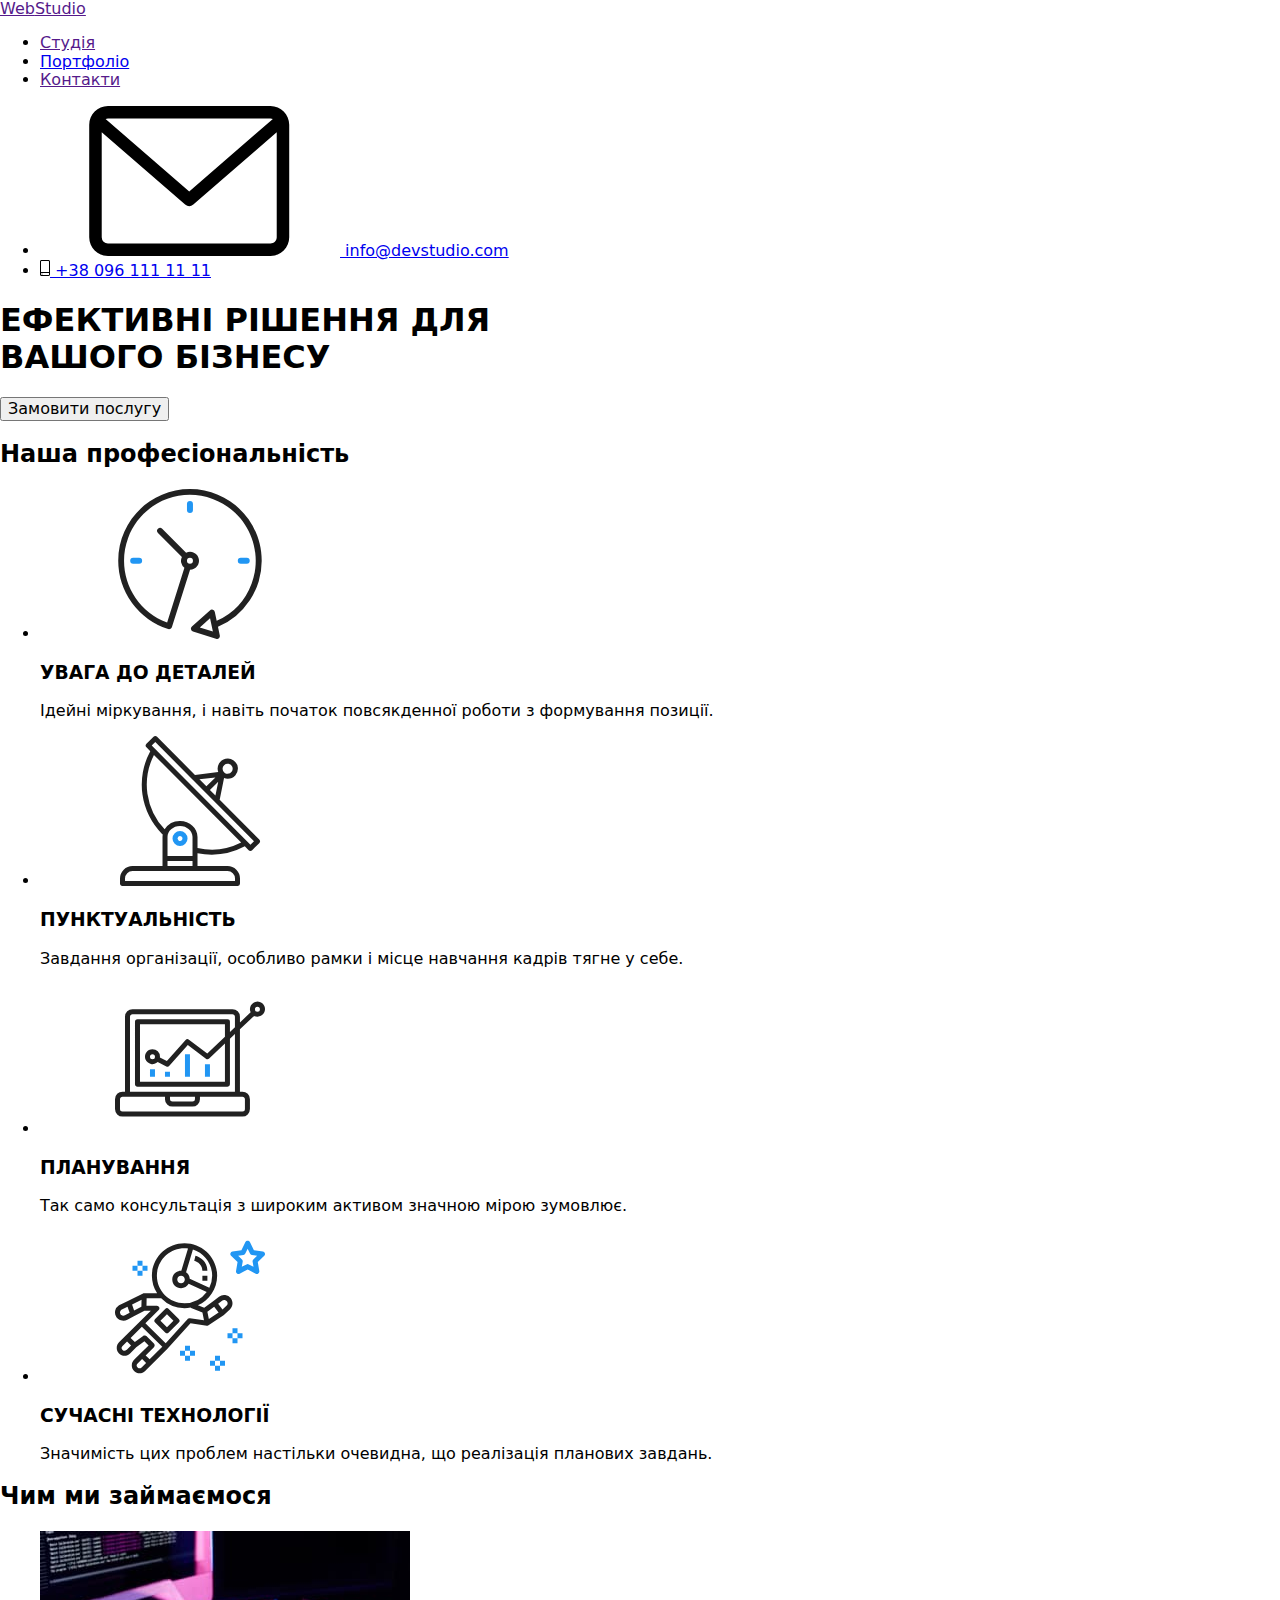
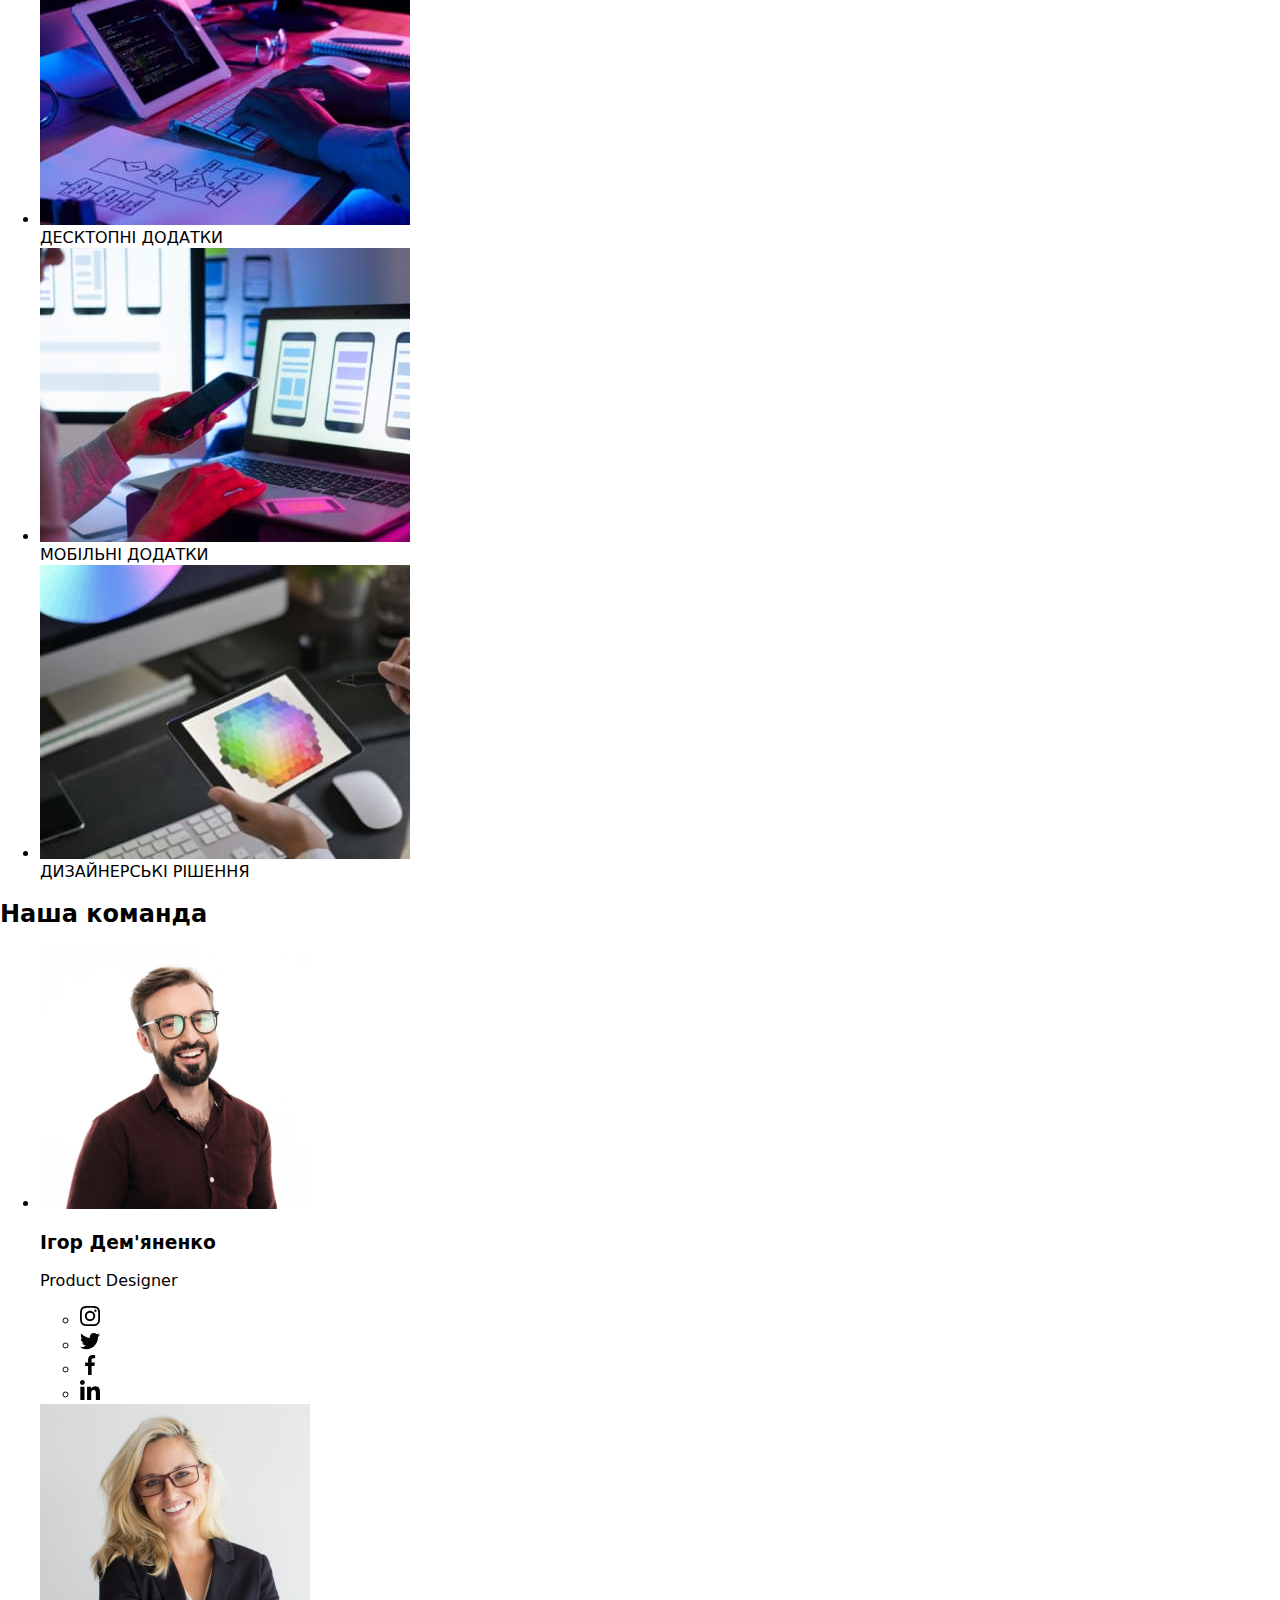
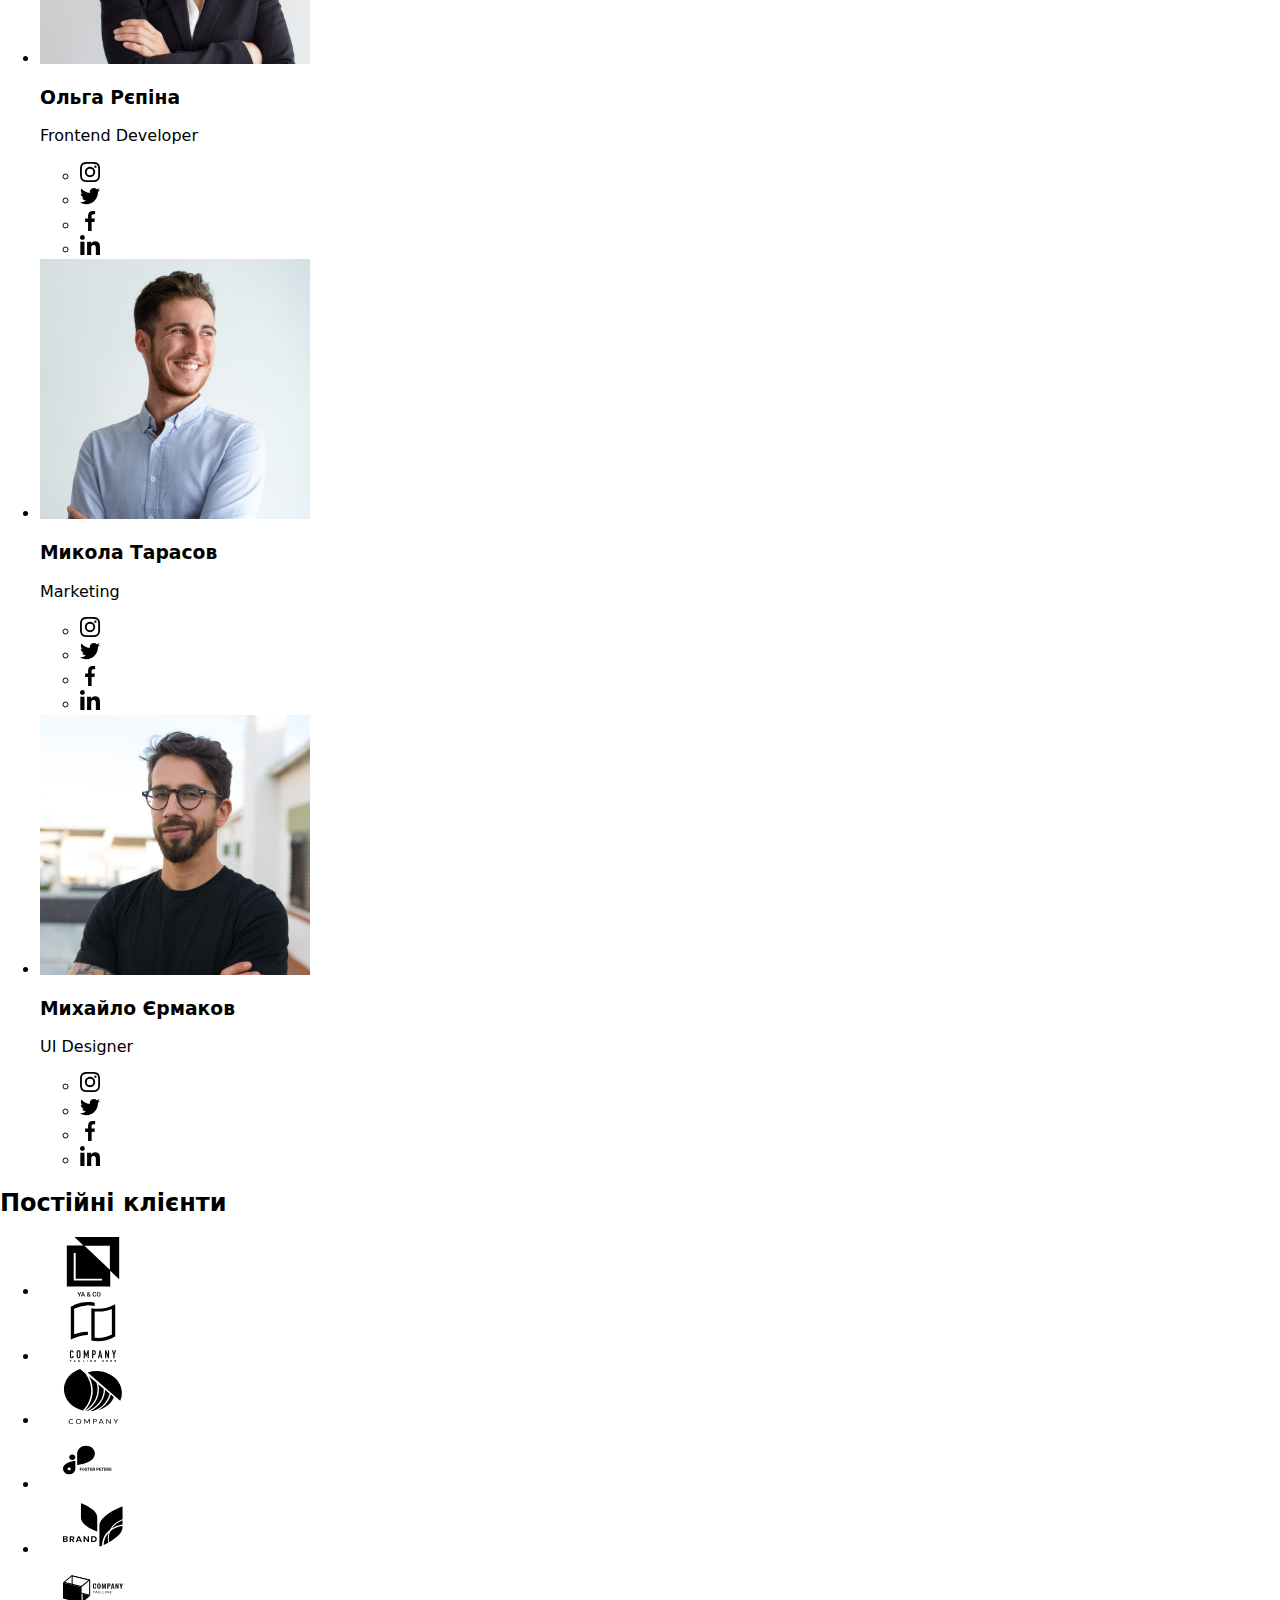
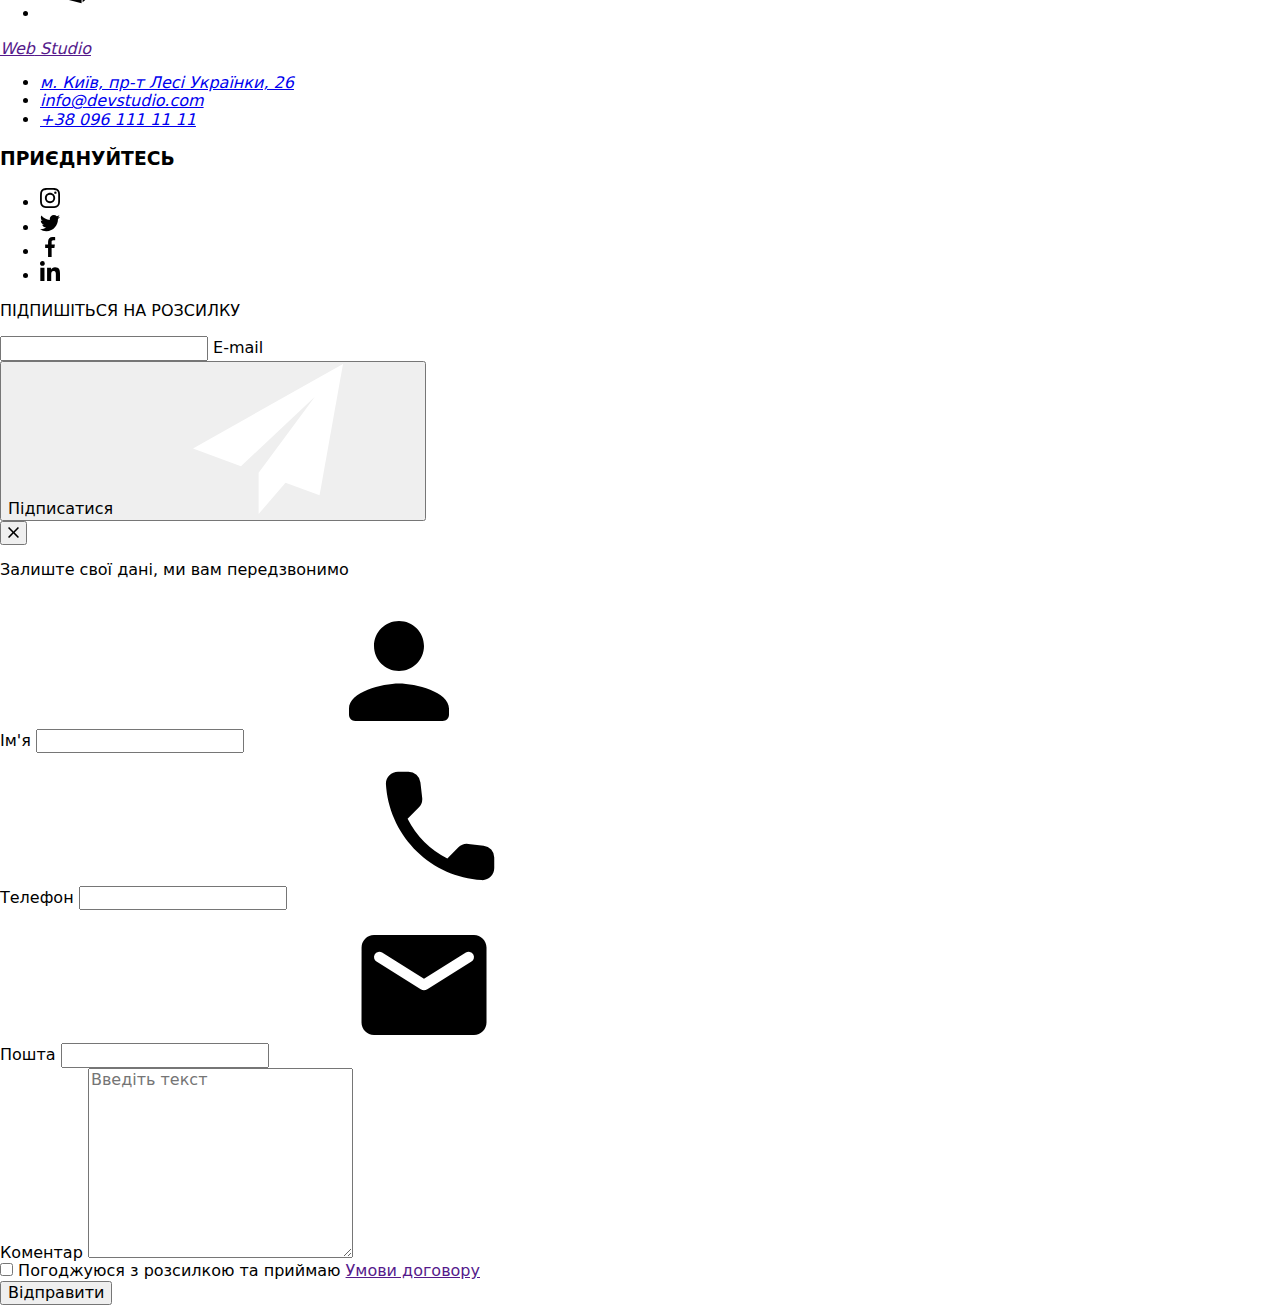
==== index.html @ e0b41aa7 "cds" ====
<!DOCTYPE html>
<html lang="uk">
  <head>
    <meta charset="UTF-8" />
    <meta http-equiv="X-UA-Compatible" content="IE=edge" />
    <meta name="viewport" content="width=device-width, initial-scale=1.0" />
    <title>Web Studio</title>
    <link
      href="https://fonts.googleapis.com/css2?family=Raleway:wght@700&family=Roboto:wght@400;500;700;900&display=swap"
      rel="stylesheet"
    />
    <link
      rel="stylesheet"
      href="https://cdnjs.cloudflare.com/ajax/libs/modern-normalize/1.1.0/modern-normalize.min.css"
    />
    <link rel="stylesheet" href="./css/styles.css" />
    <link rel="stylesheet" href="./css/main.min.css" />
  </head>
  <body>
    <header class="page-header">
      <div class="container nav">
        <nav class="nav-studio">
          <a href="" class="logo" lang="en"
            ><span class="logo-web">Web</span>Studio</a
          >
          <ul class="site-nav list">
            <li class="item active-page">
              <a href="" class="link active-page">Студія</a>
            </li>
            <li class="item">
              <a href="./portfolio.html" class="link">Портфоліо</a>
            </li>
            <li class="item"><a href="" class="link">Контакти</a></li>
          </ul>
        </nav>
        <ul class="auth-nav">
          <li class="item">
            <a href="mailto:info@devstidio.com" class="contact-info link">
              <svg class="contacts-icon icon-email">
                <use href="./images/symbol-defs.svg#icon-email"></use>
              </svg>
              info@devstudio.com
            </a>
          </li>
          <li class="item">
            <a href="tel:+3809611111" class="contact-info link"
              ><svg class="contacts-icon icon-phone" width="10" height="16">
                <use href="./images/symbol-defs.svg#icon-telephone"></use>
              </svg>
              +38 096 111 11 11
            </a>
          </li>
        </ul>
      </div>
    </header>

    <!-- ГЕРОЙ -->

    <main>
      <section class="hero">
        <div class="container">
          <h1 class="hero-title">
            ЕФЕКТИВНІ РІШЕННЯ ДЛЯ <br />
            ВАШОГО БІЗНЕСУ
          </h1>
          <button type="button" class="btn-primary" data-modal-open>
            Замовити послугу
          </button>
        </div>
      </section>

      <!-- Професіональність-->

      <section class="section">
        <h2 class="second-title">Наша професіональність</h2>
        <div class="container features">
          <ul class="features-list list">
            <li class="items icon-antenna">
              <div class="about-icon">
                <svg class="icon-fill">
                  <use href="./images/symbol-defs.svg#icon-clock"></use>
                </svg>
              </div>
              <h3 class="title title-features">УВАГА ДО ДЕТАЛЕЙ</h3>
              <p class="features-text">
                Ідейні міркування, і навіть початок повсякденної роботи з
                формування позиції.
              </p>
            </li>
            <li class="items icon-clock">
              <div class="about-icon">
                <svg class="icon-fill">
                  <use href="./images/symbol-defs.svg#icon-antenna"></use>
                </svg>
              </div>

              <h3 class="title title-features">ПУНКТУАЛЬНІСТЬ</h3>
              <p class="features-text">
                Завдання організації, особливо рамки і місце навчання кадрів
                тягне у себе.
              </p>
            </li>
            <li class="items">
              <div class="about-icon">
                <svg class="icon-fill">
                  <use href="./images/symbol-defs.svg#icon-diagram"></use>
                </svg>
              </div>

              <h3 class="title title-features">ПЛАНУВАННЯ</h3>
              <p class="features-text">
                Так само консультація з широким активом значною мірою зумовлює.
              </p>
            </li>
            <li class="items">
              <div class="about-icon">
                <svg class="icon-fill">
                  <use href="./images/symbol-defs.svg#icon-astronaut"></use>
                </svg>
              </div>

              <h3 class="title title-features">СУЧАСНІ ТЕХНОЛОГІЇ</h3>
              <p class="features-text">
                Значимість цих проблем настільки очевидна, що реалізація
                планових завдань.
              </p>
            </li>
          </ul>
        </div>
      </section>

      <!-- Чим ми займаємось -->

      <section class="section our-work">
        <div class="we-doing container">
          <h2 class="section-title">Чим ми займаємося</h2>
          <ul class="we-doing-list">
            <li class="list item descrip">
              <img
                class="link"
                src="./images/box1.jpg"
                alt="printing"
                width="370"
              />
              <div class="wedoing-description">ДЕСКТОПНІ ДОДАТКИ</div>
            </li>
            <li class="list item descrip">
              <img
                class="link"
                src="./images/box2.jpg"
                alt="computer"
                width="370"
              />
              <div class="wedoing-description">МОБІЛЬНІ ДОДАТКИ</div>
            </li>
            <li class="list item descrip">
              <img
                class="link"
                src="./images/box3.jpg"
                alt="tablet"
                width="370"
              />
              <div class="wedoing-description">ДИЗАЙНЕРСЬКІ РІШЕННЯ</div>
            </li>
          </ul>
        </div>
      </section>

      <!-- Наша Команда -->

      <section class="section our-team">
        <div class="container team">
          <h2 class="section-title2">Наша команда</h2>
          <ul class="workers">
            <li class="team-item">
              <img src="./images/photo1.jpg" alt="manigor" width="270" />
              <h3 class="name">Ігор Дем'яненко</h3>
              <p class="type-work">Product Designer</p>

              <ul class="icon-members list">
                <li class="item-member">
                  <a class="member-link link" href="">
                    <svg class="icon-member" width="20" height="20">
                      <use href="./images/symbol-defs.svg#icon-instagram"></use>
                    </svg>
                  </a>
                </li>

                <li class="item-member">
                  <a class="member-link link" href="">
                    <svg class="icon-member" width="20" height="20">
                      <use href="./images/symbol-defs.svg#icon-twitter"></use>
                    </svg>
                  </a>
                </li>
                <li class="item-member">
                  <a class="member-link link" href="">
                    <svg class="icon-member" width="20" height="20">
                      <use href="./images/symbol-defs.svg#icon-facebook"></use>
                    </svg>
                  </a>
                </li>
                <li class="item-member">
                  <a class="member-link link" href="">
                    <svg class="icon-member" width="20" height="20">
                      <use href="./images/symbol-defs.svg#icon-linkedin"></use>
                    </svg>
                  </a>
                </li>
              </ul>
            </li>
            <li class="team-item">
              <img src="./images/photo2.jpg" alt="womanolga" width="270" />
              <h3 class="name">Ольга Рєпіна</h3>
              <p class="type-work">Frontend Developer</p>

              <ul class="icon-members list">
                <li class="item-member">
                  <a class="member-link link" href="">
                    <svg class="icon-member" width="20" height="20">
                      <use href="./images/symbol-defs.svg#icon-instagram"></use>
                    </svg>
                  </a>
                </li>

                <li class="item-member">
                  <a class="member-link link" href="">
                    <svg class="icon-member" width="20" height="20">
                      <use href="./images/symbol-defs.svg#icon-twitter"></use>
                    </svg>
                  </a>
                </li>
                <li class="item-member">
                  <a class="member-link link" href="">
                    <svg class="icon-member" width="20" height="20">
                      <use href="./images/symbol-defs.svg#icon-facebook"></use>
                    </svg>
                  </a>
                </li>
                <li class="item-member">
                  <a class="member-link link" href="">
                    <svg class="icon-member" width="20" height="20">
                      <use href="./images/symbol-defs.svg#icon-linkedin"></use>
                    </svg>
                  </a>
                </li>
              </ul>
            </li>
            <li class="team-item">
              <img src="./images/photo3.jpg" alt="manmykola" width="270" />
              <h3 class="name">Микола Тарасов</h3>
              <p class="type-work">Marketing</p>

              <ul class="icon-members list">
                <li class="item-member">
                  <a class="member-link link" href="">
                    <svg class="icon-member" width="20" height="20">
                      <use href="./images/symbol-defs.svg#icon-instagram"></use>
                    </svg>
                  </a>
                </li>

                <li class="item-member">
                  <a class="member-link link" href="">
                    <svg class="icon-member" width="20" height="20">
                      <use href="./images/symbol-defs.svg#icon-twitter"></use>
                    </svg>
                  </a>
                </li>
                <li class="item-member">
                  <a class="member-link link" href="">
                    <svg class="icon-member" width="20" height="20">
                      <use href="./images/symbol-defs.svg#icon-facebook"></use>
                    </svg>
                  </a>
                </li>
                <li class="item-member">
                  <a class="member-link link" href="">
                    <svg class="icon-member" width="20" height="20">
                      <use href="./images/symbol-defs.svg#icon-linkedin"></use>
                    </svg>
                  </a>
                </li>
              </ul>
            </li>
            <li class="team-item">
              <img src="./images/photo4.jpg" alt="manmychailo" width="270" />
              <h3 class="name">Михайло Єрмаков</h3>
              <p class="type-work">UI Designer</p>

              <ul class="icon-members list">
                <li class="item-member">
                  <a class="member-link link" href="">
                    <svg class="icon-member" width="20" height="20">
                      <use href="./images/symbol-defs.svg#icon-instagram"></use>
                    </svg>
                  </a>
                </li>

                <li class="item-member">
                  <a class="member-link link" href="">
                    <svg class="icon-member" width="20" height="20">
                      <use href="./images/symbol-defs.svg#icon-twitter"></use>
                    </svg>
                  </a>
                </li>
                <li class="item-member">
                  <a class="member-link link" href="">
                    <svg class="icon-member" width="20" height="20">
                      <use href="./images/symbol-defs.svg#icon-facebook"></use>
                    </svg>
                  </a>
                </li>
                <li class="item-member">
                  <a class="member-link link" href="">
                    <svg class="icon-member" width="20" height="20">
                      <use href="./images/symbol-defs.svg#icon-linkedin"></use>
                    </svg>
                  </a>
                </li>
              </ul>
            </li>
          </ul>
        </div>
      </section>
      <section class="section clients">
        <div class="container">
          <h2 class="section-title3">Постійні клієнти</h2>
          <ul class="client list">
            <li class="client-item">
              <a class="client-link" href="">
                <svg class="icon-client" width="106" height="60">
                  <use href="./images/symbol-defs.svg#icon-logo1"></use>
                </svg>
              </a>
            </li>
            <li class="client-item">
              <a class="client-link" href="">
                <svg class="icon-client" width="106" height="60">
                  <use href="./images/symbol-defs.svg#icon-logo2"></use>
                </svg>
              </a>
            </li>
            <li class="client-item">
              <a class="client-link" href="">
                <svg class="icon-client" width="106" height="60">
                  <use href="./images/symbol-defs.svg#icon-logo3"></use>
                </svg>
              </a>
            </li>
            <li class="client-item">
              <a class="client-link" href="">
                <svg class="icon-client" width="106" height="60">
                  <use href="./images/symbol-defs.svg#icon-logo4"></use>
                </svg>
              </a>
            </li>
            <li class="client-item">
              <a class="client-link" href="">
                <svg class="icon-client" width="106" height="60">
                  <use href="./images/symbol-defs.svg#icon-logo5"></use>
                </svg>
              </a>
            </li>
            <li class="client-item">
              <a class="client-link" href="">
                <svg class="icon-client" width="106" height="60">
                  <use href="./images/symbol-defs.svg#icon-logo6"></use>
                </svg>
              </a>
            </li>
          </ul>
        </div>
      </section>
    </main>

    <!-- Футер -->

    <footer class="page-footer">
      <div class="container footer">
        <address class="address">
          <a href="" class="logo2" lang="en"
            ><span class="logo-web">Web</span>
            <span class="logo-web2">Studio</span>
          </a>
          <ul class="contact">
            <li class="address-town link">
              <a
                href="https://goo.gl/maps/zHa8k17sHKYZzzac8"
                target="_blank"
                rel="noopener noreferrer nofollow"
                >м. Київ, пр-т Лесі Українки, 26</a
              ><br />
            </li>
            <li class="address-mail link">
              <a href="mailto:info@devstudio.com">info@devstudio.com</a> <br />
            </li>
            <li class="address-tel link">
              <a href="tel:+380961111111">+38 096 111 11 11</a>
            </li>
          </ul>
        </address>
        <section class="join-footer">
          <h3 class="add">ПРИЄДНУЙТЕСЬ</h3>
          <ul class="addition-list">
            <li class="addition-item list">
              <a href="" class="addition-icon">
                <svg class="icon-add" width="20" height="20">
                  <use href="./images/symbol-defs.svg#icon-instagram"></use>
                </svg>
              </a>
            </li>
            <li class="addition-item list">
              <a href="" class="addition-icon">
                <svg class="icon-add" width="20" height="20">
                  <use href="./images/symbol-defs.svg#icon-twitter"></use>
                </svg>
              </a>
            </li>
            <li class="addition-item list">
              <a href="" class="addition-icon">
                <svg class="icon-add" width="20" height="20">
                  <use href="./images/symbol-defs.svg#icon-facebook"></use>
                </svg>
              </a>
            </li>
            <li class="addition-item list">
              <a href="" class="addition-icon">
                <svg class="icon-add" width="20" height="20">
                  <use href="./images/symbol-defs.svg#icon-linkedin"></use>
                </svg>
              </a>
            </li>
          </ul>
        </section>
        <form class="form-mailing">
          <p>ПІДПИШІТЬСЯ НА РОЗСИЛКУ</p>
          <div class="mailing-thumb">
            <div class="field-mailing">
              <input type="email" name="mailing" id="mailing" />
              <label for="mailing">E-mail</label>
            </div>
            <button class="btn-primary form-btn" type="submit">
              Підписатися
              <svg class="mailing-svg">
                <use href="./images/symbol-defs.svg#icon-telegram"></use>
              </svg>
            </button>
          </div>
        </form>
      </div>
    </footer>

    <div class="modal-backdrop is-hidden" data-modal>
      <div class="modal">
        <button class="close-sign" data-modal-close>
          <svg class="vector" width="11" height="11">
            <use href="./images/symbol-defs.svg#icon-close"></use>
          </svg>
        </button>
        <p>Залиште свої дані, ми вам передзвонимо</p>
        <form class="inputs">
          <div class="inputs-field">
            <label for="name">Ім'я</label>
            <input type="text" id="name" class="input" name="name" />
            <svg class="input-svg">
              <use href="./images/symbol-defs.svg#icon-person-form"></use>
            </svg>
          </div>
          <div class="inputs-field">
            <label for="tel">Телефон</label>
            <input class="input" type="tel" id="tel" name="tel" />
            <svg class="input-svg">
              <use href="./images/symbol-defs.svg#icon-phone-form"></use>
            </svg>
          </div>
          <div class="inputs-field">
            <label for="email">Пошта</label>
            <input class="input" type="email" id="email" name="email" />
            <svg class="input-svg">
              <use href="./images/symbol-defs.svg#icon-email-form"></use>
            </svg>
          </div>
          <div class="inputs-field">
            <label for="comment">Коментар</label>
            <textarea
              name="comment"
              id="comment"
              cols="30"
              rows="10"
              placeholder="Введіть текст"
            ></textarea>
          </div>
          <div class="agreement-field">
            <label for="agreement-checkbox" class="label">
              <input
                class="checkbox"
                type="checkbox"
                name="accept"
                id="agreement-checkbox"
              />
              <span class="checkbox-icon"></span>
              Погоджуюся з розсилкою та приймаю
              <a class="agreement-link" href=""> Умови договору</a>
            </label>
          </div>
          <button class="btn-primary form-btn" type="submit">Відправити</button>
        </form>
      </div>
    </div>
    <script src="./js/modal.js"></script>
  </body>
</html>
---- css/main.min.css ----
/*# sourceMappingURL=main.min.css.map */
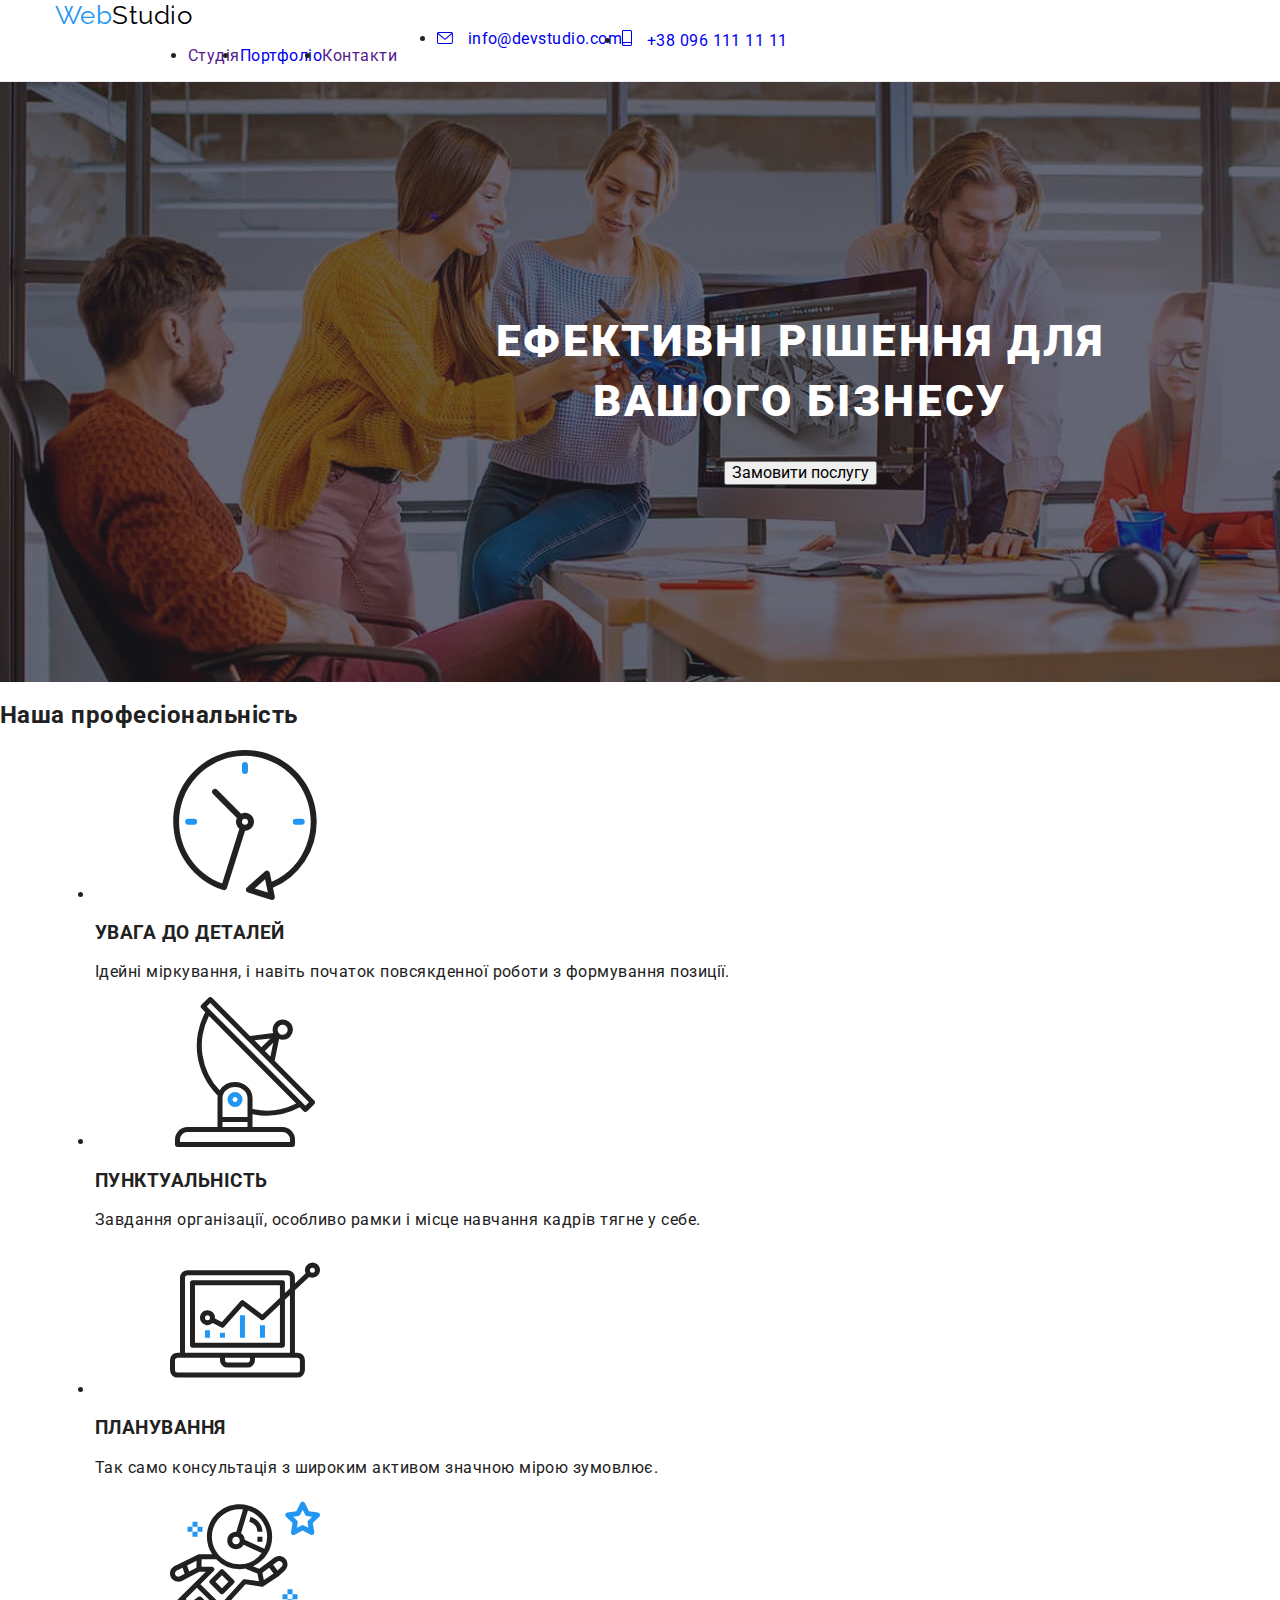
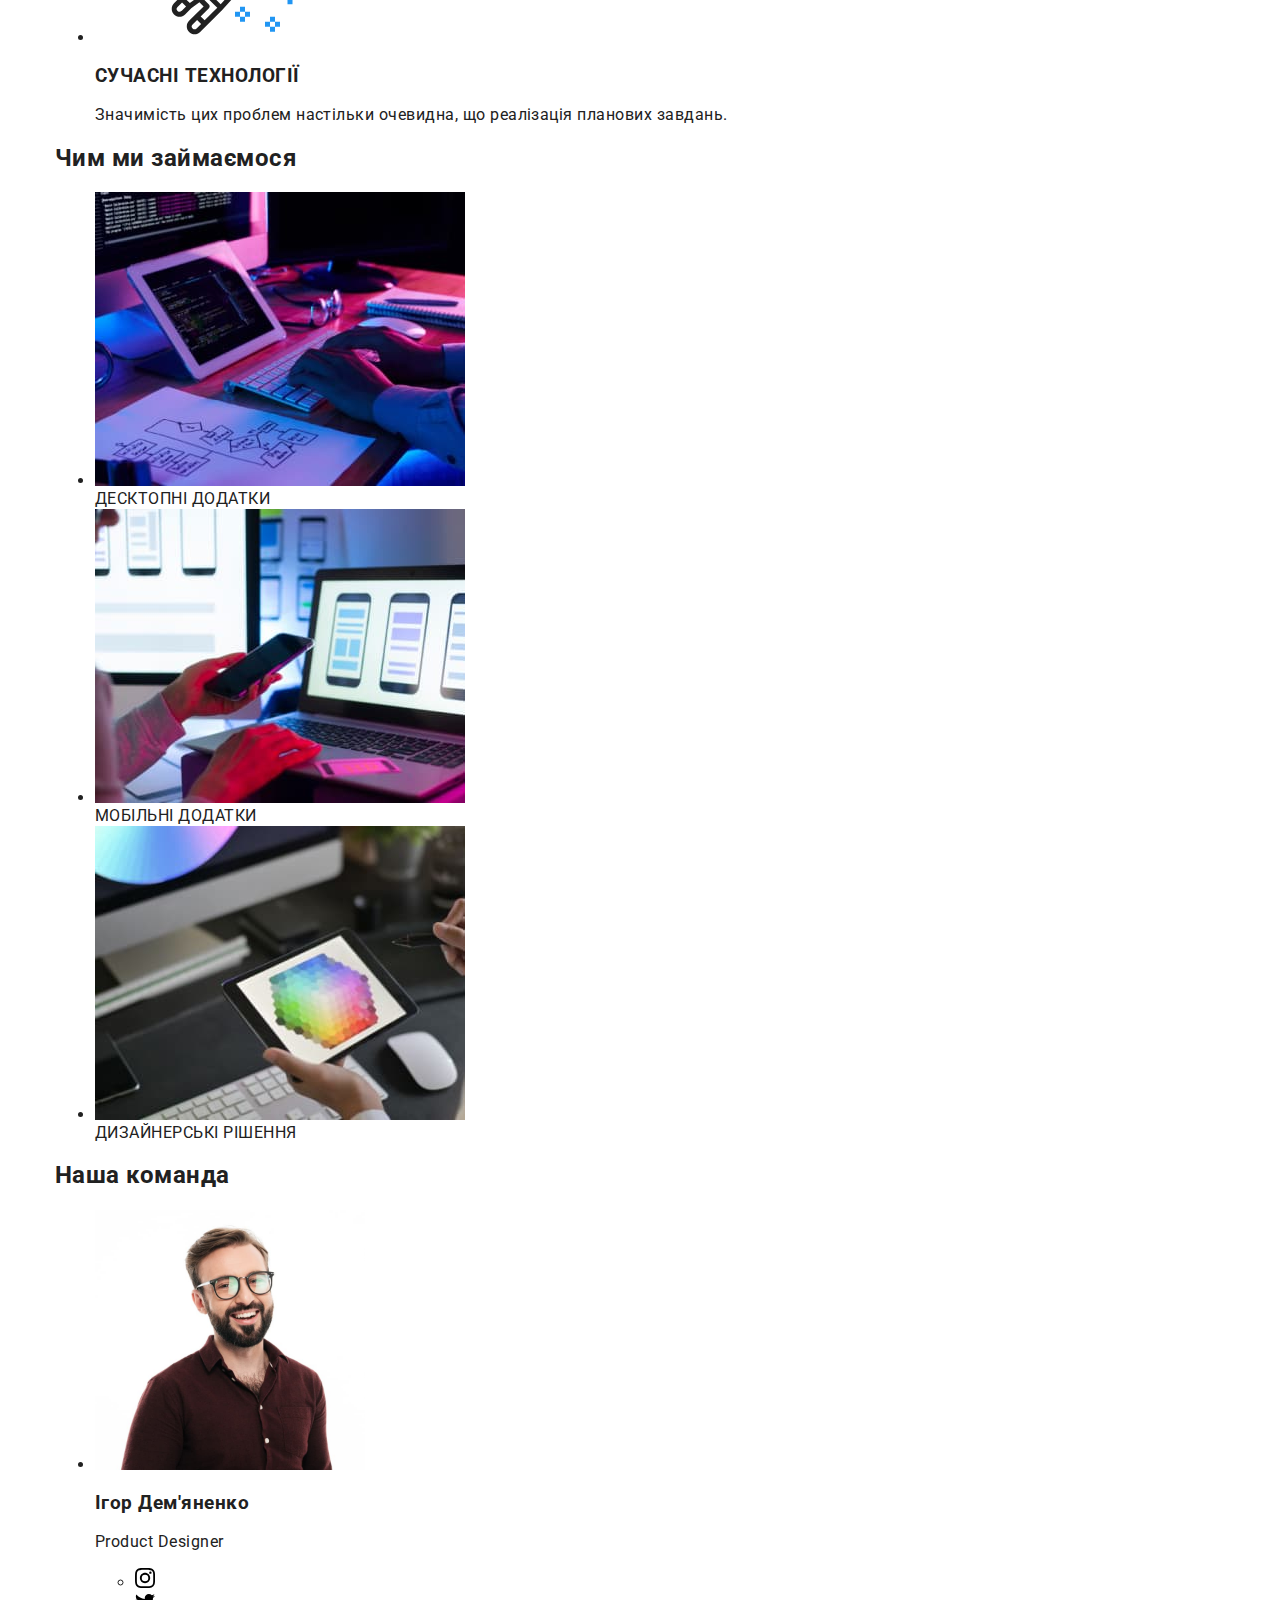
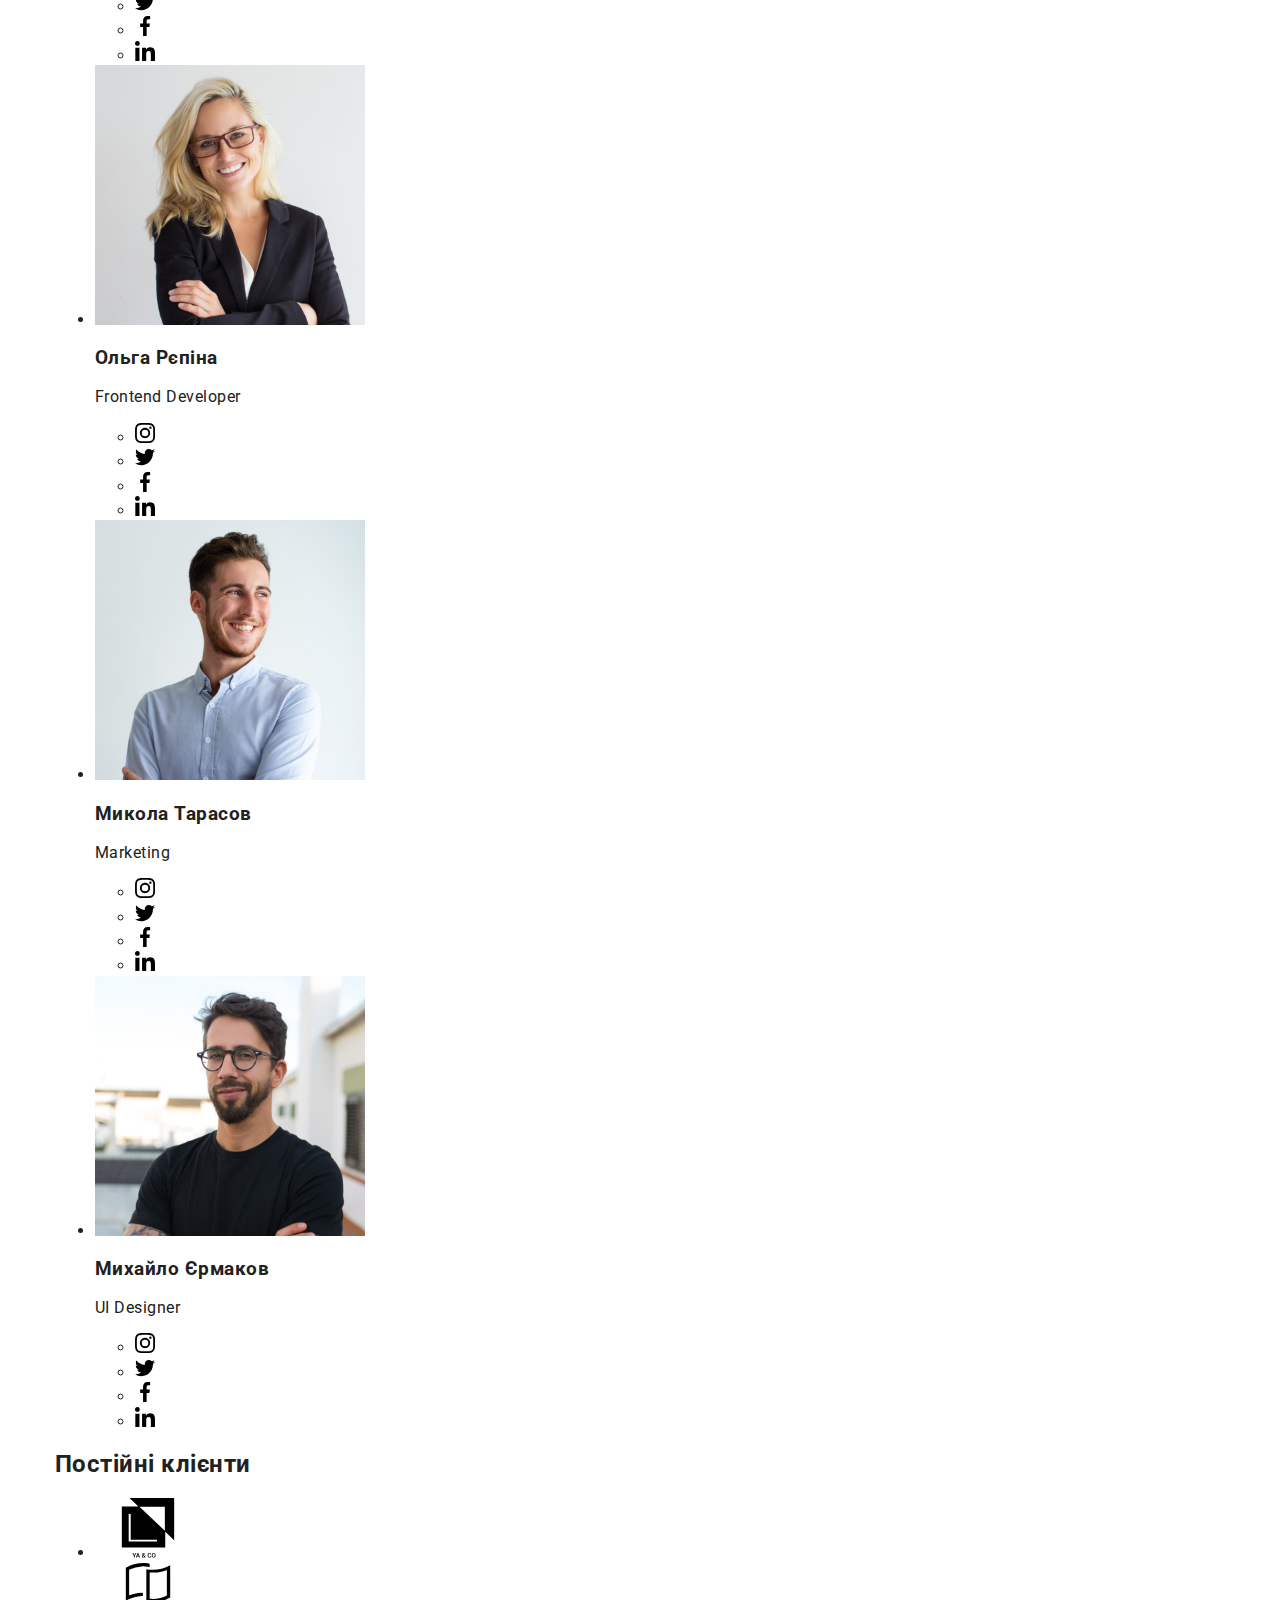
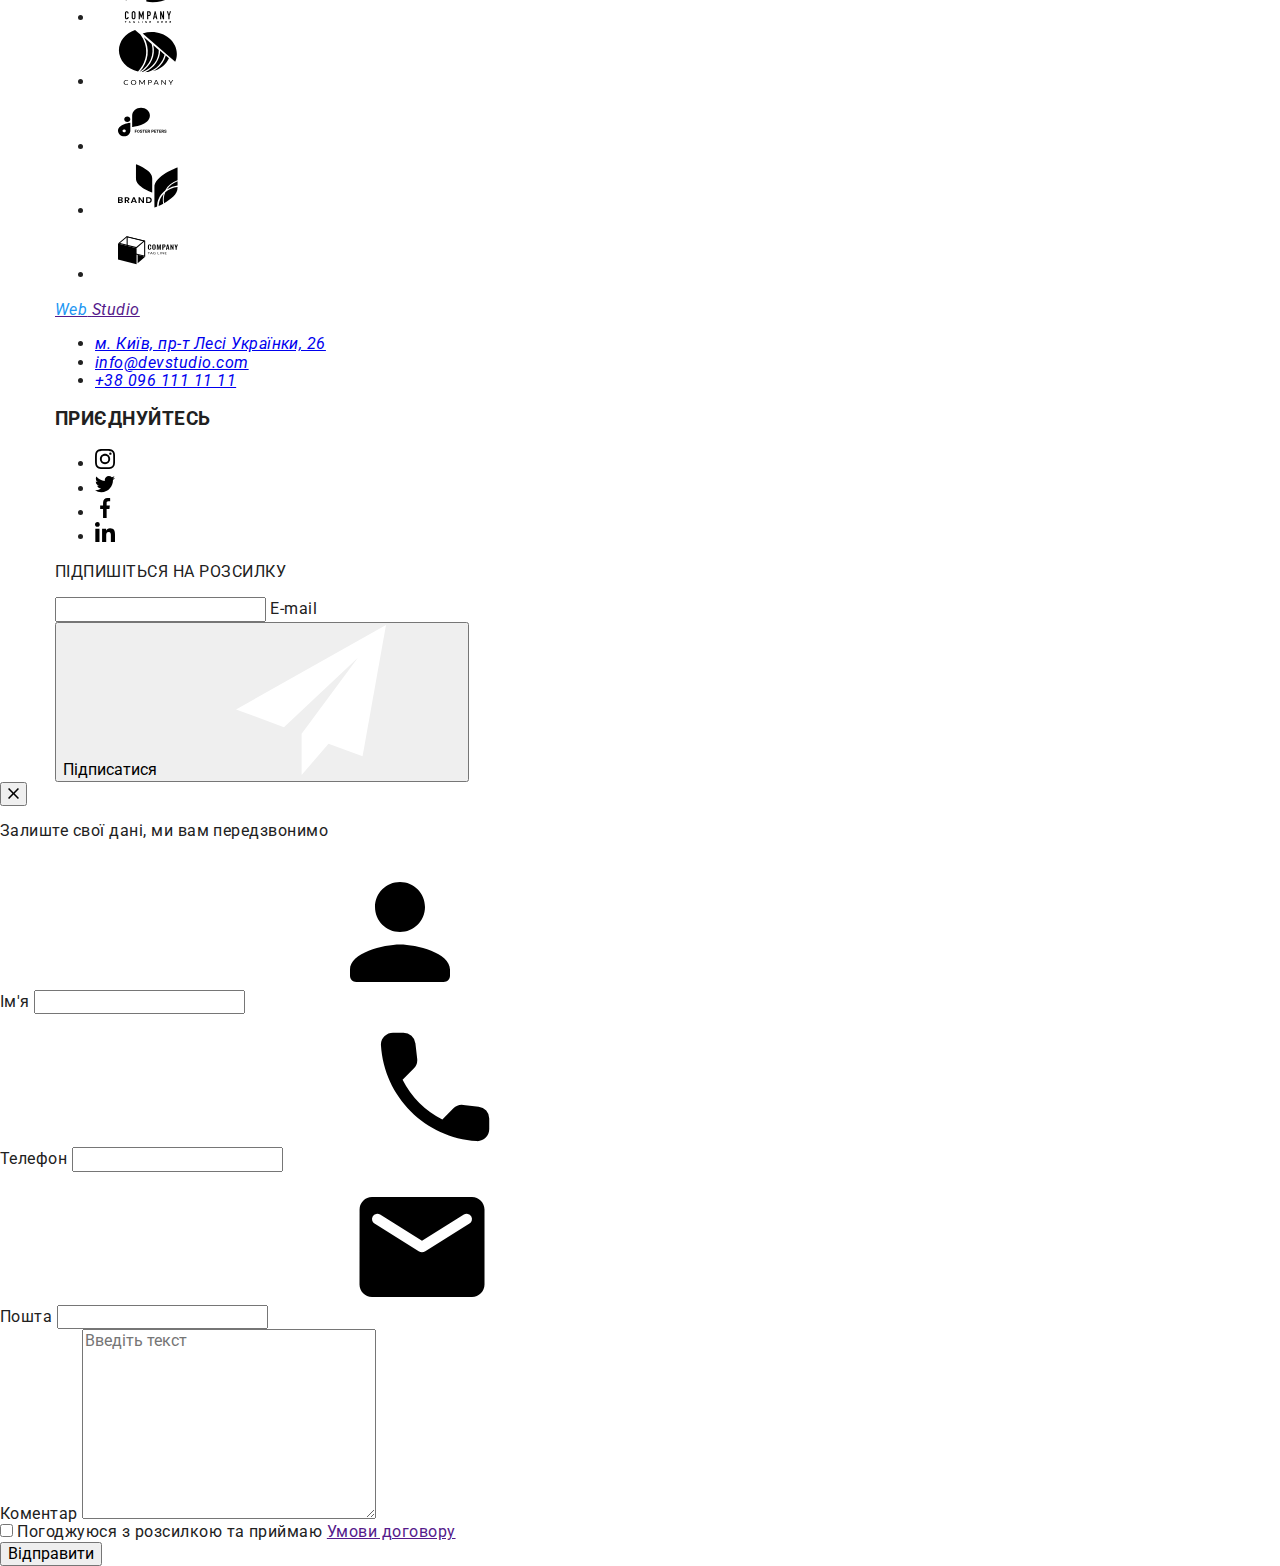
==== commit 8ef54ab0: "scdscs" ====
--- a/index.html
+++ b/index.html
@@ -13,18 +13,18 @@
       rel="stylesheet"
       href="https://cdnjs.cloudflare.com/ajax/libs/modern-normalize/1.1.0/modern-normalize.min.css"
     />
+    <link rel="stylesheet" href="./css/main.min.css" />
     <link rel="stylesheet" href="./css/styles.css" />
-    <link rel="stylesheet" href="./css/main.min.css" />
   </head>
   <body>
     <header class="page-header">
-      <div class="container nav">
-        <nav class="nav-studio">
-          <a href="" class="logo" lang="en"
+      <div class="container page-header__nav">
+        <nav class="pahe-header__nav-studio">
+          <a href="" class="page-header__logo" lang="en"
             ><span class="logo-web">Web</span>Studio</a
           >
-          <ul class="site-nav list">
-            <li class="item active-page">
+          <ul class="page-header__site-nav list">
+            <li class="item page-header__active-page">
               <a href="" class="link active-page">Студія</a>
             </li>
             <li class="item">
@@ -33,18 +33,25 @@
             <li class="item"><a href="" class="link">Контакти</a></li>
           </ul>
         </nav>
-        <ul class="auth-nav">
+        <ul class="page-header__auth-nav">
           <li class="item">
-            <a href="mailto:info@devstidio.com" class="contact-info link">
-              <svg class="contacts-icon icon-email">
+            <a
+              href="mailto:info@devstidio.com"
+              class="page-header__contact-info link"
+            >
+              <svg class="page-header__contacts-icon icon-email">
                 <use href="./images/symbol-defs.svg#icon-email"></use>
               </svg>
               info@devstudio.com
             </a>
           </li>
           <li class="item">
-            <a href="tel:+3809611111" class="contact-info link"
-              ><svg class="contacts-icon icon-phone" width="10" height="16">
+            <a href="tel:+3809611111" class="page-header__contact-info link"
+              ><svg
+                class="page-header__contacts-icon icon-phone"
+                width="10"
+                height="16"
+              >
                 <use href="./images/symbol-defs.svg#icon-telephone"></use>
               </svg>
               +38 096 111 11 11
@@ -59,7 +66,7 @@
     <main>
       <section class="hero">
         <div class="container">
-          <h1 class="hero-title">
+          <h1 class="hero__hero-title">
             ЕФЕКТИВНІ РІШЕННЯ ДЛЯ <br />
             ВАШОГО БІЗНЕСУ
           </h1>
@@ -74,53 +81,53 @@
       <section class="section">
         <h2 class="second-title">Наша професіональність</h2>
         <div class="container features">
-          <ul class="features-list list">
+          <ul class="features__features-list list">
             <li class="items icon-antenna">
-              <div class="about-icon">
+              <div class="features__about-icon">
                 <svg class="icon-fill">
                   <use href="./images/symbol-defs.svg#icon-clock"></use>
                 </svg>
               </div>
-              <h3 class="title title-features">УВАГА ДО ДЕТАЛЕЙ</h3>
-              <p class="features-text">
+              <h3 class="title features__title-features">УВАГА ДО ДЕТАЛЕЙ</h3>
+              <p class="features__features-text">
                 Ідейні міркування, і навіть початок повсякденної роботи з
                 формування позиції.
               </p>
             </li>
             <li class="items icon-clock">
-              <div class="about-icon">
+              <div class="features__about-icon">
                 <svg class="icon-fill">
                   <use href="./images/symbol-defs.svg#icon-antenna"></use>
                 </svg>
               </div>
 
-              <h3 class="title title-features">ПУНКТУАЛЬНІСТЬ</h3>
-              <p class="features-text">
+              <h3 class="title features__title-features">ПУНКТУАЛЬНІСТЬ</h3>
+              <p class="features__features-text">
                 Завдання організації, особливо рамки і місце навчання кадрів
                 тягне у себе.
               </p>
             </li>
             <li class="items">
-              <div class="about-icon">
+              <div class="features__about-icon">
                 <svg class="icon-fill">
                   <use href="./images/symbol-defs.svg#icon-diagram"></use>
                 </svg>
               </div>
 
-              <h3 class="title title-features">ПЛАНУВАННЯ</h3>
-              <p class="features-text">
+              <h3 class="title features__title-features">ПЛАНУВАННЯ</h3>
+              <p class="features__features-text">
                 Так само консультація з широким активом значною мірою зумовлює.
               </p>
             </li>
             <li class="items">
-              <div class="about-icon">
+              <div class="features__about-icon">
                 <svg class="icon-fill">
                   <use href="./images/symbol-defs.svg#icon-astronaut"></use>
                 </svg>
               </div>
 
-              <h3 class="title title-features">СУЧАСНІ ТЕХНОЛОГІЇ</h3>
-              <p class="features-text">
+              <h3 class="title features__title-features">СУЧАСНІ ТЕХНОЛОГІЇ</h3>
+              <p class="features__features-text">
                 Значимість цих проблем настільки очевидна, що реалізація
                 планових завдань.
               </p>
@@ -132,35 +139,37 @@
       <!-- Чим ми займаємось -->
 
       <section class="section our-work">
-        <div class="we-doing container">
-          <h2 class="section-title">Чим ми займаємося</h2>
-          <ul class="we-doing-list">
-            <li class="list item descrip">
+        <div class="our-work__we-doing container">
+          <h2 class="our-work__section-title">Чим ми займаємося</h2>
+          <ul class="our-work__we-doing-list">
+            <li class="list item our-work__descrip">
               <img
                 class="link"
                 src="./images/box1.jpg"
                 alt="printing"
                 width="370"
               />
-              <div class="wedoing-description">ДЕСКТОПНІ ДОДАТКИ</div>
-            </li>
-            <li class="list item descrip">
+              <div class="our-work__wedoing-description">ДЕСКТОПНІ ДОДАТКИ</div>
+            </li>
+            <li class="list item our-work__descrip">
               <img
                 class="link"
                 src="./images/box2.jpg"
                 alt="computer"
                 width="370"
               />
-              <div class="wedoing-description">МОБІЛЬНІ ДОДАТКИ</div>
-            </li>
-            <li class="list item descrip">
+              <div class="our-work__wedoing-description">МОБІЛЬНІ ДОДАТКИ</div>
+            </li>
+            <li class="list item our-work__descrip">
               <img
                 class="link"
                 src="./images/box3.jpg"
                 alt="tablet"
                 width="370"
               />
-              <div class="wedoing-description">ДИЗАЙНЕРСЬКІ РІШЕННЯ</div>
+              <div class="our-work__wedoing-description">
+                ДИЗАЙНЕРСЬКІ РІШЕННЯ
+              </div>
             </li>
           </ul>
         </div>
@@ -170,15 +179,126 @@
 
       <section class="section our-team">
         <div class="container team">
-          <h2 class="section-title2">Наша команда</h2>
-          <ul class="workers">
-            <li class="team-item">
+          <h2 class="our-team__section-title2">Наша команда</h2>
+          <ul class="our-team__workers">
+            <li class="our-team_team-item">
               <img src="./images/photo1.jpg" alt="manigor" width="270" />
-              <h3 class="name">Ігор Дем'яненко</h3>
-              <p class="type-work">Product Designer</p>
-
-              <ul class="icon-members list">
-                <li class="item-member">
+              <h3 class="our-team__name">Ігор Дем'яненко</h3>
+              <p class="our-team__type-work">Product Designer</p>
+
+              <ul class="our-team_icon-members list">
+                <li class="our-team__item-member">
+                  <a class="our-team__member-link link" href="">
+                    <svg class="icon-member" width="20" height="20">
+                      <use href="./images/symbol-defs.svg#icon-instagram"></use>
+                    </svg>
+                  </a>
+                </li>
+
+                <li class="our-team__item-member">
+                  <a class="our-team__member-link link" href="">
+                    <svg class="icon-member" width="20" height="20">
+                      <use href="./images/symbol-defs.svg#icon-twitter"></use>
+                    </svg>
+                  </a>
+                </li>
+                <li class="our-team__item-member">
+                  <a class="our-team__member-link link" href="">
+                    <svg class="icon-member" width="20" height="20">
+                      <use href="./images/symbol-defs.svg#icon-facebook"></use>
+                    </svg>
+                  </a>
+                </li>
+                <li class="our-team__item-member">
+                  <a class="our-team__member-link link" href="">
+                    <svg class="icon-member" width="20" height="20">
+                      <use href="./images/symbol-defs.svg#icon-linkedin"></use>
+                    </svg>
+                  </a>
+                </li>
+              </ul>
+            </li>
+            <li class="our-team__team-item">
+              <img src="./images/photo2.jpg" alt="womanolga" width="270" />
+              <h3 class="our-team__name">Ольга Рєпіна</h3>
+              <p class="our-team__type-work">Frontend Developer</p>
+
+              <ul class="our-team__icon-members list">
+                <li class="our-team__item-member">
+                  <a class="our-team__member-link link" href="">
+                    <svg class="our-team__icon-member" width="20" height="20">
+                      <use href="./images/symbol-defs.svg#icon-instagram"></use>
+                    </svg>
+                  </a>
+                </li>
+
+                <li class="our-team__item-member">
+                  <a class="our-team__member-link link" href="">
+                    <svg class="icon-member" width="20" height="20">
+                      <use href="./images/symbol-defs.svg#icon-twitter"></use>
+                    </svg>
+                  </a>
+                </li>
+                <li class="our-team__item-member">
+                  <a class="our-team__member-link link" href="">
+                    <svg class="icon-member" width="20" height="20">
+                      <use href="./images/symbol-defs.svg#icon-facebook"></use>
+                    </svg>
+                  </a>
+                </li>
+                <li class="our-team__item-member">
+                  <a class="our-team__member-link link" href="">
+                    <svg class="icon-member" width="20" height="20">
+                      <use href="./images/symbol-defs.svg#icon-linkedin"></use>
+                    </svg>
+                  </a>
+                </li>
+              </ul>
+            </li>
+            <li class="our-team__team-item">
+              <img src="./images/photo3.jpg" alt="manmykola" width="270" />
+              <h3 class="our-team__name">Микола Тарасов</h3>
+              <p class="our-team__type-work">Marketing</p>
+
+              <ul class="our-team__icon-members list">
+                <li class="our-team__item-member">
+                  <a class="our-team__member-link link" href="">
+                    <svg class="icon-member" width="20" height="20">
+                      <use href="./images/symbol-defs.svg#icon-instagram"></use>
+                    </svg>
+                  </a>
+                </li>
+
+                <li class="our-team__item-member">
+                  <a class="our-team__member-link link" href="">
+                    <svg class="icon-member" width="20" height="20">
+                      <use href="./images/symbol-defs.svg#icon-twitter"></use>
+                    </svg>
+                  </a>
+                </li>
+                <li class="our-team__item-member">
+                  <a class="our-team__member-link link" href="">
+                    <svg class="icon-member" width="20" height="20">
+                      <use href="./images/symbol-defs.svg#icon-facebook"></use>
+                    </svg>
+                  </a>
+                </li>
+                <li class="our-team__item-member">
+                  <a class="our-team__member-link link" href="">
+                    <svg class="icon-member" width="20" height="20">
+                      <use href="./images/symbol-defs.svg#icon-linkedin"></use>
+                    </svg>
+                  </a>
+                </li>
+              </ul>
+            </li>
+            <li class="our-team__team-item">
+              <img src="./images/photo4.jpg" alt="manmychailo" width="270" />
+              <h3 class="our-team__name">Михайло Єрмаков</h3>
+              <p class="our-team__type-work">UI Designer</p>
+
+              <ul class="our-team__icon-members list">
+                <li class="our-team__item-member">
                   <a class="member-link link" href="">
                     <svg class="icon-member" width="20" height="20">
                       <use href="./images/symbol-defs.svg#icon-instagram"></use>
@@ -186,133 +306,22 @@
                   </a>
                 </li>
 
-                <li class="item-member">
+                <li class="our-team__item-member">
                   <a class="member-link link" href="">
                     <svg class="icon-member" width="20" height="20">
                       <use href="./images/symbol-defs.svg#icon-twitter"></use>
                     </svg>
                   </a>
                 </li>
-                <li class="item-member">
-                  <a class="member-link link" href="">
+                <li class="our-team__item-member">
+                  <a class="our-team__member-link link" href="">
                     <svg class="icon-member" width="20" height="20">
                       <use href="./images/symbol-defs.svg#icon-facebook"></use>
                     </svg>
                   </a>
                 </li>
-                <li class="item-member">
-                  <a class="member-link link" href="">
-                    <svg class="icon-member" width="20" height="20">
-                      <use href="./images/symbol-defs.svg#icon-linkedin"></use>
-                    </svg>
-                  </a>
-                </li>
-              </ul>
-            </li>
-            <li class="team-item">
-              <img src="./images/photo2.jpg" alt="womanolga" width="270" />
-              <h3 class="name">Ольга Рєпіна</h3>
-              <p class="type-work">Frontend Developer</p>
-
-              <ul class="icon-members list">
-                <li class="item-member">
-                  <a class="member-link link" href="">
-                    <svg class="icon-member" width="20" height="20">
-                      <use href="./images/symbol-defs.svg#icon-instagram"></use>
-                    </svg>
-                  </a>
-                </li>
-
-                <li class="item-member">
-                  <a class="member-link link" href="">
-                    <svg class="icon-member" width="20" height="20">
-                      <use href="./images/symbol-defs.svg#icon-twitter"></use>
-                    </svg>
-                  </a>
-                </li>
-                <li class="item-member">
-                  <a class="member-link link" href="">
-                    <svg class="icon-member" width="20" height="20">
-                      <use href="./images/symbol-defs.svg#icon-facebook"></use>
-                    </svg>
-                  </a>
-                </li>
-                <li class="item-member">
-                  <a class="member-link link" href="">
-                    <svg class="icon-member" width="20" height="20">
-                      <use href="./images/symbol-defs.svg#icon-linkedin"></use>
-                    </svg>
-                  </a>
-                </li>
-              </ul>
-            </li>
-            <li class="team-item">
-              <img src="./images/photo3.jpg" alt="manmykola" width="270" />
-              <h3 class="name">Микола Тарасов</h3>
-              <p class="type-work">Marketing</p>
-
-              <ul class="icon-members list">
-                <li class="item-member">
-                  <a class="member-link link" href="">
-                    <svg class="icon-member" width="20" height="20">
-                      <use href="./images/symbol-defs.svg#icon-instagram"></use>
-                    </svg>
-                  </a>
-                </li>
-
-                <li class="item-member">
-                  <a class="member-link link" href="">
-                    <svg class="icon-member" width="20" height="20">
-                      <use href="./images/symbol-defs.svg#icon-twitter"></use>
-                    </svg>
-                  </a>
-                </li>
-                <li class="item-member">
-                  <a class="member-link link" href="">
-                    <svg class="icon-member" width="20" height="20">
-                      <use href="./images/symbol-defs.svg#icon-facebook"></use>
-                    </svg>
-                  </a>
-                </li>
-                <li class="item-member">
-                  <a class="member-link link" href="">
-                    <svg class="icon-member" width="20" height="20">
-                      <use href="./images/symbol-defs.svg#icon-linkedin"></use>
-                    </svg>
-                  </a>
-                </li>
-              </ul>
-            </li>
-            <li class="team-item">
-              <img src="./images/photo4.jpg" alt="manmychailo" width="270" />
-              <h3 class="name">Михайло Єрмаков</h3>
-              <p class="type-work">UI Designer</p>
-
-              <ul class="icon-members list">
-                <li class="item-member">
-                  <a class="member-link link" href="">
-                    <svg class="icon-member" width="20" height="20">
-                      <use href="./images/symbol-defs.svg#icon-instagram"></use>
-                    </svg>
-                  </a>
-                </li>
-
-                <li class="item-member">
-                  <a class="member-link link" href="">
-                    <svg class="icon-member" width="20" height="20">
-                      <use href="./images/symbol-defs.svg#icon-twitter"></use>
-                    </svg>
-                  </a>
-                </li>
-                <li class="item-member">
-                  <a class="member-link link" href="">
-                    <svg class="icon-member" width="20" height="20">
-                      <use href="./images/symbol-defs.svg#icon-facebook"></use>
-                    </svg>
-                  </a>
-                </li>
-                <li class="item-member">
-                  <a class="member-link link" href="">
+                <li class="our-team__item-member">
+                  <a class="our-team__member-link link" href="">
                     <svg class="icon-member" width="20" height="20">
                       <use href="./images/symbol-defs.svg#icon-linkedin"></use>
                     </svg>
@@ -323,47 +332,48 @@
           </ul>
         </div>
       </section>
+
       <section class="section clients">
         <div class="container">
-          <h2 class="section-title3">Постійні клієнти</h2>
-          <ul class="client list">
-            <li class="client-item">
-              <a class="client-link" href="">
+          <h2 class="clients__section-title3">Постійні клієнти</h2>
+          <ul class="clients__client list">
+            <li class="clients__client-item">
+              <a class="clients__client-link" href="">
                 <svg class="icon-client" width="106" height="60">
                   <use href="./images/symbol-defs.svg#icon-logo1"></use>
                 </svg>
               </a>
             </li>
-            <li class="client-item">
-              <a class="client-link" href="">
+            <li class="clients__client-item">
+              <a class="clients__client-link" href="">
                 <svg class="icon-client" width="106" height="60">
                   <use href="./images/symbol-defs.svg#icon-logo2"></use>
                 </svg>
               </a>
             </li>
-            <li class="client-item">
-              <a class="client-link" href="">
+            <li class="clients__client-item">
+              <a class="clients__client-link" href="">
                 <svg class="icon-client" width="106" height="60">
                   <use href="./images/symbol-defs.svg#icon-logo3"></use>
                 </svg>
               </a>
             </li>
-            <li class="client-item">
-              <a class="client-link" href="">
+            <li class="clients__client-item">
+              <a class="clients__client-link" href="">
                 <svg class="icon-client" width="106" height="60">
                   <use href="./images/symbol-defs.svg#icon-logo4"></use>
                 </svg>
               </a>
             </li>
-            <li class="client-item">
-              <a class="client-link" href="">
+            <li class="clients__client-item">
+              <a class="clients__client-link" href="">
                 <svg class="icon-client" width="106" height="60">
                   <use href="./images/symbol-defs.svg#icon-logo5"></use>
                 </svg>
               </a>
             </li>
-            <li class="client-item">
-              <a class="client-link" href="">
+            <li class="clients__client-item">
+              <a class="clients__client-link" href="">
                 <svg class="icon-client" width="106" height="60">
                   <use href="./images/symbol-defs.svg#icon-logo6"></use>
                 </svg>
@@ -378,13 +388,13 @@
 
     <footer class="page-footer">
       <div class="container footer">
-        <address class="address">
-          <a href="" class="logo2" lang="en"
+        <address class="page-footer__address">
+          <a href="" class="page-footer__logo2" lang="en"
             ><span class="logo-web">Web</span>
             <span class="logo-web2">Studio</span>
           </a>
-          <ul class="contact">
-            <li class="address-town link">
+          <ul class="page-footer__contact">
+            <li class="page-footer__address-town link">
               <a
                 href="https://goo.gl/maps/zHa8k17sHKYZzzac8"
                 target="_blank"
@@ -392,40 +402,41 @@
                 >м. Київ, пр-т Лесі Українки, 26</a
               ><br />
             </li>
-            <li class="address-mail link">
+            <li class="page-footer__address-mail link">
               <a href="mailto:info@devstudio.com">info@devstudio.com</a> <br />
             </li>
-            <li class="address-tel link">
+            <li class="page-footer__address-tel link">
               <a href="tel:+380961111111">+38 096 111 11 11</a>
             </li>
           </ul>
         </address>
+
         <section class="join-footer">
-          <h3 class="add">ПРИЄДНУЙТЕСЬ</h3>
-          <ul class="addition-list">
-            <li class="addition-item list">
-              <a href="" class="addition-icon">
+          <h3 class="join-footer__add">ПРИЄДНУЙТЕСЬ</h3>
+          <ul class="join-footer__addition-list">
+            <li class="join-footer__addition-item list">
+              <a href="" class="join-footer__addition-icon">
                 <svg class="icon-add" width="20" height="20">
                   <use href="./images/symbol-defs.svg#icon-instagram"></use>
                 </svg>
               </a>
             </li>
-            <li class="addition-item list">
-              <a href="" class="addition-icon">
+            <li class="join-footer__addition-item list">
+              <a href="" class="join-footer__addition-icon">
                 <svg class="icon-add" width="20" height="20">
                   <use href="./images/symbol-defs.svg#icon-twitter"></use>
                 </svg>
               </a>
             </li>
-            <li class="addition-item list">
-              <a href="" class="addition-icon">
+            <li class="join-footer__addition-item list">
+              <a href="" class="join-footer__addition-icon">
                 <svg class="icon-add" width="20" height="20">
                   <use href="./images/symbol-defs.svg#icon-facebook"></use>
                 </svg>
               </a>
             </li>
-            <li class="addition-item list">
-              <a href="" class="addition-icon">
+            <li class="join-footer__addition-item list">
+              <a href="" class="join-footer__addition-icon">
                 <svg class="icon-add" width="20" height="20">
                   <use href="./images/symbol-defs.svg#icon-linkedin"></use>
                 </svg>
@@ -433,10 +444,11 @@
             </li>
           </ul>
         </section>
+
         <form class="form-mailing">
           <p>ПІДПИШІТЬСЯ НА РОЗСИЛКУ</p>
-          <div class="mailing-thumb">
-            <div class="field-mailing">
+          <div class="form-mailing__mailing-thumb">
+            <div class="form-mailing__field-mailing">
               <input type="email" name="mailing" id="mailing" />
               <label for="mailing">E-mail</label>
             </div>
@@ -453,7 +465,7 @@
 
     <div class="modal-backdrop is-hidden" data-modal>
       <div class="modal">
-        <button class="close-sign" data-modal-close>
+        <button class="modal-backdrop__close-sign" data-modal-close>
           <svg class="vector" width="11" height="11">
             <use href="./images/symbol-defs.svg#icon-close"></use>
           </svg>
--- a/css/main.min.css
+++ b/css/main.min.css
@@ -1 +1 @@
-/*# sourceMappingURL=main.min.css.map */+body{color:#212121;background-color:#fff;font-family:Roboto,sans-serif;letter-spacing:.03em}.container{width:1200px;padding-left:15px;padding-right:15px;margin-left:auto;margin-right:auto}.link{text-decoration:none;font-family:inherit;-webkit-transition:color 250ms cubic-bezier(0.4, 0, 0.2, 1),background 250ms cubic-bezier(0.4, 0, 0.2, 1),border 250ms cubic-bezier(0.4, 0, 0.2, 1),-webkit-box-shadow 250ms cubic-bezier(0.4, 0, 0.2, 1);transition:color 250ms cubic-bezier(0.4, 0, 0.2, 1),background 250ms cubic-bezier(0.4, 0, 0.2, 1),border 250ms cubic-bezier(0.4, 0, 0.2, 1),-webkit-box-shadow 250ms cubic-bezier(0.4, 0, 0.2, 1);transition:color 250ms cubic-bezier(0.4, 0, 0.2, 1),background 250ms cubic-bezier(0.4, 0, 0.2, 1),box-shadow 250ms cubic-bezier(0.4, 0, 0.2, 1),border 250ms cubic-bezier(0.4, 0, 0.2, 1);transition:color 250ms cubic-bezier(0.4, 0, 0.2, 1),background 250ms cubic-bezier(0.4, 0, 0.2, 1),box-shadow 250ms cubic-bezier(0.4, 0, 0.2, 1),border 250ms cubic-bezier(0.4, 0, 0.2, 1),-webkit-box-shadow 250ms cubic-bezier(0.4, 0, 0.2, 1)}.header{display:block}.page-header{-webkit-box-align:center;-ms-flex-align:center;align-items:center;margin-bottom:0px;background-color:#fff;border-bottom-width:1px;border-bottom-style:solid;border-bottom-color:#ececec}.page-header__logo{color:#000;text-decoration:none;font-family:Raleway,sans-serif;font-size:26px;line-height:1.19;margin-right:93px;display:-webkit-box;display:-ms-flexbox;display:flex}.logo-web{color:#2196f3}.page-header__nav{display:-webkit-box;display:-ms-flexbox;display:flex;-webkit-box-align:center;-ms-flex-align:center;align-items:center}.page-header__nav-studio{display:-webkit-box;display:-ms-flexbox;display:flex;-webkit-box-align:center;-ms-flex-align:center;align-items:center}.page-header__site-nav{display:-webkit-box;display:-ms-flexbox;display:flex;margin-left:93px}.page-header__auth-nav{display:-webkit-box;display:-ms-flexbox;display:flex;margin-right:auto}.page-header__contacts-icon{margin-right:10px;fill:currentColor;-ms-flex-item-align:center;align-self:center}.icon-email{width:16px;height:12px}.icon-phone{height:16px}.hero{background-image:-webkit-gradient(linear, left top, right top, from(rgba(47, 48, 58, 0.4)), to(rgba(47, 48, 58, 0.4))),url(../images/hero-bg-image.jpg);background-image:linear-gradient(to right, rgba(47, 48, 58, 0.4), rgba(47, 48, 58, 0.4)),url(../images/hero-bg-image.jpg);background-repeat:no-repeat;background-position:center;background-size:1600px;margin-top:0;padding-bottom:200px;padding-top:200px;min-width:1600px;height:600px;text-align:center}.hero__hero-title{color:#fff;font-weight:900;font-size:44px;line-height:1.36;letter-spacing:.06em}/*# sourceMappingURL=main.min.css.map */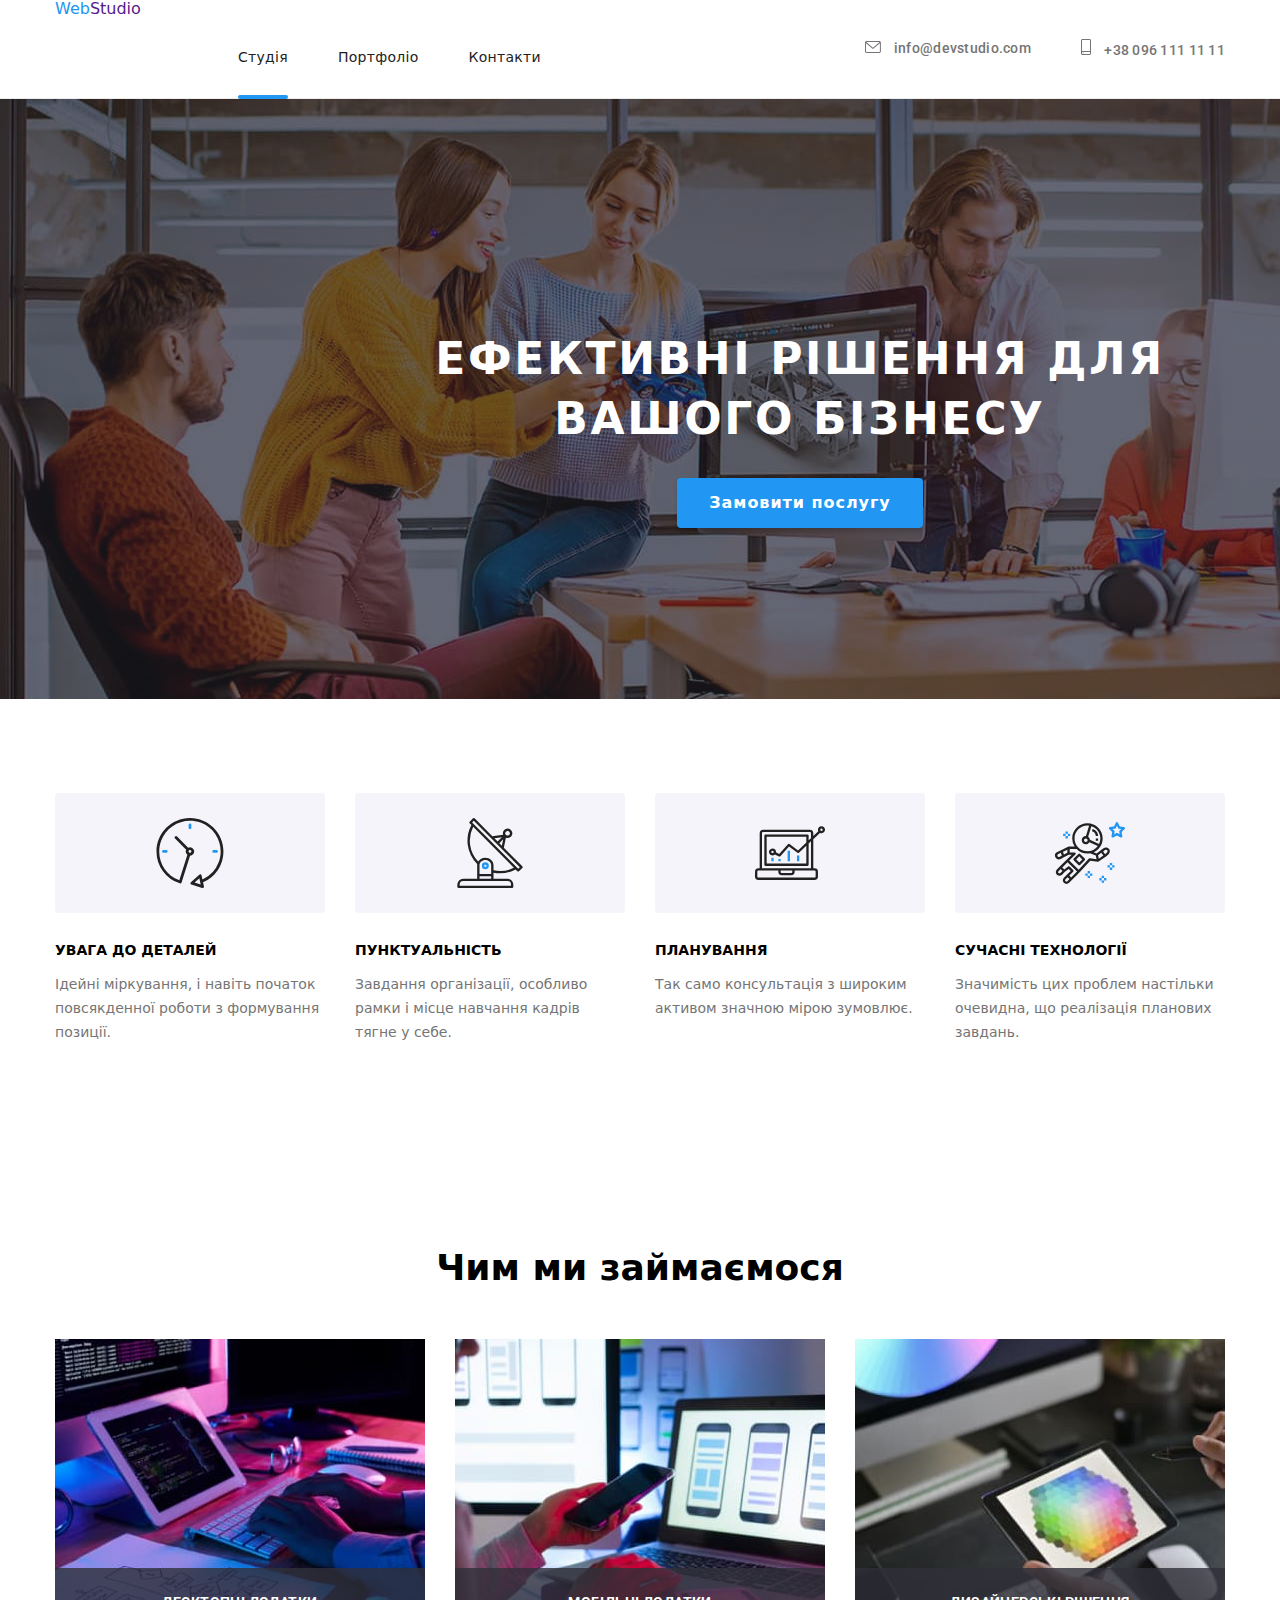
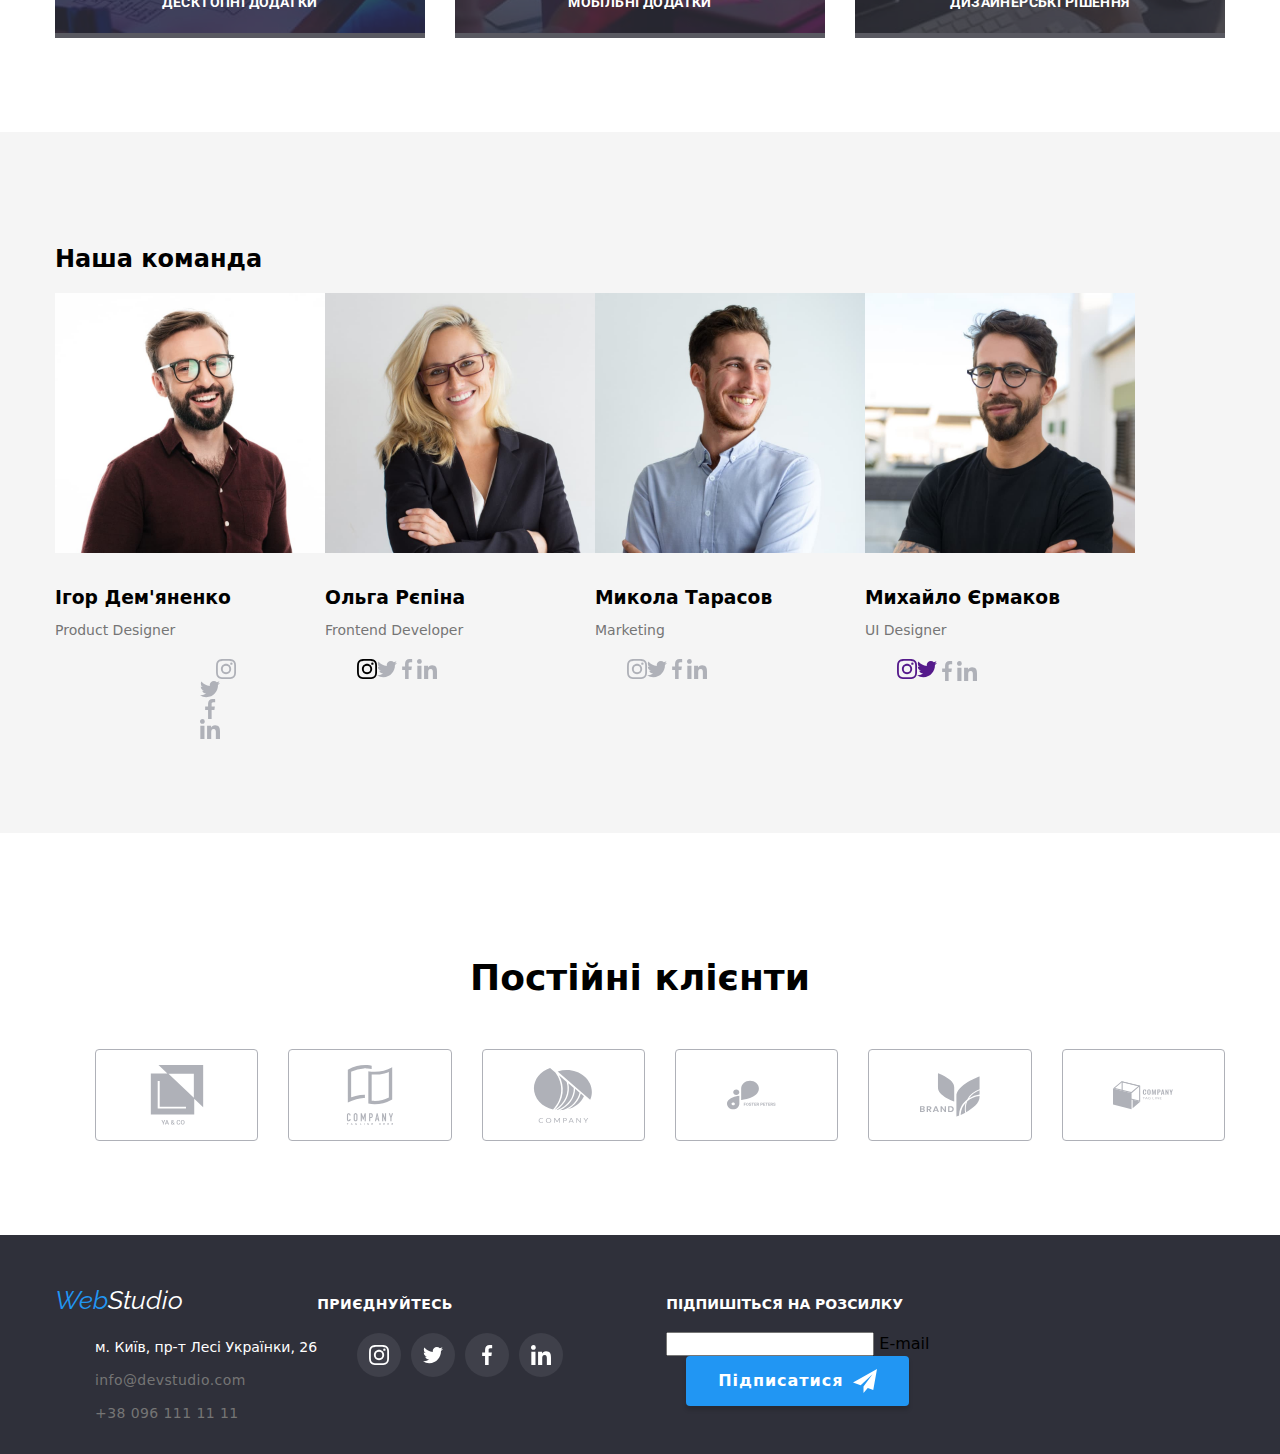
==== commit e5e02665: "vdfvsd" ====
--- a/index.html
+++ b/index.html
@@ -23,32 +23,38 @@
           <a href="" class="page-header__logo" lang="en"
             ><span class="logo-web">Web</span>Studio</a
           >
-          <ul class="page-header__site-nav list">
-            <li class="item page-header__active-page">
-              <a href="" class="link active-page">Студія</a>
-            </li>
-            <li class="item">
-              <a href="./portfolio.html" class="link">Портфоліо</a>
-            </li>
-            <li class="item"><a href="" class="link">Контакти</a></li>
+          <ul class="site-nav list">
+            <li class="item site-nav__item">
+              <a href="" class="link page-header__link page-header__active-page"
+                >Студія</a
+              >
+            </li>
+            <li class="site-nav__item">
+              <a href="./portfolio.html" class="link page-header__link"
+                >Портфоліо</a
+              >
+            </li>
+            <li class="site-nav__item">
+              <a href="" class="link page-header__link">Контакти</a>
+            </li>
           </ul>
         </nav>
-        <ul class="page-header__auth-nav">
-          <li class="item">
+        <ul class="auth-nav">
+          <li class="auth-nav__item">
             <a
               href="mailto:info@devstidio.com"
-              class="page-header__contact-info link"
+              class="auth-nav__contact-info link"
             >
-              <svg class="page-header__contacts-icon icon-email">
+              <svg class="auth-nav__contacts-icon icon-email">
                 <use href="./images/symbol-defs.svg#icon-email"></use>
               </svg>
               info@devstudio.com
             </a>
           </li>
-          <li class="item">
-            <a href="tel:+3809611111" class="page-header__contact-info link"
+          <li class="auth-nav__item">
+            <a href="tel:+3809611111" class="auth-nav__contact-info link"
               ><svg
-                class="page-header__contacts-icon icon-phone"
+                class="auth-nav__contacts-icon icon-phone"
                 width="10"
                 height="16"
               >
@@ -79,7 +85,7 @@
       <!-- Професіональність-->
 
       <section class="section">
-        <h2 class="second-title">Наша професіональність</h2>
+        <h2 class="visually-hidden">Наша професіональність</h2>
         <div class="container features">
           <ul class="features__features-list list">
             <li class="items icon-antenna">
@@ -335,7 +341,7 @@
 
       <section class="section clients">
         <div class="container">
-          <h2 class="clients__section-title3">Постійні клієнти</h2>
+          <h2 class="clients__section-title">Постійні клієнти</h2>
           <ul class="clients__client list">
             <li class="clients__client-item">
               <a class="clients__client-link" href="">
@@ -391,22 +397,30 @@
         <address class="page-footer__address">
           <a href="" class="page-footer__logo2" lang="en"
             ><span class="logo-web">Web</span>
-            <span class="logo-web2">Studio</span>
+            <span class="page-footer__logo-web2">Studio</span>
           </a>
           <ul class="page-footer__contact">
-            <li class="page-footer__address-town link">
+            <li class="link page-footer__link">
               <a
                 href="https://goo.gl/maps/zHa8k17sHKYZzzac8"
                 target="_blank"
                 rel="noopener noreferrer nofollow"
+                class="page-footer__address-town"
                 >м. Київ, пр-т Лесі Українки, 26</a
               ><br />
             </li>
-            <li class="page-footer__address-mail link">
-              <a href="mailto:info@devstudio.com">info@devstudio.com</a> <br />
-            </li>
-            <li class="page-footer__address-tel link">
-              <a href="tel:+380961111111">+38 096 111 11 11</a>
+            <li class="link page-footer__link">
+              <a
+                href="mailto:info@devstudio.com"
+                class="page-footer__address-mail"
+                >info@devstudio.com</a
+              >
+              <br />
+            </li class="page-footer__link link">
+            <li class="link">
+              <a href="tel:+380961111111" class="page-footer__address-tel"
+                >+38 096 111 11 11</a
+              >
             </li>
           </ul>
         </address>
--- a/css/main.min.css
+++ b/css/main.min.css
@@ -1 +1 @@
-body{color:#212121;background-color:#fff;font-family:Roboto,sans-serif;letter-spacing:.03em}.container{width:1200px;padding-left:15px;padding-right:15px;margin-left:auto;margin-right:auto}.link{text-decoration:none;font-family:inherit;-webkit-transition:color 250ms cubic-bezier(0.4, 0, 0.2, 1),background 250ms cubic-bezier(0.4, 0, 0.2, 1),border 250ms cubic-bezier(0.4, 0, 0.2, 1),-webkit-box-shadow 250ms cubic-bezier(0.4, 0, 0.2, 1);transition:color 250ms cubic-bezier(0.4, 0, 0.2, 1),background 250ms cubic-bezier(0.4, 0, 0.2, 1),border 250ms cubic-bezier(0.4, 0, 0.2, 1),-webkit-box-shadow 250ms cubic-bezier(0.4, 0, 0.2, 1);transition:color 250ms cubic-bezier(0.4, 0, 0.2, 1),background 250ms cubic-bezier(0.4, 0, 0.2, 1),box-shadow 250ms cubic-bezier(0.4, 0, 0.2, 1),border 250ms cubic-bezier(0.4, 0, 0.2, 1);transition:color 250ms cubic-bezier(0.4, 0, 0.2, 1),background 250ms cubic-bezier(0.4, 0, 0.2, 1),box-shadow 250ms cubic-bezier(0.4, 0, 0.2, 1),border 250ms cubic-bezier(0.4, 0, 0.2, 1),-webkit-box-shadow 250ms cubic-bezier(0.4, 0, 0.2, 1)}.header{display:block}.page-header{-webkit-box-align:center;-ms-flex-align:center;align-items:center;margin-bottom:0px;background-color:#fff;border-bottom-width:1px;border-bottom-style:solid;border-bottom-color:#ececec}.page-header__logo{color:#000;text-decoration:none;font-family:Raleway,sans-serif;font-size:26px;line-height:1.19;margin-right:93px;display:-webkit-box;display:-ms-flexbox;display:flex}.logo-web{color:#2196f3}.page-header__nav{display:-webkit-box;display:-ms-flexbox;display:flex;-webkit-box-align:center;-ms-flex-align:center;align-items:center}.page-header__nav-studio{display:-webkit-box;display:-ms-flexbox;display:flex;-webkit-box-align:center;-ms-flex-align:center;align-items:center}.page-header__site-nav{display:-webkit-box;display:-ms-flexbox;display:flex;margin-left:93px}.page-header__auth-nav{display:-webkit-box;display:-ms-flexbox;display:flex;margin-right:auto}.page-header__contacts-icon{margin-right:10px;fill:currentColor;-ms-flex-item-align:center;align-self:center}.icon-email{width:16px;height:12px}.icon-phone{height:16px}.hero{background-image:-webkit-gradient(linear, left top, right top, from(rgba(47, 48, 58, 0.4)), to(rgba(47, 48, 58, 0.4))),url(../images/hero-bg-image.jpg);background-image:linear-gradient(to right, rgba(47, 48, 58, 0.4), rgba(47, 48, 58, 0.4)),url(../images/hero-bg-image.jpg);background-repeat:no-repeat;background-position:center;background-size:1600px;margin-top:0;padding-bottom:200px;padding-top:200px;min-width:1600px;height:600px;text-align:center}.hero__hero-title{color:#fff;font-weight:900;font-size:44px;line-height:1.36;letter-spacing:.06em}/*# sourceMappingURL=main.min.css.map */+/*! modern-normalize v1.1.0 | MIT License | https://github.com/sindresorhus/modern-normalize */*,::before,::after{-webkit-box-sizing:border-box;box-sizing:border-box}html{line-height:1.15;-webkit-text-size-adjust:100%;-moz-tab-size:4;-o-tab-size:4;tab-size:4}body{margin:0;font-family:system-ui,"Segoe UI",Roboto,Helvetica,Arial,sans-serif,"Apple Color Emoji","Segoe UI Emoji"}hr{height:0;color:inherit}abbr[title]{-webkit-text-decoration:underline dotted;text-decoration:underline dotted}b,strong{font-weight:bolder}code,kbd,samp,pre{font-family:ui-monospace,SFMono-Regular,Consolas,"Liberation Mono",Menlo,monospace;font-size:1em}small{font-size:80%}sub,sup{font-size:75%;line-height:0;position:relative;vertical-align:baseline}sub{bottom:-0.25em}sup{top:-0.5em}table{text-indent:0;border-color:inherit}button,input,optgroup,select,textarea{font-family:inherit;font-size:100%;line-height:1.15;margin:0}button,select{text-transform:none}button,[type=button],[type=reset],[type=submit]{-webkit-appearance:button}::-moz-focus-inner{border-style:none;padding:0}:-moz-focusring{outline:1px dotted ButtonText}:-moz-ui-invalid{box-shadow:none}legend{padding:0}progress{vertical-align:baseline}::-webkit-inner-spin-button,::-webkit-outer-spin-button{height:auto}[type=search]{-webkit-appearance:textfield;outline-offset:-2px}::-webkit-search-decoration{-webkit-appearance:none}::-webkit-file-upload-button{-webkit-appearance:button;font:inherit}summary{display:list-item}ul{list-style:none}a{text-decoration:none}ul{margin-top:0;margin-bottom:0}.container{width:1200px;padding-left:15px;padding-right:15px;margin-left:auto;margin-right:auto}.visually-hidden{position:absolute;white-space:nowrap;width:1px;height:1px;overflow:hidden;border:0;padding:0;clip:rect(0 0 0 0);-webkit-clip-path:inset(50%);clip-path:inset(50%);margin:-1px}.button{text-transform:none}.btn{display:inline;margin-left:auto;margin-right:auto;-webkit-box-pack:center;-ms-flex-pack:center;justify-content:center;-webkit-box-align:center;-ms-flex-align:center;align-items:center}.btn-primary{display:block;color:#fff;background-color:#2196f3;border:rgba(0,0,0,0);cursor:pointer;font-weight:700;font-family:inherit;letter-spacing:.06em;font-size:16px;text-align:center;margin-left:auto;margin-right:auto;padding:10px 32px;border-radius:4px;line-height:1.9;min-width:216px;height:50px;-webkit-box-shadow:0px 4px 4px rgba(0,0,0,.15);box-shadow:0px 4px 4px rgba(0,0,0,.15);-webkit-transition:background-color 250ms cubic-bezier(0.4, 0, 0.2, 1),-webkit-box-shadow 250ms cubic-bezier(0.4, 0, 0.2, 1);transition:background-color 250ms cubic-bezier(0.4, 0, 0.2, 1),-webkit-box-shadow 250ms cubic-bezier(0.4, 0, 0.2, 1);transition:background-color 250ms cubic-bezier(0.4, 0, 0.2, 1),box-shadow 250ms cubic-bezier(0.4, 0, 0.2, 1);transition:background-color 250ms cubic-bezier(0.4, 0, 0.2, 1),box-shadow 250ms cubic-bezier(0.4, 0, 0.2, 1),-webkit-box-shadow 250ms cubic-bezier(0.4, 0, 0.2, 1)}.btn-primary:active,.btn-primary:hover,.btn-primary:focus{background-color:#188ce8;-webkit-box-shadow:0px 4px 4px rgba(0,0,0,.15);box-shadow:0px 4px 4px rgba(0,0,0,.15);border-radius:4px;cursor:pointer}.btn-secondary{font-weight:500;font-size:16px;line-height:1.6;display:inline-block;color:#000;background-color:#f5f4fa;border-color:rgba(0,0,0,0);cursor:pointer;border-radius:4px;-webkit-transition:color 250ms cubic-bezier(0.4, 0, 0.2, 1),background 250ms cubic-bezier(0.4, 0, 0.2, 1),-webkit-box-shadow 250ms cubic-bezier(0.4, 0, 0.2, 1);transition:color 250ms cubic-bezier(0.4, 0, 0.2, 1),background 250ms cubic-bezier(0.4, 0, 0.2, 1),-webkit-box-shadow 250ms cubic-bezier(0.4, 0, 0.2, 1);transition:color 250ms cubic-bezier(0.4, 0, 0.2, 1),background 250ms cubic-bezier(0.4, 0, 0.2, 1),box-shadow 250ms cubic-bezier(0.4, 0, 0.2, 1);transition:color 250ms cubic-bezier(0.4, 0, 0.2, 1),background 250ms cubic-bezier(0.4, 0, 0.2, 1),box-shadow 250ms cubic-bezier(0.4, 0, 0.2, 1),-webkit-box-shadow 250ms cubic-bezier(0.4, 0, 0.2, 1);padding:6px 22px}.btn-secondary:hover,.btn-secondary:focus{color:#fff;background-color:#2196f3;-webkit-box-shadow:0 10px 10px -5px rgba(0,0,0,.3);box-shadow:0 10px 10px -5px rgba(0,0,0,.3)}.form-btn{display:-webkit-box;display:-ms-flexbox;display:flex;-webkit-box-pack:center;-ms-flex-pack:center;justify-content:center;-webkit-box-align:center;-ms-flex-align:center;align-items:center}.hero__hero-title{color:#fff;font-weight:900;font-size:44px;line-height:1.36;letter-spacing:.06em}.second-title{color:#212121;position:absolute;width:1px;height:1px;margin:-1px;border:0;padding:0;white-space:nowrap;-webkit-clip-path:inset(100%);clip-path:inset(100%);clip:rect(0 0 0 0);overflow:hidden}.clients__section-title{font-size:36px;line-height:1.17;text-align:center;margin-bottom:50px}.our-work__section-title{font-size:36px;line-height:1.17;text-align:center;margin-top:94px;margin-bottom:50px}.section-title2{font-size:36px;line-height:1.17;text-align:center;margin-bottom:50px}.modal{width:528px;height:581px;position:absolute;top:50%;left:50%;padding:40px;-webkit-transform:rotate 0;transform:rotate 0;-webkit-transform:translate(-50%, -50%);transform:translate(-50%, -50%);-webkit-transition:-webkit-transform 1000ms;transition:-webkit-transform 1000ms;transition:transform 1000ms;transition:transform 1000ms, -webkit-transform 1000ms;background-color:#fff;border-radius:4px;-webkit-box-shadow:0px 1px 3px rgba(0,0,0,.12),0px 1px 1px rgba(0,0,0,.14),0px 2px 1px rgba(0,0,0,.2);box-shadow:0px 1px 3px rgba(0,0,0,.12),0px 1px 1px rgba(0,0,0,.14),0px 2px 1px rgba(0,0,0,.2)}.modal-backdrop.is-hidden{visibility:hidden;opacity:0;pointer-events:none;display:-webkit-box;display:-ms-flexbox;display:flex;-webkit-box-pack:center;-ms-flex-pack:center;justify-content:center;-webkit-box-align:center;-ms-flex-align:center;align-items:center}.modal-backdrop{position:fixed;top:0;left:0;width:100%;height:100%;background-color:rgba(0,0,0,.2);opacity:1;visibility:visible;-webkit-transition:opacity 500ms,visibility 500ms;transition:opacity 500ms,visibility 500ms}.close-sign{position:absolute;display:-webkit-box;display:-ms-flexbox;display:flex;-webkit-box-pack:center;-ms-flex-pack:center;justify-content:center;cursor:pointer;-webkit-box-align:center;-ms-flex-align:center;align-items:center;top:8px;right:8px;width:30px;height:30px;border-radius:50%;fill:currentColor;background-color:rgba(0,0,0,0);border:1px solid rgba(0,0,0,.1)}.close-sign:hover,.close-sign:focus{fill:var(--accent-text-color)}.mailing-svg{width:24px;height:24px;margin-left:10px}.form-mailing p{margin-top:12px;margin-bottom:20px;font-weight:700;line-height:1.1428571429;text-transform:uppercase;color:#fff}.mailing-thumb{display:-webkit-box;display:-ms-flexbox;display:flex;-webkit-box-align:center;-ms-flex-align:center;align-items:center}.field-mailing{display:inline-block;position:relative;margin-right:12px}.field-mailing input:focus+label{-webkit-transform:translate(-70px, -50%);transform:translate(-70px, -50%)}.field-mailing input{-webkit-transition:-webkit-transform 250ms var(--timing-function);transition:-webkit-transform 250ms var(--timing-function);transition:transform 250ms var(--timing-function);transition:transform 250ms var(--timing-function), -webkit-transform 250ms var(--timing-function);width:358px;height:50px;padding-left:16px;color:var(--title-text-color);background-color:inherit;border-radius:4px;border:1px solid rgba(255,255,255,.3);outline:rgba(0,0,0,0);-webkit-filter:drop-shadow(0px 4px 4px rgba(0, 0, 0, 0.15));filter:drop-shadow(0px 4px 4px rgba(0, 0, 0, 0.15))}.field-mailing label{display:inline-block;position:absolute;top:50%;left:16px;-webkit-transform:translateY(-50%);transform:translateY(-50%);-webkit-transition:-webkit-transform 250ms var(--timing-function);transition:-webkit-transform 250ms var(--timing-function);transition:transform 250ms var(--timing-function);transition:transform 250ms var(--timing-function), -webkit-transform 250ms var(--timing-function);font-family:Roboto;font-size:16px;line-height:1.25;color:var(--title-text-color)}.agreement-link{color:var(--accent-text-color);text-decoration:underline;margin-left:5px}.agreement-field{display:-webkit-box;display:-ms-flexbox;display:flex;-webkit-box-pack:center;-ms-flex-pack:center;justify-content:center;-webkit-box-align:center;-ms-flex-align:center;align-items:center;position:relative;margin:0 auto 30px;font-size:14px;line-height:1.7142857143}.label{display:-webkit-box;display:-ms-flexbox;display:flex;-webkit-box-align:center;-ms-flex-align:center;align-items:center}.checkbox{-webkit-appearance:none;-moz-appearance:none;appearance:none;position:absolute}.checkbox-icon{display:-webkit-box;display:-ms-flexbox;display:flex;width:16px;height:15px;margin-right:8px;border:2px solid var(--primary-text-color);border-radius:2px}.checkbox:checked+.checkbox-icon{background-color:var(--accent-text-color);background-image:url(../images/icon-check.svg);background-size:contain;background-origin:border-box;border-color:var(--accent-text-color)}.modal p{margin-bottom:12px;font-weight:700;font-size:20px;line-height:1.15;text-align:center;color:var(--primary-text-color)}.input-svg{display:inline-block;width:18px;height:18px;top:28px;left:12px;-webkit-transition:fill 250ms var(--timing-function);transition:fill 250ms var(--timing-function);position:absolute}.inputs{width:448px}.inputs-field{position:relative;margin-bottom:10px}.inputs-field label{display:block;margin-bottom:4px;font-weight:400;font-size:12px;line-height:1.1666666667;color:var(--title-text-color)}.inputs-field input{display:block;width:448px;height:40px;padding-left:42px;border-radius:4px;border:1px solid rgba(33,33,33,.2);outline:none;-webkit-transition:border 250ms var(--timing-function),-webkit-box-shadow 250ms var(--timing-function);transition:border 250ms var(--timing-function),-webkit-box-shadow 250ms var(--timing-function);transition:border 250ms var(--timing-function),box-shadow 250ms var(--timing-function);transition:border 250ms var(--timing-function),box-shadow 250ms var(--timing-function),-webkit-box-shadow 250ms var(--timing-function)}.inputs-field textarea{display:block;resize:none;height:120px;width:448px;padding:12px 16px;margin-bottom:20px;font-size:12px;line-height:1.1666666667;letter-spacing:.01em;border:1px solid rgba(33,33,33,.2);outline:none;-webkit-transition:border 250ms var(--timing-function),-webkit-box-shadow 250ms var(--timing-function);transition:border 250ms var(--timing-function),-webkit-box-shadow 250ms var(--timing-function);transition:border 250ms var(--timing-function),box-shadow 250ms var(--timing-function);transition:border 250ms var(--timing-function),box-shadow 250ms var(--timing-function),-webkit-box-shadow 250ms var(--timing-function)}.inputs-field input:focus,.inputs-field textarea:focus{border-color:var(--accent-text-color);-webkit-box-shadow:0px 4px 4px rgba(0,0,0,.15);box-shadow:0px 4px 4px rgba(0,0,0,.15)}.inputs-field input:focus+.input-svg{fill:var(--accent-text-color)}header{display:block}.page-header{-webkit-box-align:center;-ms-flex-align:center;align-items:center;margin-bottom:0px;background-color:#fff;border-bottom-width:1px;border-bottom-style:solid;border-bottom-color:#ececec}.page-heder__logo{color:#000;text-decoration:none;font-family:Raleway,sans-serif;font-size:26px;line-height:1.19;margin-right:93px;display:-webkit-box;display:-ms-flexbox;display:flex}.logo-web{color:#2196f3}.active-page{color:#2196f3}.page-header__nav{display:-webkit-box;display:-ms-flexbox;display:flex;-webkit-box-align:center;-ms-flex-align:center;align-items:center}.page-header__nav-studio{display:-webkit-box;display:-ms-flexbox;display:flex;-webkit-box-align:center;-ms-flex-align:center;align-items:center}.page-header__link{color:#2196f3}.site-nav{display:-webkit-box;display:-ms-flexbox;display:flex;margin-left:93px}.page-header__link{display:block;padding-top:32px;padding-bottom:32px;color:#212121;text-decoration:none;font-weight:500;font-size:14px;line-height:1.14;letter-spacing:.02em}.page-header__link:hover,.page-header__link:focus{color:#2196f3}.site-nav__item{margin-left:50px}.page-header__active-page{position:relative}.page-header__active-page::after{content:"";position:absolute;bottom:-1px;left:0;width:100%;height:4px;background:#2196f3;border-radius:2px;border-bottom-color:#2196f3}.auth-nav__contacts-icon{margin-right:10px;fill:currentColor;-ms-flex-item-align:center;align-self:center}.icon-email{width:16px;height:12px}.icon-phone{height:16px}.auth-nav{display:-webkit-box;display:-ms-flexbox;display:flex;margin-left:auto}.auth-nav__item{margin-left:50px}.auth-nav__contact-info{color:#757575;text-decoration:none;font-family:"Roboto";font-weight:500;font-size:14px;line-height:1.14;letter-spacing:.02em}.auth-nav__contact-info:hover,.auth-nav__contact-info:focus{color:#2196f3}.address{text-decoration:none;font-family:Roboto;font-style:normal;font-weight:normal;font-size:14px;line-height:1.71;margin-right:70px}.contact{text-decoration:none}.page-header__contact-info{display:-webkit-box;display:-ms-flexbox;display:flex;-webkit-box-align:center;-ms-flex-align:center;align-items:center;-webkit-transition:color 250ms cubic-bezier(0.4, 0, 0.2, 1);transition:color 250ms cubic-bezier(0.4, 0, 0.2, 1)}.hero{background-image:-webkit-gradient(linear, left top, right top, from(rgba(47, 48, 58, 0.4)), to(rgba(47, 48, 58, 0.4))),url(../images/hero-bg-image.jpg);background-image:linear-gradient(to right, rgba(47, 48, 58, 0.4), rgba(47, 48, 58, 0.4)),url(../images/hero-bg-image.jpg);background-repeat:no-repeat;background-position:center;background-size:1600px;margin-top:0;padding-bottom:200px;padding-top:200px;min-width:1600px;height:600px;text-align:center}.hero-title{color:var(--primary-bg-color);font-weight:900;font-size:44px;line-height:1.36;letter-spacing:.06em}.section{padding-top:94px;padding-bottom:94px}.features__title-features{margin-bottom:10px;font-size:14px;line-height:1.14}.features__features-list{display:-webkit-box;display:-ms-flexbox;display:flex;-ms-flex-wrap:nowrap;flex-wrap:nowrap;gap:30px;padding-left:0px}.features__about-icon{display:-webkit-box;display:-ms-flexbox;display:flex;-webkit-box-pack:center;-ms-flex-pack:center;justify-content:center;-webkit-box-align:center;-ms-flex-align:center;align-items:center;width:270px;height:120px;margin-top:0px;margin-bottom:30px;background:#f5f4fa;border-radius:4px}.icon-fill{width:70px;height:70px}.our-work{padding-top:0px}.our-work__we-doing-list{display:-webkit-box;display:-ms-flexbox;display:flex;-ms-flex-wrap:wrap;flex-wrap:wrap;padding-left:0px;-webkit-box-pack:justify;-ms-flex-pack:justify;justify-content:space-between;margin:0}.item{-webkit-box-orient:horizontal;-webkit-box-direction:normal;-ms-flex-direction:row;flex-direction:row;text-align:center}.our-work__descrip{position:relative}.our-work__wedoing-description{display:-webkit-box;display:-ms-flexbox;display:flex;position:absolute;bottom:0;-webkit-box-align:center;-ms-flex-align:center;align-items:center;-webkit-box-pack:center;-ms-flex-pack:center;justify-content:center;height:70px;width:100%;background-color:rgba(47,48,58,.8);font-family:"Roboto",Sans-serif;font-style:normal;font-weight:700;font-size:14px;line-height:1.14;text-align:center;letter-spacing:.03em;text-transform:uppercase;color:#fff}.our-team{background-color:#f5f5f5}.our-team__workers,.our-team__icon-members{display:-webkit-box;display:-ms-flexbox;display:flex;padding-left:0px;margin:0px}.icon-members .item-member{width:44px;height:44px;margin-right:10px;margin-bottom:30px}.our-team__item-member:nth-child(1){margin-left:32px}.our-team__member-link{color:#afb1b8;width:100%;height:100%;display:-webkit-box;display:-ms-flexbox;display:flex;-webkit-box-align:center;-ms-flex-align:center;align-items:center;-webkit-box-pack:center;-ms-flex-pack:center;justify-content:center;border-radius:50%;-webkit-transition:color 250ms cubic-bezier(0.4, 0, 0.2, 1),background 250ms cubic-bezier(0.4, 0, 0.2, 1);transition:color 250ms cubic-bezier(0.4, 0, 0.2, 1),background 250ms cubic-bezier(0.4, 0, 0.2, 1)}.our-team__member-link:hover{color:#fff;background-color:#2196f3}.our-team__item-member:last-child{margin-right:0px}.client-item .client-link:hover .icon-client{fill:var(--accent-text-color)}.icon-member{fill:currentColor}.workers>li{background-color:var(--primary-bg-color);border-radius:4px;margin-left:30px}.our-team__type-work{margin-top:0px;margin-bottom:16px}.our-team__name{margin-top:30px;margin-bottom:10px}li.team-item{border-radius:0,0,4px,4px;-webkit-box-shadow:0px 1px 3px rgba(0,0,0,.12),0px 1px 1px rgba(0,0,0,.14),0px 2px 1px rgba(0,0,0,.2);box-shadow:0px 1px 3px rgba(0,0,0,.12),0px 1px 1px rgba(0,0,0,.14),0px 2px 1px rgba(0,0,0,.2);padding:0px;margin-left:0px}.team-item:not(:first-child){padding:0px;margin-left:30px}.team-item{margin-bottom:30px;text-align:center}p{color:#757575;font-size:14px;line-height:1.71}.workers h3{font-weight:500}.clients{padding-top:94px;padding-bottom:94px;background-color:#fff}.clients__client{display:-webkit-box;display:-ms-flexbox;display:flex;justify-items:center;-webkit-box-align:center;-ms-flex-align:center;align-items:center}.clients__client-item{width:170px;height:92px;margin-right:30px;border-radius:4px}.clients__client-item:last-child{margin-right:0px}.clients__client-link{color:#afb1b8;width:100%;height:100%;display:-webkit-box;display:-ms-flexbox;display:flex;-webkit-box-align:center;-ms-flex-align:center;align-items:center;-webkit-box-pack:center;-ms-flex-pack:center;justify-content:center;border:1px solid #afb1b8;border-radius:4px;-webkit-transition:color 250ms cubic-bezier(0.4, 0, 0.2, 1),border 250ms cubic-bezier(0.4, 0, 0.2, 1);transition:color 250ms cubic-bezier(0.4, 0, 0.2, 1),border 250ms cubic-bezier(0.4, 0, 0.2, 1)}.clients__client-item .clients__client-link:hover{color:#2196f3;cursor:pointer;border:1px solid #2196f3}.icon-client{fill:currentColor}.page-footer{background-color:#2f303a;padding-top:48px;padding-bottom:28px}.footer{display:-webkit-box;display:-ms-flexbox;display:flex;-webkit-box-align:baseline;-ms-flex-align:baseline;align-items:baseline}.page-footer__logo-web2{color:#fff}.page-footer__logo2{display:-webkit-box;display:-ms-flexbox;display:flex;text-decoration:none;font-family:Raleway,sans-serif;font-size:26px;line-height:1.19;margin-bottom:20px}.page-footer__address-town{color:#fff;font-size:14px;line-height:1.71;font-style:normal;-webkit-transition:color 250ms cubic-bezier(0.4, 0, 0.2, 1);transition:color 250ms cubic-bezier(0.4, 0, 0.2, 1)}.page-footer__address-town:hover,.page-footer__address-town:focus{color:#2196f3}.page-footer__address-mail,.page-footer__address-tel{-webkit-transition:color 250ms var(--timing-function);transition:color 250ms var(--timing-function);color:#757575;font-size:14px;line-height:1.71;letter-spacing:.03em;font-style:normal}.page-footer__address-mail:hover,.page-footer__address-mail:focus,.page-footer__address-tel:hover,.page-footer__address-tel:focus{color:#2196f3}.page-footer__link{margin-bottom:9px;display:block}.join-footer{margin-right:93px}.join-footer__addition-list{display:-webkit-box;display:-ms-flexbox;display:flex}.addition{margin-right:640px}.join-footer__add{margin-bottom:20px;font-size:14px;line-height:1.14;letter-spacing:.03em;color:#fff}.join-footer__addition-item{margin-right:10px}.join-footer__addition-icon{display:-webkit-box;display:-ms-flexbox;display:flex;-webkit-box-pack:center;-ms-flex-pack:center;justify-content:center;-webkit-box-align:center;-ms-flex-align:center;align-items:center;width:44px;height:44px;border-radius:50%;background-color:#3f404a;justify-content:center;align-items:center;-webkit-transition:background 250ms cubic-bezier(0.4, 0, 0.2, 1);transition:background 250ms cubic-bezier(0.4, 0, 0.2, 1)}.join-footer__addition-icon:hover{background-color:#2196f3}.icon-add{display:-webkit-box;display:-ms-flexbox;display:flex;-webkit-box-pack:center;-ms-flex-pack:center;justify-content:center;-webkit-box-align:center;-ms-flex-align:center;align-items:center;fill:#fff}/*# sourceMappingURL=main.min.css.map */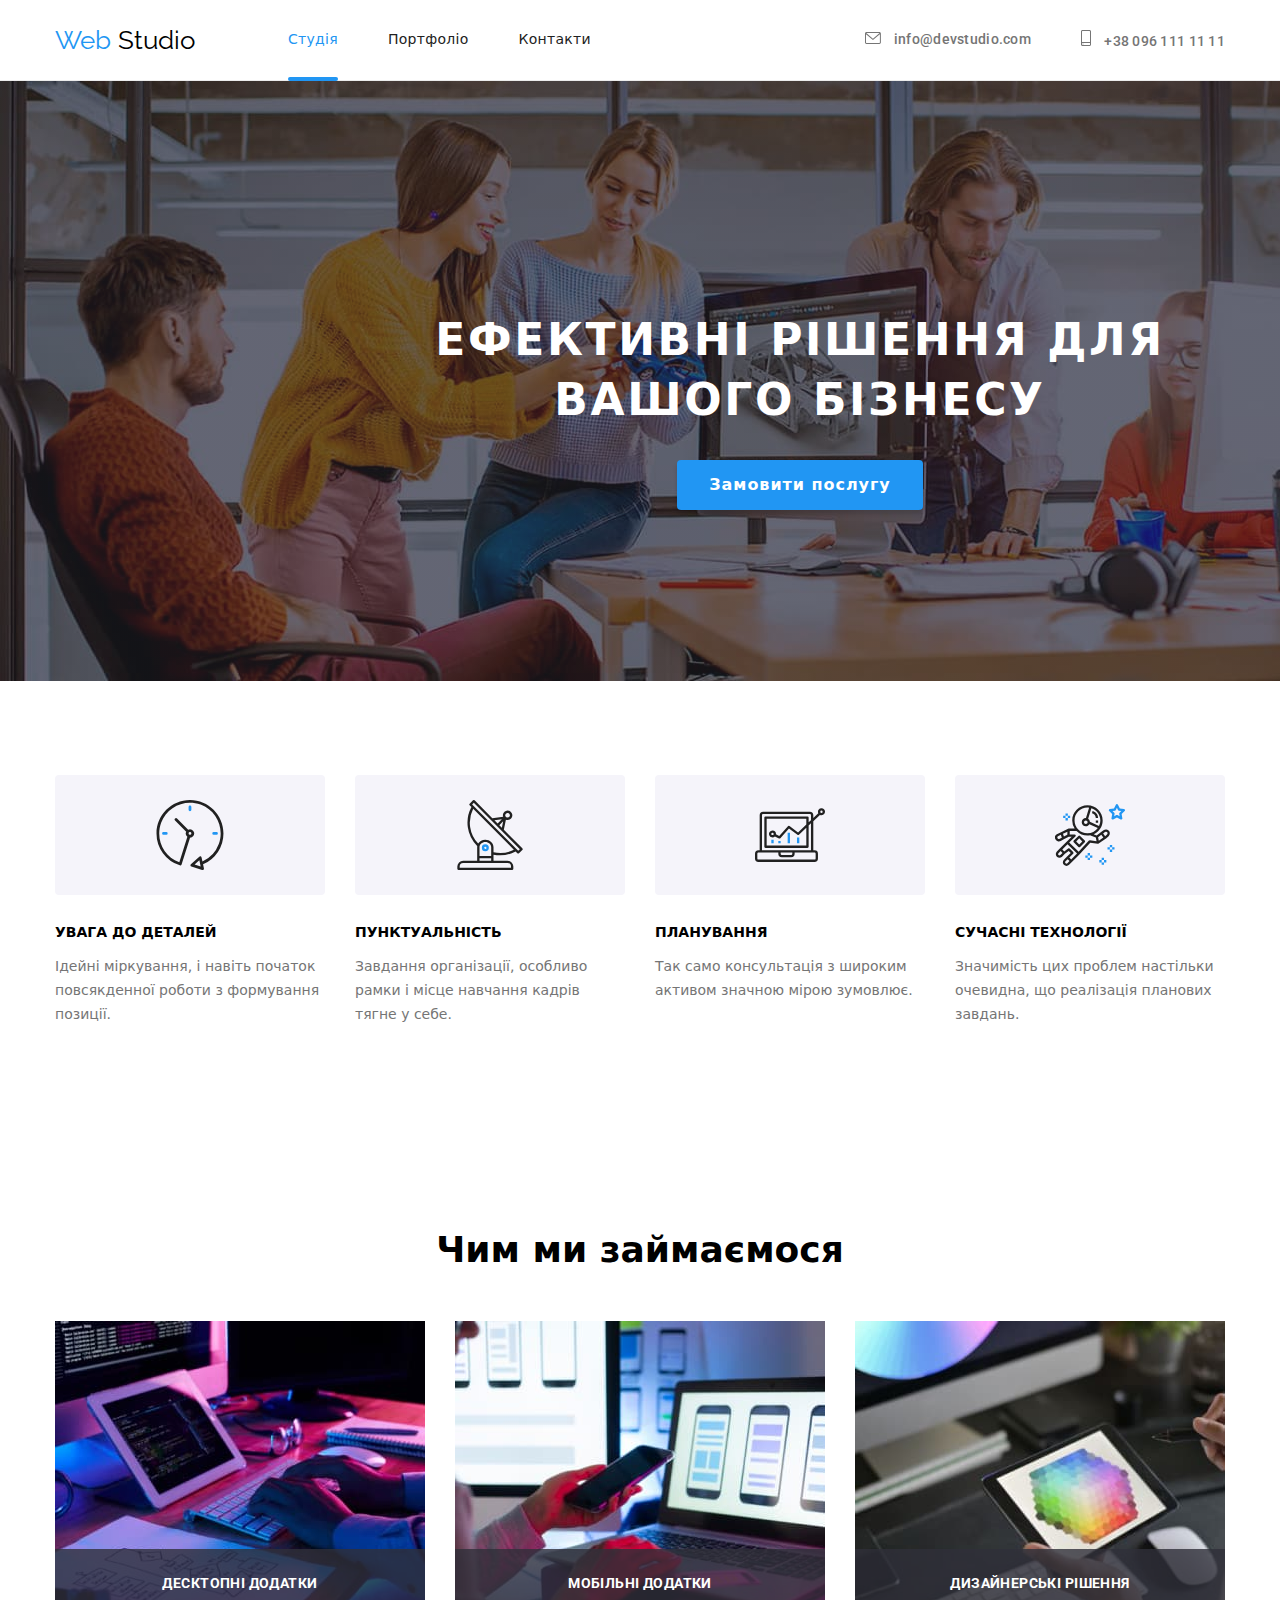
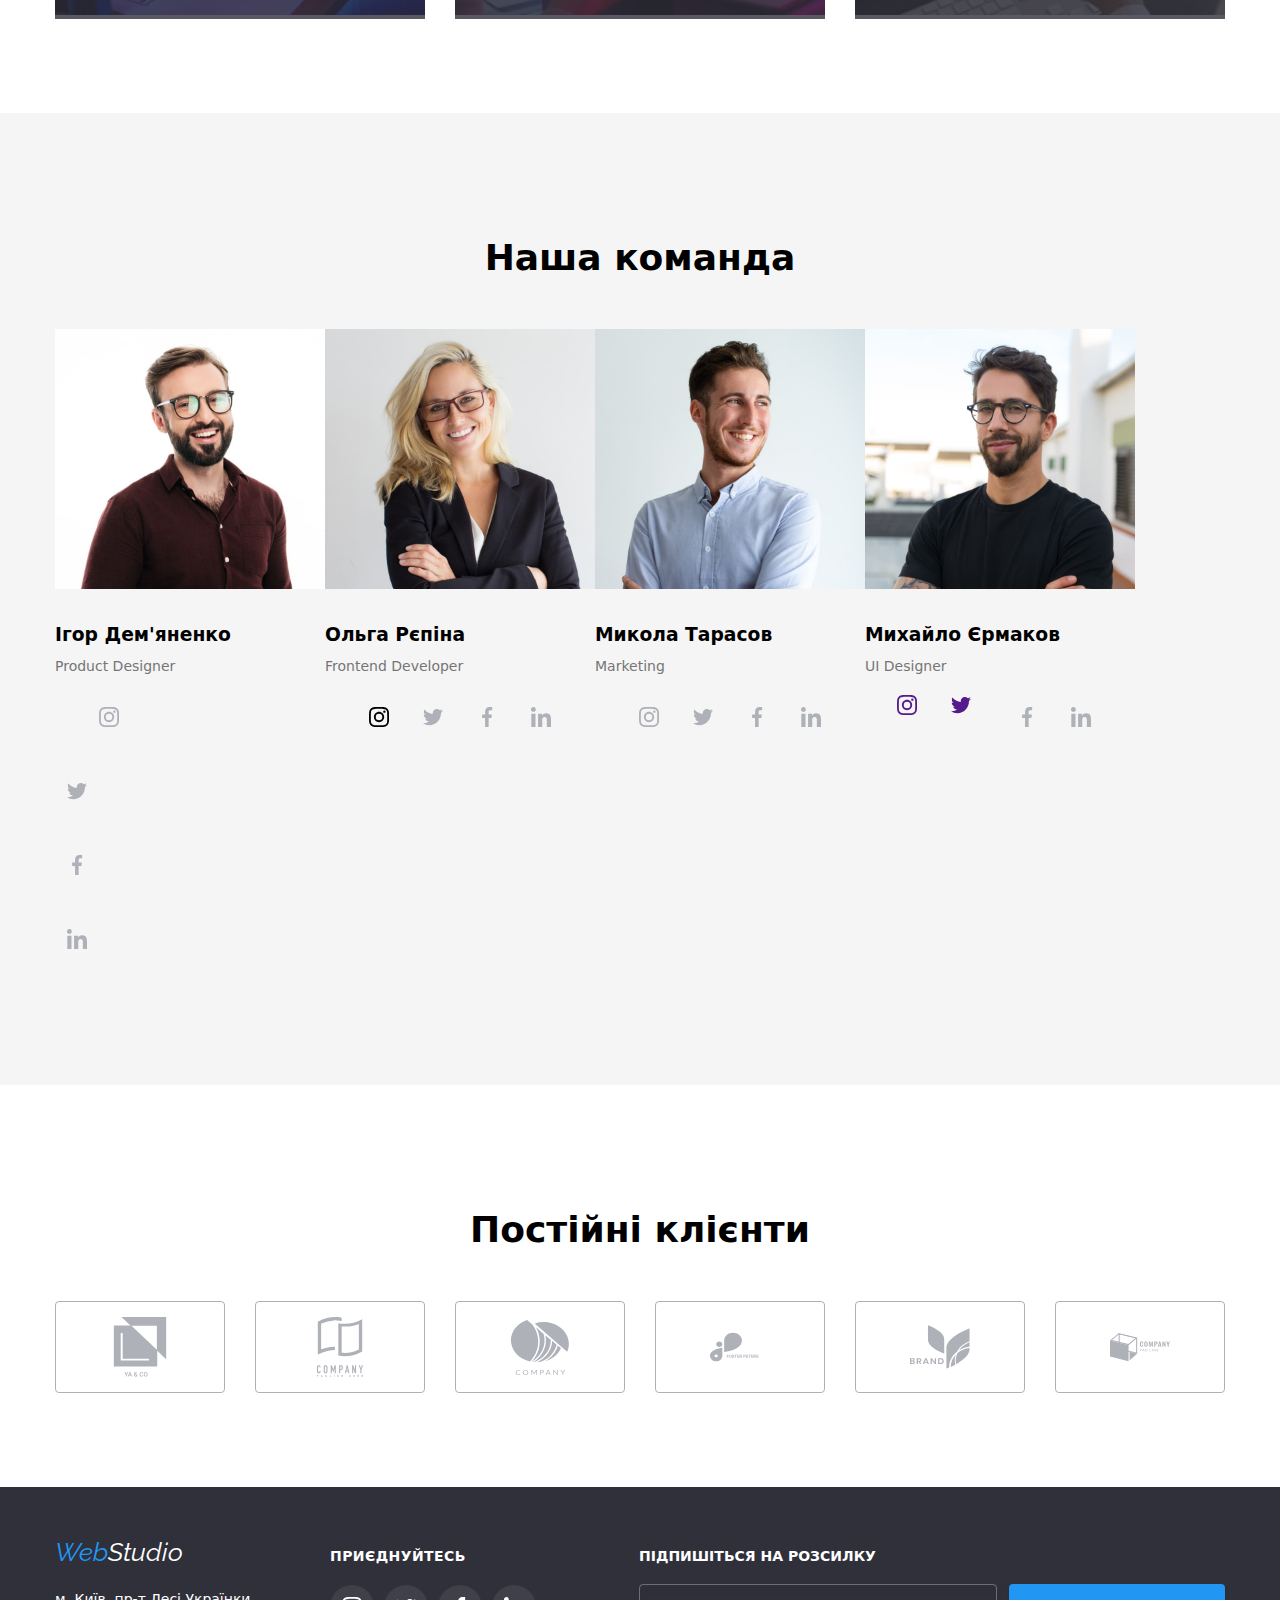
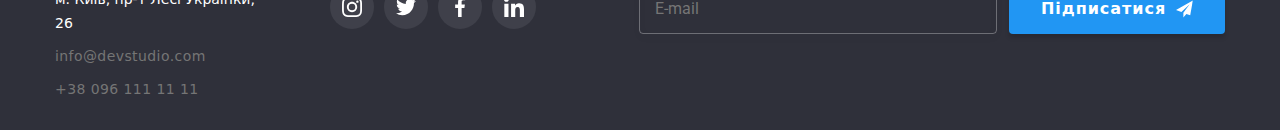
==== commit c45bd692: "sds" ====
--- a/index.html
+++ b/index.html
@@ -19,10 +19,11 @@
   <body>
     <header class="page-header">
       <div class="container page-header__nav">
-        <nav class="pahe-header__nav-studio">
+        <nav class="page-header__nav-studio">
           <a href="" class="page-header__logo" lang="en"
-            ><span class="logo-web">Web</span>Studio</a
-          >
+          ><span class="page-header__logo-web">Web</span>
+          <span class="page-header__logo-studio">Studio</span>
+          </a>
           <ul class="site-nav list">
             <li class="item site-nav__item">
               <a href="" class="link page-header__link page-header__active-page"
@@ -185,7 +186,7 @@
 
       <section class="section our-team">
         <div class="container team">
-          <h2 class="our-team__section-title2">Наша команда</h2>
+          <h2 class="section-title">Наша команда</h2>
           <ul class="our-team__workers">
             <li class="our-team_team-item">
               <img src="./images/photo1.jpg" alt="manigor" width="270" />
@@ -341,7 +342,7 @@
 
       <section class="section clients">
         <div class="container">
-          <h2 class="clients__section-title">Постійні клієнти</h2>
+          <h2 class="section-title">Постійні клієнти</h2>
           <ul class="clients__client list">
             <li class="clients__client-item">
               <a class="clients__client-link" href="">
@@ -395,8 +396,8 @@
     <footer class="page-footer">
       <div class="container footer">
         <address class="page-footer__address">
-          <a href="" class="page-footer__logo2" lang="en"
-            ><span class="logo-web">Web</span>
+          <a href="" class="page-footer__logo" lang="en"
+            ><span class="page-footer__logo-web">Web</span>
             <span class="page-footer__logo-web2">Studio</span>
           </a>
           <ul class="page-footer__contact">
@@ -460,7 +461,7 @@
         </section>
 
         <form class="form-mailing">
-          <p>ПІДПИШІТЬСЯ НА РОЗСИЛКУ</p>
+          <p class="form-mailing__p">ПІДПИШІТЬСЯ НА РОЗСИЛКУ</p>
           <div class="form-mailing__mailing-thumb">
             <div class="form-mailing__field-mailing">
               <input type="email" name="mailing" id="mailing" />
--- a/css/main.min.css
+++ b/css/main.min.css
@@ -1 +1 @@
-/*! modern-normalize v1.1.0 | MIT License | https://github.com/sindresorhus/modern-normalize */*,::before,::after{-webkit-box-sizing:border-box;box-sizing:border-box}html{line-height:1.15;-webkit-text-size-adjust:100%;-moz-tab-size:4;-o-tab-size:4;tab-size:4}body{margin:0;font-family:system-ui,"Segoe UI",Roboto,Helvetica,Arial,sans-serif,"Apple Color Emoji","Segoe UI Emoji"}hr{height:0;color:inherit}abbr[title]{-webkit-text-decoration:underline dotted;text-decoration:underline dotted}b,strong{font-weight:bolder}code,kbd,samp,pre{font-family:ui-monospace,SFMono-Regular,Consolas,"Liberation Mono",Menlo,monospace;font-size:1em}small{font-size:80%}sub,sup{font-size:75%;line-height:0;position:relative;vertical-align:baseline}sub{bottom:-0.25em}sup{top:-0.5em}table{text-indent:0;border-color:inherit}button,input,optgroup,select,textarea{font-family:inherit;font-size:100%;line-height:1.15;margin:0}button,select{text-transform:none}button,[type=button],[type=reset],[type=submit]{-webkit-appearance:button}::-moz-focus-inner{border-style:none;padding:0}:-moz-focusring{outline:1px dotted ButtonText}:-moz-ui-invalid{box-shadow:none}legend{padding:0}progress{vertical-align:baseline}::-webkit-inner-spin-button,::-webkit-outer-spin-button{height:auto}[type=search]{-webkit-appearance:textfield;outline-offset:-2px}::-webkit-search-decoration{-webkit-appearance:none}::-webkit-file-upload-button{-webkit-appearance:button;font:inherit}summary{display:list-item}ul{list-style:none}a{text-decoration:none}ul{margin-top:0;margin-bottom:0}.container{width:1200px;padding-left:15px;padding-right:15px;margin-left:auto;margin-right:auto}.visually-hidden{position:absolute;white-space:nowrap;width:1px;height:1px;overflow:hidden;border:0;padding:0;clip:rect(0 0 0 0);-webkit-clip-path:inset(50%);clip-path:inset(50%);margin:-1px}.button{text-transform:none}.btn{display:inline;margin-left:auto;margin-right:auto;-webkit-box-pack:center;-ms-flex-pack:center;justify-content:center;-webkit-box-align:center;-ms-flex-align:center;align-items:center}.btn-primary{display:block;color:#fff;background-color:#2196f3;border:rgba(0,0,0,0);cursor:pointer;font-weight:700;font-family:inherit;letter-spacing:.06em;font-size:16px;text-align:center;margin-left:auto;margin-right:auto;padding:10px 32px;border-radius:4px;line-height:1.9;min-width:216px;height:50px;-webkit-box-shadow:0px 4px 4px rgba(0,0,0,.15);box-shadow:0px 4px 4px rgba(0,0,0,.15);-webkit-transition:background-color 250ms cubic-bezier(0.4, 0, 0.2, 1),-webkit-box-shadow 250ms cubic-bezier(0.4, 0, 0.2, 1);transition:background-color 250ms cubic-bezier(0.4, 0, 0.2, 1),-webkit-box-shadow 250ms cubic-bezier(0.4, 0, 0.2, 1);transition:background-color 250ms cubic-bezier(0.4, 0, 0.2, 1),box-shadow 250ms cubic-bezier(0.4, 0, 0.2, 1);transition:background-color 250ms cubic-bezier(0.4, 0, 0.2, 1),box-shadow 250ms cubic-bezier(0.4, 0, 0.2, 1),-webkit-box-shadow 250ms cubic-bezier(0.4, 0, 0.2, 1)}.btn-primary:active,.btn-primary:hover,.btn-primary:focus{background-color:#188ce8;-webkit-box-shadow:0px 4px 4px rgba(0,0,0,.15);box-shadow:0px 4px 4px rgba(0,0,0,.15);border-radius:4px;cursor:pointer}.btn-secondary{font-weight:500;font-size:16px;line-height:1.6;display:inline-block;color:#000;background-color:#f5f4fa;border-color:rgba(0,0,0,0);cursor:pointer;border-radius:4px;-webkit-transition:color 250ms cubic-bezier(0.4, 0, 0.2, 1),background 250ms cubic-bezier(0.4, 0, 0.2, 1),-webkit-box-shadow 250ms cubic-bezier(0.4, 0, 0.2, 1);transition:color 250ms cubic-bezier(0.4, 0, 0.2, 1),background 250ms cubic-bezier(0.4, 0, 0.2, 1),-webkit-box-shadow 250ms cubic-bezier(0.4, 0, 0.2, 1);transition:color 250ms cubic-bezier(0.4, 0, 0.2, 1),background 250ms cubic-bezier(0.4, 0, 0.2, 1),box-shadow 250ms cubic-bezier(0.4, 0, 0.2, 1);transition:color 250ms cubic-bezier(0.4, 0, 0.2, 1),background 250ms cubic-bezier(0.4, 0, 0.2, 1),box-shadow 250ms cubic-bezier(0.4, 0, 0.2, 1),-webkit-box-shadow 250ms cubic-bezier(0.4, 0, 0.2, 1);padding:6px 22px}.btn-secondary:hover,.btn-secondary:focus{color:#fff;background-color:#2196f3;-webkit-box-shadow:0 10px 10px -5px rgba(0,0,0,.3);box-shadow:0 10px 10px -5px rgba(0,0,0,.3)}.form-btn{display:-webkit-box;display:-ms-flexbox;display:flex;-webkit-box-pack:center;-ms-flex-pack:center;justify-content:center;-webkit-box-align:center;-ms-flex-align:center;align-items:center}.hero__hero-title{color:#fff;font-weight:900;font-size:44px;line-height:1.36;letter-spacing:.06em}.second-title{color:#212121;position:absolute;width:1px;height:1px;margin:-1px;border:0;padding:0;white-space:nowrap;-webkit-clip-path:inset(100%);clip-path:inset(100%);clip:rect(0 0 0 0);overflow:hidden}.clients__section-title{font-size:36px;line-height:1.17;text-align:center;margin-bottom:50px}.our-work__section-title{font-size:36px;line-height:1.17;text-align:center;margin-top:94px;margin-bottom:50px}.section-title2{font-size:36px;line-height:1.17;text-align:center;margin-bottom:50px}.modal{width:528px;height:581px;position:absolute;top:50%;left:50%;padding:40px;-webkit-transform:rotate 0;transform:rotate 0;-webkit-transform:translate(-50%, -50%);transform:translate(-50%, -50%);-webkit-transition:-webkit-transform 1000ms;transition:-webkit-transform 1000ms;transition:transform 1000ms;transition:transform 1000ms, -webkit-transform 1000ms;background-color:#fff;border-radius:4px;-webkit-box-shadow:0px 1px 3px rgba(0,0,0,.12),0px 1px 1px rgba(0,0,0,.14),0px 2px 1px rgba(0,0,0,.2);box-shadow:0px 1px 3px rgba(0,0,0,.12),0px 1px 1px rgba(0,0,0,.14),0px 2px 1px rgba(0,0,0,.2)}.modal-backdrop.is-hidden{visibility:hidden;opacity:0;pointer-events:none;display:-webkit-box;display:-ms-flexbox;display:flex;-webkit-box-pack:center;-ms-flex-pack:center;justify-content:center;-webkit-box-align:center;-ms-flex-align:center;align-items:center}.modal-backdrop{position:fixed;top:0;left:0;width:100%;height:100%;background-color:rgba(0,0,0,.2);opacity:1;visibility:visible;-webkit-transition:opacity 500ms,visibility 500ms;transition:opacity 500ms,visibility 500ms}.close-sign{position:absolute;display:-webkit-box;display:-ms-flexbox;display:flex;-webkit-box-pack:center;-ms-flex-pack:center;justify-content:center;cursor:pointer;-webkit-box-align:center;-ms-flex-align:center;align-items:center;top:8px;right:8px;width:30px;height:30px;border-radius:50%;fill:currentColor;background-color:rgba(0,0,0,0);border:1px solid rgba(0,0,0,.1)}.close-sign:hover,.close-sign:focus{fill:var(--accent-text-color)}.mailing-svg{width:24px;height:24px;margin-left:10px}.form-mailing p{margin-top:12px;margin-bottom:20px;font-weight:700;line-height:1.1428571429;text-transform:uppercase;color:#fff}.mailing-thumb{display:-webkit-box;display:-ms-flexbox;display:flex;-webkit-box-align:center;-ms-flex-align:center;align-items:center}.field-mailing{display:inline-block;position:relative;margin-right:12px}.field-mailing input:focus+label{-webkit-transform:translate(-70px, -50%);transform:translate(-70px, -50%)}.field-mailing input{-webkit-transition:-webkit-transform 250ms var(--timing-function);transition:-webkit-transform 250ms var(--timing-function);transition:transform 250ms var(--timing-function);transition:transform 250ms var(--timing-function), -webkit-transform 250ms var(--timing-function);width:358px;height:50px;padding-left:16px;color:var(--title-text-color);background-color:inherit;border-radius:4px;border:1px solid rgba(255,255,255,.3);outline:rgba(0,0,0,0);-webkit-filter:drop-shadow(0px 4px 4px rgba(0, 0, 0, 0.15));filter:drop-shadow(0px 4px 4px rgba(0, 0, 0, 0.15))}.field-mailing label{display:inline-block;position:absolute;top:50%;left:16px;-webkit-transform:translateY(-50%);transform:translateY(-50%);-webkit-transition:-webkit-transform 250ms var(--timing-function);transition:-webkit-transform 250ms var(--timing-function);transition:transform 250ms var(--timing-function);transition:transform 250ms var(--timing-function), -webkit-transform 250ms var(--timing-function);font-family:Roboto;font-size:16px;line-height:1.25;color:var(--title-text-color)}.agreement-link{color:var(--accent-text-color);text-decoration:underline;margin-left:5px}.agreement-field{display:-webkit-box;display:-ms-flexbox;display:flex;-webkit-box-pack:center;-ms-flex-pack:center;justify-content:center;-webkit-box-align:center;-ms-flex-align:center;align-items:center;position:relative;margin:0 auto 30px;font-size:14px;line-height:1.7142857143}.label{display:-webkit-box;display:-ms-flexbox;display:flex;-webkit-box-align:center;-ms-flex-align:center;align-items:center}.checkbox{-webkit-appearance:none;-moz-appearance:none;appearance:none;position:absolute}.checkbox-icon{display:-webkit-box;display:-ms-flexbox;display:flex;width:16px;height:15px;margin-right:8px;border:2px solid var(--primary-text-color);border-radius:2px}.checkbox:checked+.checkbox-icon{background-color:var(--accent-text-color);background-image:url(../images/icon-check.svg);background-size:contain;background-origin:border-box;border-color:var(--accent-text-color)}.modal p{margin-bottom:12px;font-weight:700;font-size:20px;line-height:1.15;text-align:center;color:var(--primary-text-color)}.input-svg{display:inline-block;width:18px;height:18px;top:28px;left:12px;-webkit-transition:fill 250ms var(--timing-function);transition:fill 250ms var(--timing-function);position:absolute}.inputs{width:448px}.inputs-field{position:relative;margin-bottom:10px}.inputs-field label{display:block;margin-bottom:4px;font-weight:400;font-size:12px;line-height:1.1666666667;color:var(--title-text-color)}.inputs-field input{display:block;width:448px;height:40px;padding-left:42px;border-radius:4px;border:1px solid rgba(33,33,33,.2);outline:none;-webkit-transition:border 250ms var(--timing-function),-webkit-box-shadow 250ms var(--timing-function);transition:border 250ms var(--timing-function),-webkit-box-shadow 250ms var(--timing-function);transition:border 250ms var(--timing-function),box-shadow 250ms var(--timing-function);transition:border 250ms var(--timing-function),box-shadow 250ms var(--timing-function),-webkit-box-shadow 250ms var(--timing-function)}.inputs-field textarea{display:block;resize:none;height:120px;width:448px;padding:12px 16px;margin-bottom:20px;font-size:12px;line-height:1.1666666667;letter-spacing:.01em;border:1px solid rgba(33,33,33,.2);outline:none;-webkit-transition:border 250ms var(--timing-function),-webkit-box-shadow 250ms var(--timing-function);transition:border 250ms var(--timing-function),-webkit-box-shadow 250ms var(--timing-function);transition:border 250ms var(--timing-function),box-shadow 250ms var(--timing-function);transition:border 250ms var(--timing-function),box-shadow 250ms var(--timing-function),-webkit-box-shadow 250ms var(--timing-function)}.inputs-field input:focus,.inputs-field textarea:focus{border-color:var(--accent-text-color);-webkit-box-shadow:0px 4px 4px rgba(0,0,0,.15);box-shadow:0px 4px 4px rgba(0,0,0,.15)}.inputs-field input:focus+.input-svg{fill:var(--accent-text-color)}header{display:block}.page-header{-webkit-box-align:center;-ms-flex-align:center;align-items:center;margin-bottom:0px;background-color:#fff;border-bottom-width:1px;border-bottom-style:solid;border-bottom-color:#ececec}.page-heder__logo{color:#000;text-decoration:none;font-family:Raleway,sans-serif;font-size:26px;line-height:1.19;margin-right:93px;display:-webkit-box;display:-ms-flexbox;display:flex}.logo-web{color:#2196f3}.active-page{color:#2196f3}.page-header__nav{display:-webkit-box;display:-ms-flexbox;display:flex;-webkit-box-align:center;-ms-flex-align:center;align-items:center}.page-header__nav-studio{display:-webkit-box;display:-ms-flexbox;display:flex;-webkit-box-align:center;-ms-flex-align:center;align-items:center}.page-header__link{color:#2196f3}.site-nav{display:-webkit-box;display:-ms-flexbox;display:flex;margin-left:93px}.page-header__link{display:block;padding-top:32px;padding-bottom:32px;color:#212121;text-decoration:none;font-weight:500;font-size:14px;line-height:1.14;letter-spacing:.02em}.page-header__link:hover,.page-header__link:focus{color:#2196f3}.site-nav__item{margin-left:50px}.page-header__active-page{position:relative}.page-header__active-page::after{content:"";position:absolute;bottom:-1px;left:0;width:100%;height:4px;background:#2196f3;border-radius:2px;border-bottom-color:#2196f3}.auth-nav__contacts-icon{margin-right:10px;fill:currentColor;-ms-flex-item-align:center;align-self:center}.icon-email{width:16px;height:12px}.icon-phone{height:16px}.auth-nav{display:-webkit-box;display:-ms-flexbox;display:flex;margin-left:auto}.auth-nav__item{margin-left:50px}.auth-nav__contact-info{color:#757575;text-decoration:none;font-family:"Roboto";font-weight:500;font-size:14px;line-height:1.14;letter-spacing:.02em}.auth-nav__contact-info:hover,.auth-nav__contact-info:focus{color:#2196f3}.address{text-decoration:none;font-family:Roboto;font-style:normal;font-weight:normal;font-size:14px;line-height:1.71;margin-right:70px}.contact{text-decoration:none}.page-header__contact-info{display:-webkit-box;display:-ms-flexbox;display:flex;-webkit-box-align:center;-ms-flex-align:center;align-items:center;-webkit-transition:color 250ms cubic-bezier(0.4, 0, 0.2, 1);transition:color 250ms cubic-bezier(0.4, 0, 0.2, 1)}.hero{background-image:-webkit-gradient(linear, left top, right top, from(rgba(47, 48, 58, 0.4)), to(rgba(47, 48, 58, 0.4))),url(../images/hero-bg-image.jpg);background-image:linear-gradient(to right, rgba(47, 48, 58, 0.4), rgba(47, 48, 58, 0.4)),url(../images/hero-bg-image.jpg);background-repeat:no-repeat;background-position:center;background-size:1600px;margin-top:0;padding-bottom:200px;padding-top:200px;min-width:1600px;height:600px;text-align:center}.hero-title{color:var(--primary-bg-color);font-weight:900;font-size:44px;line-height:1.36;letter-spacing:.06em}.section{padding-top:94px;padding-bottom:94px}.features__title-features{margin-bottom:10px;font-size:14px;line-height:1.14}.features__features-list{display:-webkit-box;display:-ms-flexbox;display:flex;-ms-flex-wrap:nowrap;flex-wrap:nowrap;gap:30px;padding-left:0px}.features__about-icon{display:-webkit-box;display:-ms-flexbox;display:flex;-webkit-box-pack:center;-ms-flex-pack:center;justify-content:center;-webkit-box-align:center;-ms-flex-align:center;align-items:center;width:270px;height:120px;margin-top:0px;margin-bottom:30px;background:#f5f4fa;border-radius:4px}.icon-fill{width:70px;height:70px}.our-work{padding-top:0px}.our-work__we-doing-list{display:-webkit-box;display:-ms-flexbox;display:flex;-ms-flex-wrap:wrap;flex-wrap:wrap;padding-left:0px;-webkit-box-pack:justify;-ms-flex-pack:justify;justify-content:space-between;margin:0}.item{-webkit-box-orient:horizontal;-webkit-box-direction:normal;-ms-flex-direction:row;flex-direction:row;text-align:center}.our-work__descrip{position:relative}.our-work__wedoing-description{display:-webkit-box;display:-ms-flexbox;display:flex;position:absolute;bottom:0;-webkit-box-align:center;-ms-flex-align:center;align-items:center;-webkit-box-pack:center;-ms-flex-pack:center;justify-content:center;height:70px;width:100%;background-color:rgba(47,48,58,.8);font-family:"Roboto",Sans-serif;font-style:normal;font-weight:700;font-size:14px;line-height:1.14;text-align:center;letter-spacing:.03em;text-transform:uppercase;color:#fff}.our-team{background-color:#f5f5f5}.our-team__workers,.our-team__icon-members{display:-webkit-box;display:-ms-flexbox;display:flex;padding-left:0px;margin:0px}.icon-members .item-member{width:44px;height:44px;margin-right:10px;margin-bottom:30px}.our-team__item-member:nth-child(1){margin-left:32px}.our-team__member-link{color:#afb1b8;width:100%;height:100%;display:-webkit-box;display:-ms-flexbox;display:flex;-webkit-box-align:center;-ms-flex-align:center;align-items:center;-webkit-box-pack:center;-ms-flex-pack:center;justify-content:center;border-radius:50%;-webkit-transition:color 250ms cubic-bezier(0.4, 0, 0.2, 1),background 250ms cubic-bezier(0.4, 0, 0.2, 1);transition:color 250ms cubic-bezier(0.4, 0, 0.2, 1),background 250ms cubic-bezier(0.4, 0, 0.2, 1)}.our-team__member-link:hover{color:#fff;background-color:#2196f3}.our-team__item-member:last-child{margin-right:0px}.client-item .client-link:hover .icon-client{fill:var(--accent-text-color)}.icon-member{fill:currentColor}.workers>li{background-color:var(--primary-bg-color);border-radius:4px;margin-left:30px}.our-team__type-work{margin-top:0px;margin-bottom:16px}.our-team__name{margin-top:30px;margin-bottom:10px}li.team-item{border-radius:0,0,4px,4px;-webkit-box-shadow:0px 1px 3px rgba(0,0,0,.12),0px 1px 1px rgba(0,0,0,.14),0px 2px 1px rgba(0,0,0,.2);box-shadow:0px 1px 3px rgba(0,0,0,.12),0px 1px 1px rgba(0,0,0,.14),0px 2px 1px rgba(0,0,0,.2);padding:0px;margin-left:0px}.team-item:not(:first-child){padding:0px;margin-left:30px}.team-item{margin-bottom:30px;text-align:center}p{color:#757575;font-size:14px;line-height:1.71}.workers h3{font-weight:500}.clients{padding-top:94px;padding-bottom:94px;background-color:#fff}.clients__client{display:-webkit-box;display:-ms-flexbox;display:flex;justify-items:center;-webkit-box-align:center;-ms-flex-align:center;align-items:center}.clients__client-item{width:170px;height:92px;margin-right:30px;border-radius:4px}.clients__client-item:last-child{margin-right:0px}.clients__client-link{color:#afb1b8;width:100%;height:100%;display:-webkit-box;display:-ms-flexbox;display:flex;-webkit-box-align:center;-ms-flex-align:center;align-items:center;-webkit-box-pack:center;-ms-flex-pack:center;justify-content:center;border:1px solid #afb1b8;border-radius:4px;-webkit-transition:color 250ms cubic-bezier(0.4, 0, 0.2, 1),border 250ms cubic-bezier(0.4, 0, 0.2, 1);transition:color 250ms cubic-bezier(0.4, 0, 0.2, 1),border 250ms cubic-bezier(0.4, 0, 0.2, 1)}.clients__client-item .clients__client-link:hover{color:#2196f3;cursor:pointer;border:1px solid #2196f3}.icon-client{fill:currentColor}.page-footer{background-color:#2f303a;padding-top:48px;padding-bottom:28px}.footer{display:-webkit-box;display:-ms-flexbox;display:flex;-webkit-box-align:baseline;-ms-flex-align:baseline;align-items:baseline}.page-footer__logo-web2{color:#fff}.page-footer__logo2{display:-webkit-box;display:-ms-flexbox;display:flex;text-decoration:none;font-family:Raleway,sans-serif;font-size:26px;line-height:1.19;margin-bottom:20px}.page-footer__address-town{color:#fff;font-size:14px;line-height:1.71;font-style:normal;-webkit-transition:color 250ms cubic-bezier(0.4, 0, 0.2, 1);transition:color 250ms cubic-bezier(0.4, 0, 0.2, 1)}.page-footer__address-town:hover,.page-footer__address-town:focus{color:#2196f3}.page-footer__address-mail,.page-footer__address-tel{-webkit-transition:color 250ms var(--timing-function);transition:color 250ms var(--timing-function);color:#757575;font-size:14px;line-height:1.71;letter-spacing:.03em;font-style:normal}.page-footer__address-mail:hover,.page-footer__address-mail:focus,.page-footer__address-tel:hover,.page-footer__address-tel:focus{color:#2196f3}.page-footer__link{margin-bottom:9px;display:block}.join-footer{margin-right:93px}.join-footer__addition-list{display:-webkit-box;display:-ms-flexbox;display:flex}.addition{margin-right:640px}.join-footer__add{margin-bottom:20px;font-size:14px;line-height:1.14;letter-spacing:.03em;color:#fff}.join-footer__addition-item{margin-right:10px}.join-footer__addition-icon{display:-webkit-box;display:-ms-flexbox;display:flex;-webkit-box-pack:center;-ms-flex-pack:center;justify-content:center;-webkit-box-align:center;-ms-flex-align:center;align-items:center;width:44px;height:44px;border-radius:50%;background-color:#3f404a;justify-content:center;align-items:center;-webkit-transition:background 250ms cubic-bezier(0.4, 0, 0.2, 1);transition:background 250ms cubic-bezier(0.4, 0, 0.2, 1)}.join-footer__addition-icon:hover{background-color:#2196f3}.icon-add{display:-webkit-box;display:-ms-flexbox;display:flex;-webkit-box-pack:center;-ms-flex-pack:center;justify-content:center;-webkit-box-align:center;-ms-flex-align:center;align-items:center;fill:#fff}/*# sourceMappingURL=main.min.css.map */+/*! modern-normalize v1.1.0 | MIT License | https://github.com/sindresorhus/modern-normalize */*,::before,::after{-webkit-box-sizing:border-box;box-sizing:border-box}html{line-height:1.15;-webkit-text-size-adjust:100%;-moz-tab-size:4;-o-tab-size:4;tab-size:4}body{margin:0;font-family:system-ui,"Segoe UI",Roboto,Helvetica,Arial,sans-serif,"Apple Color Emoji","Segoe UI Emoji"}hr{height:0;color:inherit}abbr[title]{-webkit-text-decoration:underline dotted;text-decoration:underline dotted}b,strong{font-weight:bolder}code,kbd,samp,pre{font-family:ui-monospace,SFMono-Regular,Consolas,"Liberation Mono",Menlo,monospace;font-size:1em}small{font-size:80%}sub,sup{font-size:75%;line-height:0;position:relative;vertical-align:baseline}sub{bottom:-0.25em}sup{top:-0.5em}table{text-indent:0;border-color:inherit}button,input,optgroup,select,textarea{font-family:inherit;font-size:100%;line-height:1.15;margin:0}button,select{text-transform:none}button,[type=button],[type=reset],[type=submit]{-webkit-appearance:button}::-moz-focus-inner{border-style:none;padding:0}:-moz-focusring{outline:1px dotted ButtonText}:-moz-ui-invalid{box-shadow:none}legend{padding:0}progress{vertical-align:baseline}::-webkit-inner-spin-button,::-webkit-outer-spin-button{height:auto}[type=search]{-webkit-appearance:textfield;outline-offset:-2px}::-webkit-search-decoration{-webkit-appearance:none}::-webkit-file-upload-button{-webkit-appearance:button;font:inherit}summary{display:list-item}ul{list-style:none;padding:0}a{text-decoration:none}ul{margin-top:0;margin-bottom:0}.container{width:1200px;padding-left:15px;padding-right:15px;margin-left:auto;margin-right:auto}.visually-hidden{position:absolute;white-space:nowrap;width:1px;height:1px;overflow:hidden;border:0;padding:0;clip:rect(0 0 0 0);-webkit-clip-path:inset(50%);clip-path:inset(50%);margin:-1px}.button{text-transform:none}.btn{display:inline;margin-left:auto;margin-right:auto;-webkit-box-pack:center;-ms-flex-pack:center;justify-content:center;-webkit-box-align:center;-ms-flex-align:center;align-items:center}.btn-primary{display:block;color:#fff;background-color:#2196f3;border:rgba(0,0,0,0);cursor:pointer;font-weight:700;font-family:inherit;letter-spacing:.06em;font-size:16px;text-align:center;margin-left:auto;margin-right:auto;padding:10px 32px;border-radius:4px;line-height:1.9;min-width:216px;height:50px;-webkit-box-shadow:0px 4px 4px rgba(0,0,0,.15);box-shadow:0px 4px 4px rgba(0,0,0,.15);-webkit-transition:background-color 250ms cubic-bezier(0.4, 0, 0.2, 1),-webkit-box-shadow 250ms cubic-bezier(0.4, 0, 0.2, 1);transition:background-color 250ms cubic-bezier(0.4, 0, 0.2, 1),-webkit-box-shadow 250ms cubic-bezier(0.4, 0, 0.2, 1);transition:background-color 250ms cubic-bezier(0.4, 0, 0.2, 1),box-shadow 250ms cubic-bezier(0.4, 0, 0.2, 1);transition:background-color 250ms cubic-bezier(0.4, 0, 0.2, 1),box-shadow 250ms cubic-bezier(0.4, 0, 0.2, 1),-webkit-box-shadow 250ms cubic-bezier(0.4, 0, 0.2, 1)}.btn-primary:active,.btn-primary:hover,.btn-primary:focus{background-color:#188ce8;-webkit-box-shadow:0px 4px 4px rgba(0,0,0,.15);box-shadow:0px 4px 4px rgba(0,0,0,.15);border-radius:4px;cursor:pointer}.btn-secondary{font-weight:500;font-size:16px;line-height:1.6;display:inline-block;color:#000;background-color:#f5f4fa;border-color:rgba(0,0,0,0);cursor:pointer;border-radius:4px;-webkit-transition:color 250ms cubic-bezier(0.4, 0, 0.2, 1),background 250ms cubic-bezier(0.4, 0, 0.2, 1),-webkit-box-shadow 250ms cubic-bezier(0.4, 0, 0.2, 1);transition:color 250ms cubic-bezier(0.4, 0, 0.2, 1),background 250ms cubic-bezier(0.4, 0, 0.2, 1),-webkit-box-shadow 250ms cubic-bezier(0.4, 0, 0.2, 1);transition:color 250ms cubic-bezier(0.4, 0, 0.2, 1),background 250ms cubic-bezier(0.4, 0, 0.2, 1),box-shadow 250ms cubic-bezier(0.4, 0, 0.2, 1);transition:color 250ms cubic-bezier(0.4, 0, 0.2, 1),background 250ms cubic-bezier(0.4, 0, 0.2, 1),box-shadow 250ms cubic-bezier(0.4, 0, 0.2, 1),-webkit-box-shadow 250ms cubic-bezier(0.4, 0, 0.2, 1);padding:6px 22px}.btn-secondary:hover,.btn-secondary:focus{color:#fff;background-color:#2196f3;-webkit-box-shadow:0 10px 10px -5px rgba(0,0,0,.3);box-shadow:0 10px 10px -5px rgba(0,0,0,.3)}.form-btn{display:-webkit-box;display:-ms-flexbox;display:flex;-webkit-box-pack:center;-ms-flex-pack:center;justify-content:center;-webkit-box-align:center;-ms-flex-align:center;align-items:center}.hero__hero-title{color:#fff;font-weight:900;font-size:44px;line-height:1.36;letter-spacing:.06em}.section-title{font-size:36px;line-height:1.17;text-align:center;margin-bottom:50px}.our-work__section-title{font-size:36px;line-height:1.17;text-align:center;margin-top:94px;margin-bottom:50px}.out-team__section-title{font-size:36px;line-height:1.17;text-align:center;margin-bottom:50px}.modal{width:528px;height:581px;position:absolute;top:50%;left:50%;padding:40px;-webkit-transform:rotate 0;transform:rotate 0;-webkit-transform:translate(-50%, -50%);transform:translate(-50%, -50%);-webkit-transition:-webkit-transform 1000ms;transition:-webkit-transform 1000ms;transition:transform 1000ms;transition:transform 1000ms, -webkit-transform 1000ms;background-color:#fff;border-radius:4px;-webkit-box-shadow:0px 1px 3px rgba(0,0,0,.12),0px 1px 1px rgba(0,0,0,.14),0px 2px 1px rgba(0,0,0,.2);box-shadow:0px 1px 3px rgba(0,0,0,.12),0px 1px 1px rgba(0,0,0,.14),0px 2px 1px rgba(0,0,0,.2)}.modal-backdrop.is-hidden{visibility:hidden;opacity:0;pointer-events:none;display:-webkit-box;display:-ms-flexbox;display:flex;-webkit-box-pack:center;-ms-flex-pack:center;justify-content:center;-webkit-box-align:center;-ms-flex-align:center;align-items:center}.modal-backdrop{position:fixed;top:0;left:0;width:100%;height:100%;background-color:rgba(0,0,0,.2);opacity:1;visibility:visible;-webkit-transition:opacity 500ms,visibility 500ms;transition:opacity 500ms,visibility 500ms}.close-sign{position:absolute;display:-webkit-box;display:-ms-flexbox;display:flex;-webkit-box-pack:center;-ms-flex-pack:center;justify-content:center;cursor:pointer;-webkit-box-align:center;-ms-flex-align:center;align-items:center;top:8px;right:8px;width:30px;height:30px;border-radius:50%;fill:currentColor;background-color:rgba(0,0,0,0);border:1px solid rgba(0,0,0,.1)}.close-sign:hover,.close-sign:focus{fill:var(--accent-text-color)}.mailing-svg{width:24px;height:24px;margin-left:10px}.form-mailing p{margin-top:12px;margin-bottom:20px;font-weight:700;line-height:1.1428571429;text-transform:uppercase;color:#fff}.mailing-thumb{display:-webkit-box;display:-ms-flexbox;display:flex;-webkit-box-align:center;-ms-flex-align:center;align-items:center}.field-mailing{display:inline-block;position:relative;margin-right:12px}.field-mailing input:focus+label{-webkit-transform:translate(-70px, -50%);transform:translate(-70px, -50%)}.field-mailing input{-webkit-transition:-webkit-transform 250ms var(--timing-function);transition:-webkit-transform 250ms var(--timing-function);transition:transform 250ms var(--timing-function);transition:transform 250ms var(--timing-function), -webkit-transform 250ms var(--timing-function);width:358px;height:50px;padding-left:16px;color:var(--title-text-color);background-color:inherit;border-radius:4px;border:1px solid rgba(255,255,255,.3);outline:rgba(0,0,0,0);-webkit-filter:drop-shadow(0px 4px 4px rgba(0, 0, 0, 0.15));filter:drop-shadow(0px 4px 4px rgba(0, 0, 0, 0.15))}.field-mailing label{display:inline-block;position:absolute;top:50%;left:16px;-webkit-transform:translateY(-50%);transform:translateY(-50%);-webkit-transition:-webkit-transform 250ms var(--timing-function);transition:-webkit-transform 250ms var(--timing-function);transition:transform 250ms var(--timing-function);transition:transform 250ms var(--timing-function), -webkit-transform 250ms var(--timing-function);font-family:Roboto;font-size:16px;line-height:1.25;color:var(--title-text-color)}.agreement-link{color:var(--accent-text-color);text-decoration:underline;margin-left:5px}.agreement-field{display:-webkit-box;display:-ms-flexbox;display:flex;-webkit-box-pack:center;-ms-flex-pack:center;justify-content:center;-webkit-box-align:center;-ms-flex-align:center;align-items:center;position:relative;margin:0 auto 30px;font-size:14px;line-height:1.7142857143}.label{display:-webkit-box;display:-ms-flexbox;display:flex;-webkit-box-align:center;-ms-flex-align:center;align-items:center}.checkbox{-webkit-appearance:none;-moz-appearance:none;appearance:none;position:absolute}.checkbox-icon{display:-webkit-box;display:-ms-flexbox;display:flex;width:16px;height:15px;margin-right:8px;border:2px solid var(--primary-text-color);border-radius:2px}.checkbox:checked+.checkbox-icon{background-color:var(--accent-text-color);background-image:url(../images/icon-check.svg);background-size:contain;background-origin:border-box;border-color:var(--accent-text-color)}.modal p{margin-bottom:12px;font-weight:700;font-size:20px;line-height:1.15;text-align:center;color:var(--primary-text-color)}.input-svg{display:inline-block;width:18px;height:18px;top:28px;left:12px;-webkit-transition:fill 250ms var(--timing-function);transition:fill 250ms var(--timing-function);position:absolute}.inputs{width:448px}.inputs-field{position:relative;margin-bottom:10px}.inputs-field label{display:block;margin-bottom:4px;font-weight:400;font-size:12px;line-height:1.1666666667;color:var(--title-text-color)}.inputs-field input{display:block;width:448px;height:40px;padding-left:42px;border-radius:4px;border:1px solid rgba(33,33,33,.2);outline:none;-webkit-transition:border 250ms var(--timing-function),-webkit-box-shadow 250ms var(--timing-function);transition:border 250ms var(--timing-function),-webkit-box-shadow 250ms var(--timing-function);transition:border 250ms var(--timing-function),box-shadow 250ms var(--timing-function);transition:border 250ms var(--timing-function),box-shadow 250ms var(--timing-function),-webkit-box-shadow 250ms var(--timing-function)}.inputs-field textarea{display:block;resize:none;height:120px;width:448px;padding:12px 16px;margin-bottom:20px;font-size:12px;line-height:1.1666666667;letter-spacing:.01em;border:1px solid rgba(33,33,33,.2);outline:none;-webkit-transition:border 250ms var(--timing-function),-webkit-box-shadow 250ms var(--timing-function);transition:border 250ms var(--timing-function),-webkit-box-shadow 250ms var(--timing-function);transition:border 250ms var(--timing-function),box-shadow 250ms var(--timing-function);transition:border 250ms var(--timing-function),box-shadow 250ms var(--timing-function),-webkit-box-shadow 250ms var(--timing-function)}.inputs-field input:focus,.inputs-field textarea:focus{border-color:var(--accent-text-color);-webkit-box-shadow:0px 4px 4px rgba(0,0,0,.15);box-shadow:0px 4px 4px rgba(0,0,0,.15)}.inputs-field input:focus+.input-svg{fill:var(--accent-text-color)}header{display:block}.page-header{-webkit-box-align:center;-ms-flex-align:center;align-items:center;margin-bottom:0px;background-color:#fff;border-bottom-width:1px;border-bottom-style:solid;border-bottom-color:#ececec}.page-header__nav{display:-webkit-box;display:-ms-flexbox;display:flex;-webkit-box-align:center;-ms-flex-align:center;align-items:center}.page-header__logo{color:#2196f3;text-decoration:none;font-family:Raleway,sans-serif;font-size:26px;line-height:1.19;margin-right:93px}.page-header__logo-studio{color:#000}.page-header__nav-studio{display:-webkit-box;display:-ms-flexbox;display:flex;-webkit-box-align:center;-ms-flex-align:center;align-items:center}.page-header__link{color:#2196f3}.site-nav{display:-webkit-box;display:-ms-flexbox;display:flex;padding:0}.page-header__link{display:block;padding-top:32px;padding-bottom:32px;color:#212121;text-decoration:none;font-weight:500;font-size:14px;line-height:1.14;letter-spacing:.02em}.page-header__link:hover,.page-header__link:focus{color:#2196f3}.site-nav__item:not(:first-child){margin-left:50px}.page-header__active-page{position:relative;color:#2196f3}.page-header__active-page::after{content:"";position:absolute;bottom:-1px;left:0;width:100%;height:4px;background:#2196f3;border-radius:2px;border-bottom-color:#2196f3}.auth-nav__contacts-icon{margin-right:10px;fill:currentColor;-webkit-box-align:center;-ms-flex-align:center;align-items:center}.icon-email{width:16px;height:12px}.icon-phone{height:16px}.auth-nav{display:-webkit-box;display:-ms-flexbox;display:flex;margin-left:auto}.auth-nav__item:not(:first-child){margin-left:50px}.auth-nav__contact-info{color:#757575;text-decoration:none;font-family:"Roboto";font-weight:500;font-size:14px;line-height:1.14;letter-spacing:.02em}.auth-nav__contact-info:hover,.auth-nav__contact-info:focus{color:#2196f3}.address{text-decoration:none;font-family:Roboto;font-style:normal;font-weight:normal;font-size:14px;line-height:1.71;margin-right:70px}.contact{text-decoration:none}.page-header__contact-info{display:-webkit-box;display:-ms-flexbox;display:flex;-webkit-box-align:center;-ms-flex-align:center;align-items:center;-webkit-transition:color 250ms cubic-bezier(0.4, 0, 0.2, 1);transition:color 250ms cubic-bezier(0.4, 0, 0.2, 1)}.hero{background-image:-webkit-gradient(linear, left top, right top, from(rgba(47, 48, 58, 0.4)), to(rgba(47, 48, 58, 0.4))),url(../images/hero-bg-image.jpg);background-image:linear-gradient(to right, rgba(47, 48, 58, 0.4), rgba(47, 48, 58, 0.4)),url(../images/hero-bg-image.jpg);background-repeat:no-repeat;background-position:center;background-size:1600px;margin-top:0;padding-bottom:200px;padding-top:200px;min-width:1600px;height:600px;text-align:center}.hero-title{color:var(--primary-bg-color);font-weight:900;font-size:44px;line-height:1.36;letter-spacing:.06em}.section{padding-top:94px;padding-bottom:94px}.features__title-features{margin-bottom:10px;font-size:14px;line-height:1.14}.features__features-list{display:-webkit-box;display:-ms-flexbox;display:flex;-ms-flex-wrap:nowrap;flex-wrap:nowrap;gap:30px;padding-left:0px}.features__about-icon{display:-webkit-box;display:-ms-flexbox;display:flex;-webkit-box-pack:center;-ms-flex-pack:center;justify-content:center;-webkit-box-align:center;-ms-flex-align:center;align-items:center;width:270px;height:120px;margin-top:0px;margin-bottom:30px;background:#f5f4fa;border-radius:4px}.icon-fill{width:70px;height:70px}.our-work{padding-top:0px}.our-work__we-doing-list{display:-webkit-box;display:-ms-flexbox;display:flex;-ms-flex-wrap:wrap;flex-wrap:wrap;padding-left:0px;-webkit-box-pack:justify;-ms-flex-pack:justify;justify-content:space-between;margin:0}.item{-webkit-box-orient:horizontal;-webkit-box-direction:normal;-ms-flex-direction:row;flex-direction:row;text-align:center}.our-work__descrip{position:relative}.our-work__wedoing-description{display:-webkit-box;display:-ms-flexbox;display:flex;position:absolute;bottom:0;-webkit-box-align:center;-ms-flex-align:center;align-items:center;-webkit-box-pack:center;-ms-flex-pack:center;justify-content:center;height:70px;width:100%;background-color:rgba(47,48,58,.8);font-family:"Roboto",Sans-serif;font-style:normal;font-weight:700;font-size:14px;line-height:1.14;text-align:center;letter-spacing:.03em;text-transform:uppercase;color:#fff}.our-team{background-color:#f5f5f5}.our-team__workers,.our-team__icon-members{display:-webkit-box;display:-ms-flexbox;display:flex;padding-left:0px;margin:0px}.our-team__item-member{width:44px;height:44px;margin-right:10px;margin-bottom:30px}.our-team__item-member:nth-child(1){margin-left:32px}.our-team__member-link{color:#afb1b8;width:100%;height:100%;display:-webkit-box;display:-ms-flexbox;display:flex;-webkit-box-align:center;-ms-flex-align:center;align-items:center;-webkit-box-pack:center;-ms-flex-pack:center;justify-content:center;border-radius:50%;-webkit-transition:color 250ms cubic-bezier(0.4, 0, 0.2, 1),background 250ms cubic-bezier(0.4, 0, 0.2, 1);transition:color 250ms cubic-bezier(0.4, 0, 0.2, 1),background 250ms cubic-bezier(0.4, 0, 0.2, 1)}.our-team__member-link:hover{color:#fff;background-color:#2196f3}.our-team__item-member:last-child{margin-right:0px}.client-item .client-link:hover .icon-client{fill:var(--accent-text-color)}.icon-member{fill:currentColor}.workers>li{background-color:var(--primary-bg-color);border-radius:4px;margin-left:30px}.our-team__type-work{margin-top:0px;margin-bottom:16px}.our-team__name{margin-top:30px;margin-bottom:10px}li.team-item{border-radius:0,0,4px,4px;-webkit-box-shadow:0px 1px 3px rgba(0,0,0,.12),0px 1px 1px rgba(0,0,0,.14),0px 2px 1px rgba(0,0,0,.2);box-shadow:0px 1px 3px rgba(0,0,0,.12),0px 1px 1px rgba(0,0,0,.14),0px 2px 1px rgba(0,0,0,.2);padding:0px;margin-left:0px}.team-item:not(:first-child){padding:0px;margin-left:30px}.team-item{margin-bottom:30px;text-align:center}p{color:#757575;font-size:14px;line-height:1.71}.workers h3{font-weight:500}.clients{padding-top:94px;padding-bottom:94px;background-color:#fff}.clients__client{display:-webkit-box;display:-ms-flexbox;display:flex;justify-items:center;-webkit-box-align:center;-ms-flex-align:center;align-items:center}.clients__client-item{width:170px;height:92px;margin-right:30px;border-radius:4px}.clients__client-item:last-child{margin-right:0px}.clients__client-link{color:#afb1b8;width:100%;height:100%;display:-webkit-box;display:-ms-flexbox;display:flex;-webkit-box-align:center;-ms-flex-align:center;align-items:center;-webkit-box-pack:center;-ms-flex-pack:center;justify-content:center;border:1px solid #afb1b8;border-radius:4px;-webkit-transition:color 250ms cubic-bezier(0.4, 0, 0.2, 1),border 250ms cubic-bezier(0.4, 0, 0.2, 1);transition:color 250ms cubic-bezier(0.4, 0, 0.2, 1),border 250ms cubic-bezier(0.4, 0, 0.2, 1)}.clients__client-item .clients__client-link:hover{color:#2196f3;cursor:pointer;border:1px solid #2196f3}.icon-client{fill:currentColor}.portfolio__filter-menu{display:-webkit-box;display:-ms-flexbox;display:flex;-webkit-box-pack:center;-ms-flex-pack:center;justify-content:center;padding-bottom:50px;margin:0}.portfolio__filter-list:not(:last-child){margin-right:8px}.portfolio__main-portfolio{display:block}.card{text-decoration:none;display:block}.portfolio__project-list{display:-webkit-box;display:-ms-flexbox;display:flex;-ms-flex-wrap:wrap;flex-wrap:wrap;gap:30px}.portfolio__card{text-decoration:none;display:block}.portfolio__card:hover{-webkit-box-shadow:0px 1px 1px rgba(0,0,0,.12),0px 4px 4px rgba(0,0,0,.06),1px 4px 6px rgba(0,0,0,.16);box-shadow:0px 1px 1px rgba(0,0,0,.12),0px 4px 4px rgba(0,0,0,.06),1px 4px 6px rgba(0,0,0,.16)}.portfolio__wrapper{display:block;position:relative;overflow:hidden}.portfolio__card-description{display:-webkit-box;display:-ms-flexbox;display:flex;position:absolute;top:0;left:0;height:100%;width:100%;-webkit-box-pack:center;-ms-flex-pack:center;justify-content:center;-webkit-box-align:center;-ms-flex-align:center;align-items:center;text-align:left;padding-left:24px;padding-right:24px;font-family:"Roboto",Sans-serif;font-style:normal;font-weight:400;font-size:18px;line-height:1.56;letter-spacing:.03em;color:#fff;background-color:rgba(33,150,243,.9);-webkit-transform:translateY(100%);transform:translateY(100%);-webkit-transition:-webkit-transform 250ms cubic-bezier(0.4, 0, 0.2, 1);transition:-webkit-transform 250ms cubic-bezier(0.4, 0, 0.2, 1);transition:transform 250ms cubic-bezier(0.4, 0, 0.2, 1);transition:transform 250ms cubic-bezier(0.4, 0, 0.2, 1), -webkit-transform 250ms cubic-bezier(0.4, 0, 0.2, 1)}.portfolio__project-set:hover .portfolio__card-description{-webkit-transform:translateY(0);transform:translateY(0)}.portfolio__project-card{color:#212121;font-size:18px;line-height:1.5;letter-spacing:.06em;padding-top:20px;padding-left:24px}.portfolio__project{margin-top:4px;margin-left:24px;margin-right:auto;margin-bottom:20px}.portfolio__card-content{border-left:1px solid #eee;border-bottom:1px solid #eee;border-right:1px solid #eee}.page-footer{background-color:#2f303a;padding-top:48px;padding-bottom:28px}.footer{display:-webkit-box;display:-ms-flexbox;display:flex;-webkit-box-align:baseline;-ms-flex-align:baseline;align-items:baseline}.page-footer__logo-web{color:#2196f3}.page-footer__logo-web2{color:#fff}.page-footer__logo{display:-webkit-box;display:-ms-flexbox;display:flex;text-decoration:none;font-family:Raleway,sans-serif;font-size:26px;line-height:1.19;margin-bottom:20px}.page-footer__address{margin-right:70px}.page-footer__address-town{color:#fff;font-size:14px;line-height:1.71;font-style:normal;-webkit-transition:color 250ms cubic-bezier(0.4, 0, 0.2, 1);transition:color 250ms cubic-bezier(0.4, 0, 0.2, 1)}.page-footer__address-town:hover,.page-footer__address-town:focus{color:#2196f3}.page-footer__address-mail,.page-footer__address-tel{-webkit-transition:color 250ms var(--timing-function);transition:color 250ms var(--timing-function);color:#757575;font-size:14px;line-height:1.71;letter-spacing:.03em;font-style:normal}.page-footer__address-mail:hover,.page-footer__address-mail:focus,.page-footer__address-tel:hover,.page-footer__address-tel:focus{color:#2196f3}.page-footer__link{margin-bottom:9px;display:block}.join-footer{margin-right:93px}.join-footer__addition-list{display:-webkit-box;display:-ms-flexbox;display:flex}.addition{margin-right:640px}.join-footer__add{margin-bottom:20px;font-size:14px;line-height:1.14;letter-spacing:.03em;color:#fff}.join-footer__addition-item{margin-right:10px}.join-footer__addition-icon{display:-webkit-box;display:-ms-flexbox;display:flex;-webkit-box-pack:center;-ms-flex-pack:center;justify-content:center;-webkit-box-align:center;-ms-flex-align:center;align-items:center;width:44px;height:44px;border-radius:50%;background-color:#3f404a;justify-content:center;align-items:center;-webkit-transition:background 250ms cubic-bezier(0.4, 0, 0.2, 1);transition:background 250ms cubic-bezier(0.4, 0, 0.2, 1)}.join-footer__addition-icon:hover{background-color:#2196f3}.icon-add{display:-webkit-box;display:-ms-flexbox;display:flex;-webkit-box-pack:center;-ms-flex-pack:center;justify-content:center;-webkit-box-align:center;-ms-flex-align:center;align-items:center;fill:#fff}.form-mailing__p{margin-top:12px;margin-bottom:20px;font-weight:700;line-height:1.1428571429;text-transform:uppercase;color:#fff}.form-mailing__mailing-thumb{display:-webkit-box;display:-ms-flexbox;display:flex;-webkit-box-align:center;-ms-flex-align:center;align-items:center}.form-btn{width:200px}.form-mailing__field-mailing{display:inline-block;position:relative;margin-right:12px}.form-mailing__field-mailing input:focus+label{-webkit-transform:translate(-70px, -50%);transform:translate(-70px, -50%)}.form-mailing__field-mailing input{-webkit-transition:-webkit-transform 250ms var(--timing-function);transition:-webkit-transform 250ms var(--timing-function);transition:transform 250ms var(--timing-function);transition:transform 250ms var(--timing-function), -webkit-transform 250ms var(--timing-function);width:358px;height:50px;padding-left:16px;color:var(--title-text-color);background-color:inherit;border-radius:4px;border:1px solid rgba(255,255,255,.3);outline:rgba(0,0,0,0);-webkit-filter:drop-shadow(0px 4px 4px rgba(0, 0, 0, 0.15));filter:drop-shadow(0px 4px 4px rgba(0, 0, 0, 0.15))}.form-mailing__field-mailing label{display:inline-block;position:absolute;top:50%;left:16px;-webkit-transform:translateY(-50%);transform:translateY(-50%);-webkit-transition:-webkit-transform 250ms cubic-bezier(0.4, 0, 0.2, 1);transition:-webkit-transform 250ms cubic-bezier(0.4, 0, 0.2, 1);transition:transform 250ms cubic-bezier(0.4, 0, 0.2, 1);transition:transform 250ms cubic-bezier(0.4, 0, 0.2, 1), -webkit-transform 250ms cubic-bezier(0.4, 0, 0.2, 1);font-family:Roboto;font-size:16px;line-height:1.25;color:#757575}/*# sourceMappingURL=main.min.css.map */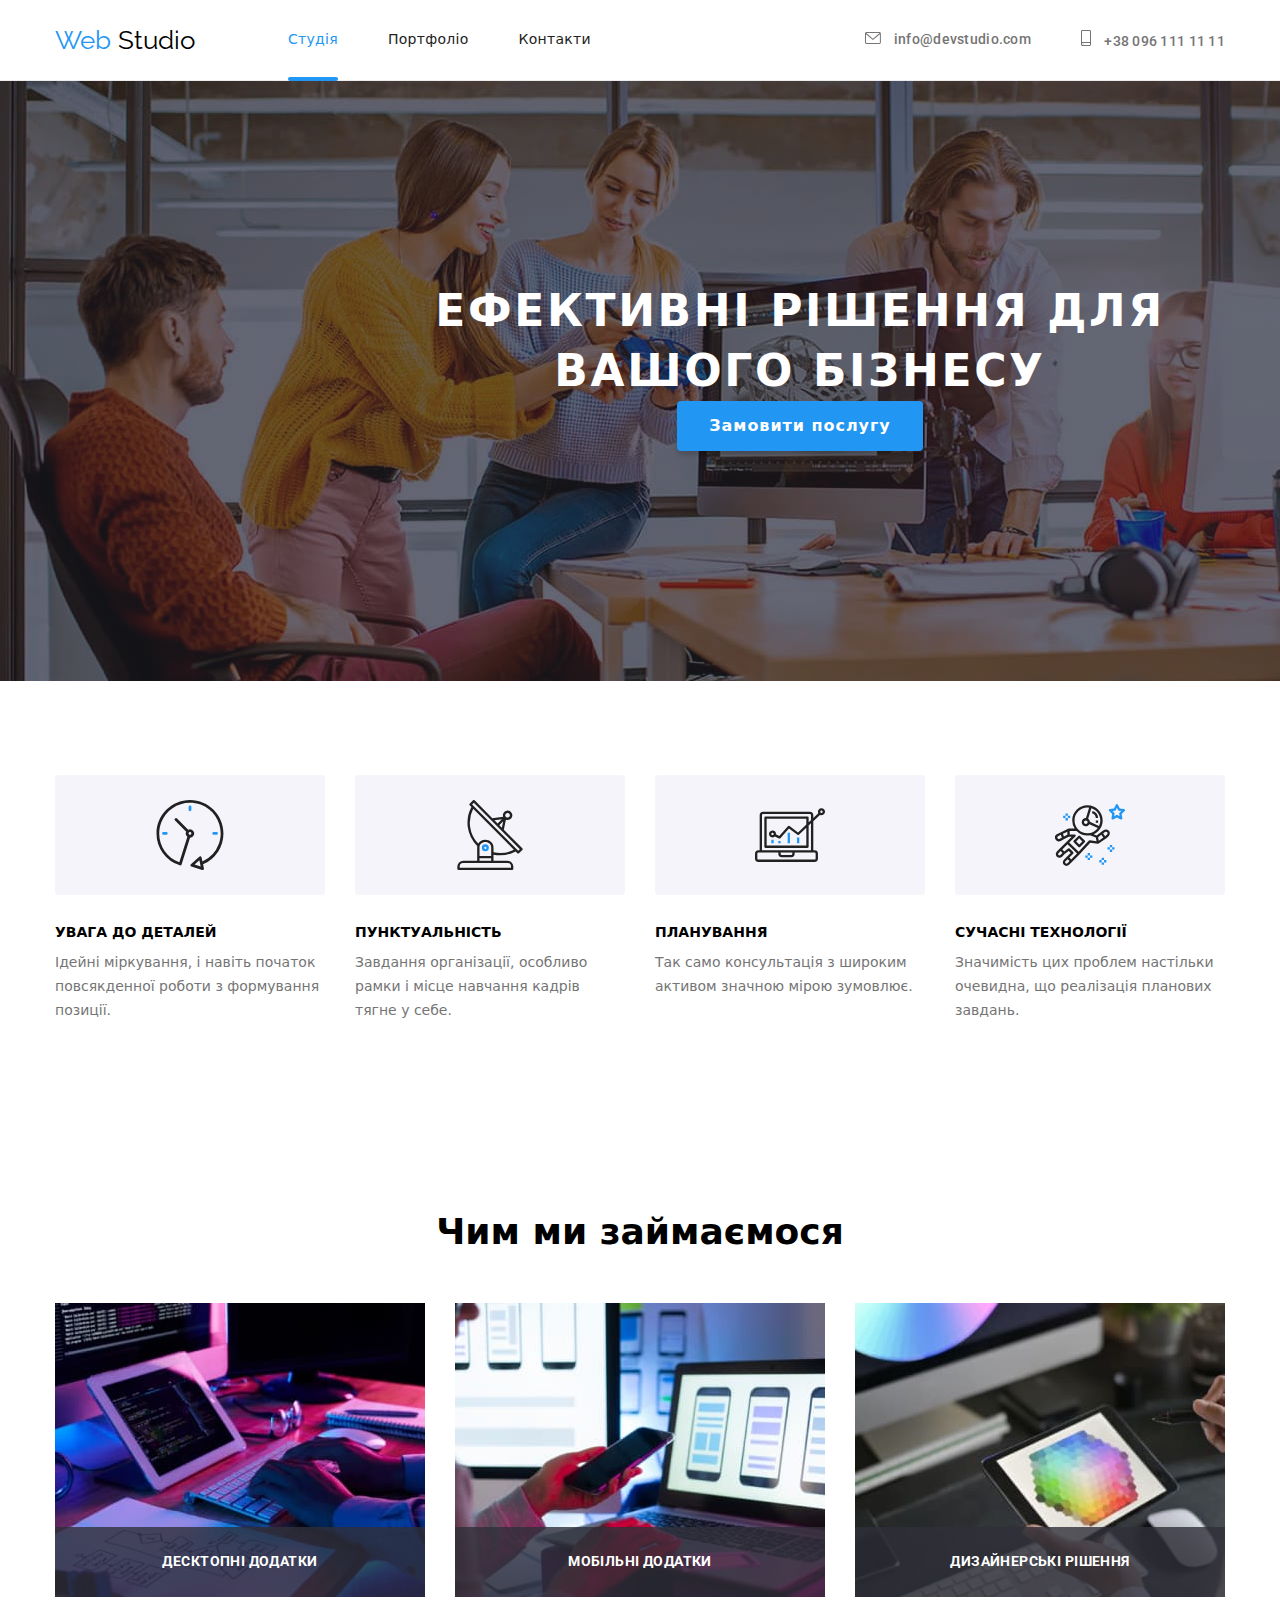
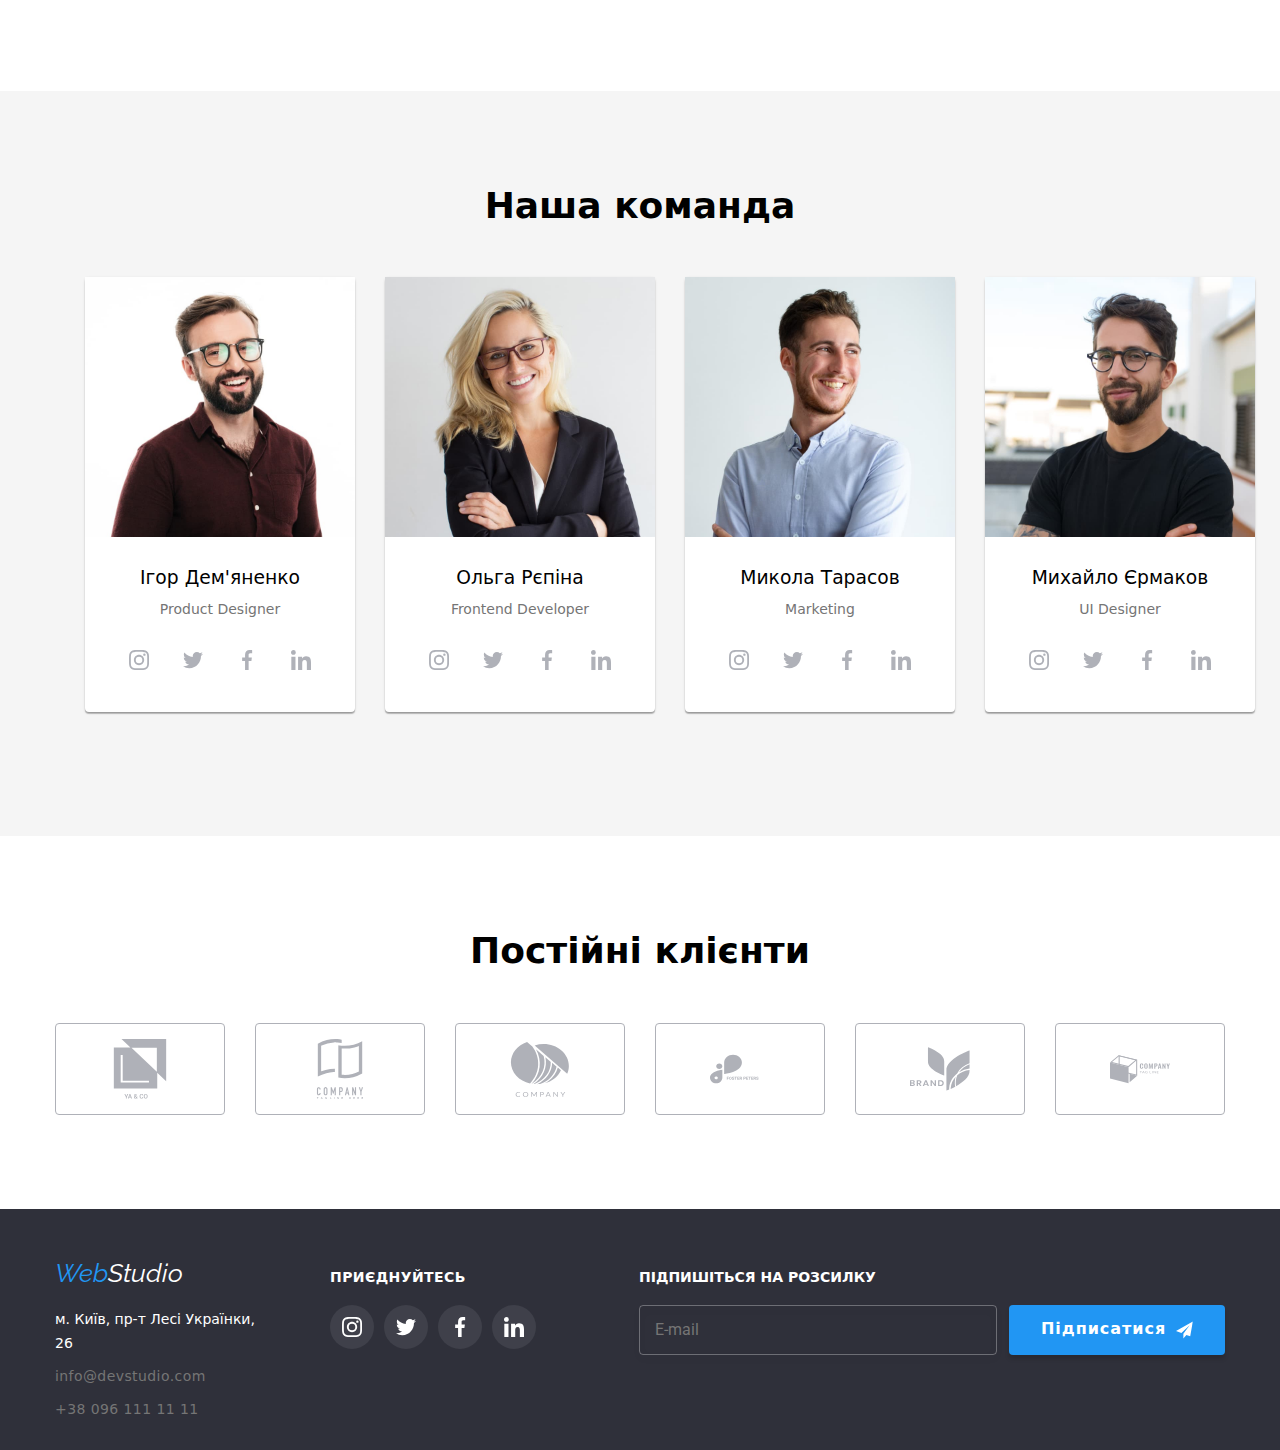
==== commit 943e7ad9: "sss" ====
--- a/index.html
+++ b/index.html
@@ -188,12 +188,12 @@
         <div class="container team">
           <h2 class="section-title">Наша команда</h2>
           <ul class="our-team__workers">
-            <li class="our-team_team-item">
+            <li class="our-team__team-item">
               <img src="./images/photo1.jpg" alt="manigor" width="270" />
               <h3 class="our-team__name">Ігор Дем'яненко</h3>
               <p class="our-team__type-work">Product Designer</p>
 
-              <ul class="our-team_icon-members list">
+              <ul class="our-team__icon-members list">
                 <li class="our-team__item-member">
                   <a class="our-team__member-link link" href="">
                     <svg class="icon-member" width="20" height="20">
@@ -233,7 +233,7 @@
               <ul class="our-team__icon-members list">
                 <li class="our-team__item-member">
                   <a class="our-team__member-link link" href="">
-                    <svg class="our-team__icon-member" width="20" height="20">
+                    <svg class="icon-member" width="20" height="20">
                       <use href="./images/symbol-defs.svg#icon-instagram"></use>
                     </svg>
                   </a>
@@ -300,13 +300,13 @@
               </ul>
             </li>
             <li class="our-team__team-item">
-              <img src="./images/photo4.jpg" alt="manmychailo" width="270" />
+              <img src="./images/photo4.jpg" alt="manmykola" width="270" />
               <h3 class="our-team__name">Михайло Єрмаков</h3>
               <p class="our-team__type-work">UI Designer</p>
 
               <ul class="our-team__icon-members list">
                 <li class="our-team__item-member">
-                  <a class="member-link link" href="">
+                  <a class="our-team__member-link link" href="">
                     <svg class="icon-member" width="20" height="20">
                       <use href="./images/symbol-defs.svg#icon-instagram"></use>
                     </svg>
@@ -314,7 +314,7 @@
                 </li>
 
                 <li class="our-team__item-member">
-                  <a class="member-link link" href="">
+                  <a class="our-team__member-link link" href="">
                     <svg class="icon-member" width="20" height="20">
                       <use href="./images/symbol-defs.svg#icon-twitter"></use>
                     </svg>
@@ -480,7 +480,7 @@
 
     <div class="modal-backdrop is-hidden" data-modal>
       <div class="modal">
-        <button class="modal-backdrop__close-sign" data-modal-close>
+        <button class="modal__close-sign" data-modal-close>
           <svg class="vector" width="11" height="11">
             <use href="./images/symbol-defs.svg#icon-close"></use>
           </svg>
@@ -489,21 +489,21 @@
         <form class="inputs">
           <div class="inputs-field">
             <label for="name">Ім'я</label>
-            <input type="text" id="name" class="input" name="name" />
+            <input type="text" id="name" class="inputs-field__input" name="name" />
             <svg class="input-svg">
               <use href="./images/symbol-defs.svg#icon-person-form"></use>
             </svg>
           </div>
           <div class="inputs-field">
             <label for="tel">Телефон</label>
-            <input class="input" type="tel" id="tel" name="tel" />
+            <input class="inputs-field__input" type="tel" id="tel" name="tel" />
             <svg class="input-svg">
               <use href="./images/symbol-defs.svg#icon-phone-form"></use>
             </svg>
           </div>
           <div class="inputs-field">
             <label for="email">Пошта</label>
-            <input class="input" type="email" id="email" name="email" />
+            <input class="inputs-field__input" type="email" id="email" name="email" />
             <svg class="input-svg">
               <use href="./images/symbol-defs.svg#icon-email-form"></use>
             </svg>
--- a/css/main.min.css
+++ b/css/main.min.css
@@ -1 +1 @@
-/*! modern-normalize v1.1.0 | MIT License | https://github.com/sindresorhus/modern-normalize */*,::before,::after{-webkit-box-sizing:border-box;box-sizing:border-box}html{line-height:1.15;-webkit-text-size-adjust:100%;-moz-tab-size:4;-o-tab-size:4;tab-size:4}body{margin:0;font-family:system-ui,"Segoe UI",Roboto,Helvetica,Arial,sans-serif,"Apple Color Emoji","Segoe UI Emoji"}hr{height:0;color:inherit}abbr[title]{-webkit-text-decoration:underline dotted;text-decoration:underline dotted}b,strong{font-weight:bolder}code,kbd,samp,pre{font-family:ui-monospace,SFMono-Regular,Consolas,"Liberation Mono",Menlo,monospace;font-size:1em}small{font-size:80%}sub,sup{font-size:75%;line-height:0;position:relative;vertical-align:baseline}sub{bottom:-0.25em}sup{top:-0.5em}table{text-indent:0;border-color:inherit}button,input,optgroup,select,textarea{font-family:inherit;font-size:100%;line-height:1.15;margin:0}button,select{text-transform:none}button,[type=button],[type=reset],[type=submit]{-webkit-appearance:button}::-moz-focus-inner{border-style:none;padding:0}:-moz-focusring{outline:1px dotted ButtonText}:-moz-ui-invalid{box-shadow:none}legend{padding:0}progress{vertical-align:baseline}::-webkit-inner-spin-button,::-webkit-outer-spin-button{height:auto}[type=search]{-webkit-appearance:textfield;outline-offset:-2px}::-webkit-search-decoration{-webkit-appearance:none}::-webkit-file-upload-button{-webkit-appearance:button;font:inherit}summary{display:list-item}ul{list-style:none;padding:0}a{text-decoration:none}ul{margin-top:0;margin-bottom:0}.container{width:1200px;padding-left:15px;padding-right:15px;margin-left:auto;margin-right:auto}.visually-hidden{position:absolute;white-space:nowrap;width:1px;height:1px;overflow:hidden;border:0;padding:0;clip:rect(0 0 0 0);-webkit-clip-path:inset(50%);clip-path:inset(50%);margin:-1px}.button{text-transform:none}.btn{display:inline;margin-left:auto;margin-right:auto;-webkit-box-pack:center;-ms-flex-pack:center;justify-content:center;-webkit-box-align:center;-ms-flex-align:center;align-items:center}.btn-primary{display:block;color:#fff;background-color:#2196f3;border:rgba(0,0,0,0);cursor:pointer;font-weight:700;font-family:inherit;letter-spacing:.06em;font-size:16px;text-align:center;margin-left:auto;margin-right:auto;padding:10px 32px;border-radius:4px;line-height:1.9;min-width:216px;height:50px;-webkit-box-shadow:0px 4px 4px rgba(0,0,0,.15);box-shadow:0px 4px 4px rgba(0,0,0,.15);-webkit-transition:background-color 250ms cubic-bezier(0.4, 0, 0.2, 1),-webkit-box-shadow 250ms cubic-bezier(0.4, 0, 0.2, 1);transition:background-color 250ms cubic-bezier(0.4, 0, 0.2, 1),-webkit-box-shadow 250ms cubic-bezier(0.4, 0, 0.2, 1);transition:background-color 250ms cubic-bezier(0.4, 0, 0.2, 1),box-shadow 250ms cubic-bezier(0.4, 0, 0.2, 1);transition:background-color 250ms cubic-bezier(0.4, 0, 0.2, 1),box-shadow 250ms cubic-bezier(0.4, 0, 0.2, 1),-webkit-box-shadow 250ms cubic-bezier(0.4, 0, 0.2, 1)}.btn-primary:active,.btn-primary:hover,.btn-primary:focus{background-color:#188ce8;-webkit-box-shadow:0px 4px 4px rgba(0,0,0,.15);box-shadow:0px 4px 4px rgba(0,0,0,.15);border-radius:4px;cursor:pointer}.btn-secondary{font-weight:500;font-size:16px;line-height:1.6;display:inline-block;color:#000;background-color:#f5f4fa;border-color:rgba(0,0,0,0);cursor:pointer;border-radius:4px;-webkit-transition:color 250ms cubic-bezier(0.4, 0, 0.2, 1),background 250ms cubic-bezier(0.4, 0, 0.2, 1),-webkit-box-shadow 250ms cubic-bezier(0.4, 0, 0.2, 1);transition:color 250ms cubic-bezier(0.4, 0, 0.2, 1),background 250ms cubic-bezier(0.4, 0, 0.2, 1),-webkit-box-shadow 250ms cubic-bezier(0.4, 0, 0.2, 1);transition:color 250ms cubic-bezier(0.4, 0, 0.2, 1),background 250ms cubic-bezier(0.4, 0, 0.2, 1),box-shadow 250ms cubic-bezier(0.4, 0, 0.2, 1);transition:color 250ms cubic-bezier(0.4, 0, 0.2, 1),background 250ms cubic-bezier(0.4, 0, 0.2, 1),box-shadow 250ms cubic-bezier(0.4, 0, 0.2, 1),-webkit-box-shadow 250ms cubic-bezier(0.4, 0, 0.2, 1);padding:6px 22px}.btn-secondary:hover,.btn-secondary:focus{color:#fff;background-color:#2196f3;-webkit-box-shadow:0 10px 10px -5px rgba(0,0,0,.3);box-shadow:0 10px 10px -5px rgba(0,0,0,.3)}.form-btn{display:-webkit-box;display:-ms-flexbox;display:flex;-webkit-box-pack:center;-ms-flex-pack:center;justify-content:center;-webkit-box-align:center;-ms-flex-align:center;align-items:center}.hero__hero-title{color:#fff;font-weight:900;font-size:44px;line-height:1.36;letter-spacing:.06em}.section-title{font-size:36px;line-height:1.17;text-align:center;margin-bottom:50px}.our-work__section-title{font-size:36px;line-height:1.17;text-align:center;margin-top:94px;margin-bottom:50px}.out-team__section-title{font-size:36px;line-height:1.17;text-align:center;margin-bottom:50px}.modal{width:528px;height:581px;position:absolute;top:50%;left:50%;padding:40px;-webkit-transform:rotate 0;transform:rotate 0;-webkit-transform:translate(-50%, -50%);transform:translate(-50%, -50%);-webkit-transition:-webkit-transform 1000ms;transition:-webkit-transform 1000ms;transition:transform 1000ms;transition:transform 1000ms, -webkit-transform 1000ms;background-color:#fff;border-radius:4px;-webkit-box-shadow:0px 1px 3px rgba(0,0,0,.12),0px 1px 1px rgba(0,0,0,.14),0px 2px 1px rgba(0,0,0,.2);box-shadow:0px 1px 3px rgba(0,0,0,.12),0px 1px 1px rgba(0,0,0,.14),0px 2px 1px rgba(0,0,0,.2)}.modal-backdrop.is-hidden{visibility:hidden;opacity:0;pointer-events:none;display:-webkit-box;display:-ms-flexbox;display:flex;-webkit-box-pack:center;-ms-flex-pack:center;justify-content:center;-webkit-box-align:center;-ms-flex-align:center;align-items:center}.modal-backdrop{position:fixed;top:0;left:0;width:100%;height:100%;background-color:rgba(0,0,0,.2);opacity:1;visibility:visible;-webkit-transition:opacity 500ms,visibility 500ms;transition:opacity 500ms,visibility 500ms}.close-sign{position:absolute;display:-webkit-box;display:-ms-flexbox;display:flex;-webkit-box-pack:center;-ms-flex-pack:center;justify-content:center;cursor:pointer;-webkit-box-align:center;-ms-flex-align:center;align-items:center;top:8px;right:8px;width:30px;height:30px;border-radius:50%;fill:currentColor;background-color:rgba(0,0,0,0);border:1px solid rgba(0,0,0,.1)}.close-sign:hover,.close-sign:focus{fill:var(--accent-text-color)}.mailing-svg{width:24px;height:24px;margin-left:10px}.form-mailing p{margin-top:12px;margin-bottom:20px;font-weight:700;line-height:1.1428571429;text-transform:uppercase;color:#fff}.mailing-thumb{display:-webkit-box;display:-ms-flexbox;display:flex;-webkit-box-align:center;-ms-flex-align:center;align-items:center}.field-mailing{display:inline-block;position:relative;margin-right:12px}.field-mailing input:focus+label{-webkit-transform:translate(-70px, -50%);transform:translate(-70px, -50%)}.field-mailing input{-webkit-transition:-webkit-transform 250ms var(--timing-function);transition:-webkit-transform 250ms var(--timing-function);transition:transform 250ms var(--timing-function);transition:transform 250ms var(--timing-function), -webkit-transform 250ms var(--timing-function);width:358px;height:50px;padding-left:16px;color:var(--title-text-color);background-color:inherit;border-radius:4px;border:1px solid rgba(255,255,255,.3);outline:rgba(0,0,0,0);-webkit-filter:drop-shadow(0px 4px 4px rgba(0, 0, 0, 0.15));filter:drop-shadow(0px 4px 4px rgba(0, 0, 0, 0.15))}.field-mailing label{display:inline-block;position:absolute;top:50%;left:16px;-webkit-transform:translateY(-50%);transform:translateY(-50%);-webkit-transition:-webkit-transform 250ms var(--timing-function);transition:-webkit-transform 250ms var(--timing-function);transition:transform 250ms var(--timing-function);transition:transform 250ms var(--timing-function), -webkit-transform 250ms var(--timing-function);font-family:Roboto;font-size:16px;line-height:1.25;color:var(--title-text-color)}.agreement-link{color:var(--accent-text-color);text-decoration:underline;margin-left:5px}.agreement-field{display:-webkit-box;display:-ms-flexbox;display:flex;-webkit-box-pack:center;-ms-flex-pack:center;justify-content:center;-webkit-box-align:center;-ms-flex-align:center;align-items:center;position:relative;margin:0 auto 30px;font-size:14px;line-height:1.7142857143}.label{display:-webkit-box;display:-ms-flexbox;display:flex;-webkit-box-align:center;-ms-flex-align:center;align-items:center}.checkbox{-webkit-appearance:none;-moz-appearance:none;appearance:none;position:absolute}.checkbox-icon{display:-webkit-box;display:-ms-flexbox;display:flex;width:16px;height:15px;margin-right:8px;border:2px solid var(--primary-text-color);border-radius:2px}.checkbox:checked+.checkbox-icon{background-color:var(--accent-text-color);background-image:url(../images/icon-check.svg);background-size:contain;background-origin:border-box;border-color:var(--accent-text-color)}.modal p{margin-bottom:12px;font-weight:700;font-size:20px;line-height:1.15;text-align:center;color:var(--primary-text-color)}.input-svg{display:inline-block;width:18px;height:18px;top:28px;left:12px;-webkit-transition:fill 250ms var(--timing-function);transition:fill 250ms var(--timing-function);position:absolute}.inputs{width:448px}.inputs-field{position:relative;margin-bottom:10px}.inputs-field label{display:block;margin-bottom:4px;font-weight:400;font-size:12px;line-height:1.1666666667;color:var(--title-text-color)}.inputs-field input{display:block;width:448px;height:40px;padding-left:42px;border-radius:4px;border:1px solid rgba(33,33,33,.2);outline:none;-webkit-transition:border 250ms var(--timing-function),-webkit-box-shadow 250ms var(--timing-function);transition:border 250ms var(--timing-function),-webkit-box-shadow 250ms var(--timing-function);transition:border 250ms var(--timing-function),box-shadow 250ms var(--timing-function);transition:border 250ms var(--timing-function),box-shadow 250ms var(--timing-function),-webkit-box-shadow 250ms var(--timing-function)}.inputs-field textarea{display:block;resize:none;height:120px;width:448px;padding:12px 16px;margin-bottom:20px;font-size:12px;line-height:1.1666666667;letter-spacing:.01em;border:1px solid rgba(33,33,33,.2);outline:none;-webkit-transition:border 250ms var(--timing-function),-webkit-box-shadow 250ms var(--timing-function);transition:border 250ms var(--timing-function),-webkit-box-shadow 250ms var(--timing-function);transition:border 250ms var(--timing-function),box-shadow 250ms var(--timing-function);transition:border 250ms var(--timing-function),box-shadow 250ms var(--timing-function),-webkit-box-shadow 250ms var(--timing-function)}.inputs-field input:focus,.inputs-field textarea:focus{border-color:var(--accent-text-color);-webkit-box-shadow:0px 4px 4px rgba(0,0,0,.15);box-shadow:0px 4px 4px rgba(0,0,0,.15)}.inputs-field input:focus+.input-svg{fill:var(--accent-text-color)}header{display:block}.page-header{-webkit-box-align:center;-ms-flex-align:center;align-items:center;margin-bottom:0px;background-color:#fff;border-bottom-width:1px;border-bottom-style:solid;border-bottom-color:#ececec}.page-header__nav{display:-webkit-box;display:-ms-flexbox;display:flex;-webkit-box-align:center;-ms-flex-align:center;align-items:center}.page-header__logo{color:#2196f3;text-decoration:none;font-family:Raleway,sans-serif;font-size:26px;line-height:1.19;margin-right:93px}.page-header__logo-studio{color:#000}.page-header__nav-studio{display:-webkit-box;display:-ms-flexbox;display:flex;-webkit-box-align:center;-ms-flex-align:center;align-items:center}.page-header__link{color:#2196f3}.site-nav{display:-webkit-box;display:-ms-flexbox;display:flex;padding:0}.page-header__link{display:block;padding-top:32px;padding-bottom:32px;color:#212121;text-decoration:none;font-weight:500;font-size:14px;line-height:1.14;letter-spacing:.02em}.page-header__link:hover,.page-header__link:focus{color:#2196f3}.site-nav__item:not(:first-child){margin-left:50px}.page-header__active-page{position:relative;color:#2196f3}.page-header__active-page::after{content:"";position:absolute;bottom:-1px;left:0;width:100%;height:4px;background:#2196f3;border-radius:2px;border-bottom-color:#2196f3}.auth-nav__contacts-icon{margin-right:10px;fill:currentColor;-webkit-box-align:center;-ms-flex-align:center;align-items:center}.icon-email{width:16px;height:12px}.icon-phone{height:16px}.auth-nav{display:-webkit-box;display:-ms-flexbox;display:flex;margin-left:auto}.auth-nav__item:not(:first-child){margin-left:50px}.auth-nav__contact-info{color:#757575;text-decoration:none;font-family:"Roboto";font-weight:500;font-size:14px;line-height:1.14;letter-spacing:.02em}.auth-nav__contact-info:hover,.auth-nav__contact-info:focus{color:#2196f3}.address{text-decoration:none;font-family:Roboto;font-style:normal;font-weight:normal;font-size:14px;line-height:1.71;margin-right:70px}.contact{text-decoration:none}.page-header__contact-info{display:-webkit-box;display:-ms-flexbox;display:flex;-webkit-box-align:center;-ms-flex-align:center;align-items:center;-webkit-transition:color 250ms cubic-bezier(0.4, 0, 0.2, 1);transition:color 250ms cubic-bezier(0.4, 0, 0.2, 1)}.hero{background-image:-webkit-gradient(linear, left top, right top, from(rgba(47, 48, 58, 0.4)), to(rgba(47, 48, 58, 0.4))),url(../images/hero-bg-image.jpg);background-image:linear-gradient(to right, rgba(47, 48, 58, 0.4), rgba(47, 48, 58, 0.4)),url(../images/hero-bg-image.jpg);background-repeat:no-repeat;background-position:center;background-size:1600px;margin-top:0;padding-bottom:200px;padding-top:200px;min-width:1600px;height:600px;text-align:center}.hero-title{color:var(--primary-bg-color);font-weight:900;font-size:44px;line-height:1.36;letter-spacing:.06em}.section{padding-top:94px;padding-bottom:94px}.features__title-features{margin-bottom:10px;font-size:14px;line-height:1.14}.features__features-list{display:-webkit-box;display:-ms-flexbox;display:flex;-ms-flex-wrap:nowrap;flex-wrap:nowrap;gap:30px;padding-left:0px}.features__about-icon{display:-webkit-box;display:-ms-flexbox;display:flex;-webkit-box-pack:center;-ms-flex-pack:center;justify-content:center;-webkit-box-align:center;-ms-flex-align:center;align-items:center;width:270px;height:120px;margin-top:0px;margin-bottom:30px;background:#f5f4fa;border-radius:4px}.icon-fill{width:70px;height:70px}.our-work{padding-top:0px}.our-work__we-doing-list{display:-webkit-box;display:-ms-flexbox;display:flex;-ms-flex-wrap:wrap;flex-wrap:wrap;padding-left:0px;-webkit-box-pack:justify;-ms-flex-pack:justify;justify-content:space-between;margin:0}.item{-webkit-box-orient:horizontal;-webkit-box-direction:normal;-ms-flex-direction:row;flex-direction:row;text-align:center}.our-work__descrip{position:relative}.our-work__wedoing-description{display:-webkit-box;display:-ms-flexbox;display:flex;position:absolute;bottom:0;-webkit-box-align:center;-ms-flex-align:center;align-items:center;-webkit-box-pack:center;-ms-flex-pack:center;justify-content:center;height:70px;width:100%;background-color:rgba(47,48,58,.8);font-family:"Roboto",Sans-serif;font-style:normal;font-weight:700;font-size:14px;line-height:1.14;text-align:center;letter-spacing:.03em;text-transform:uppercase;color:#fff}.our-team{background-color:#f5f5f5}.our-team__workers,.our-team__icon-members{display:-webkit-box;display:-ms-flexbox;display:flex;padding-left:0px;margin:0px}.our-team__item-member{width:44px;height:44px;margin-right:10px;margin-bottom:30px}.our-team__item-member:nth-child(1){margin-left:32px}.our-team__member-link{color:#afb1b8;width:100%;height:100%;display:-webkit-box;display:-ms-flexbox;display:flex;-webkit-box-align:center;-ms-flex-align:center;align-items:center;-webkit-box-pack:center;-ms-flex-pack:center;justify-content:center;border-radius:50%;-webkit-transition:color 250ms cubic-bezier(0.4, 0, 0.2, 1),background 250ms cubic-bezier(0.4, 0, 0.2, 1);transition:color 250ms cubic-bezier(0.4, 0, 0.2, 1),background 250ms cubic-bezier(0.4, 0, 0.2, 1)}.our-team__member-link:hover{color:#fff;background-color:#2196f3}.our-team__item-member:last-child{margin-right:0px}.client-item .client-link:hover .icon-client{fill:var(--accent-text-color)}.icon-member{fill:currentColor}.workers>li{background-color:var(--primary-bg-color);border-radius:4px;margin-left:30px}.our-team__type-work{margin-top:0px;margin-bottom:16px}.our-team__name{margin-top:30px;margin-bottom:10px}li.team-item{border-radius:0,0,4px,4px;-webkit-box-shadow:0px 1px 3px rgba(0,0,0,.12),0px 1px 1px rgba(0,0,0,.14),0px 2px 1px rgba(0,0,0,.2);box-shadow:0px 1px 3px rgba(0,0,0,.12),0px 1px 1px rgba(0,0,0,.14),0px 2px 1px rgba(0,0,0,.2);padding:0px;margin-left:0px}.team-item:not(:first-child){padding:0px;margin-left:30px}.team-item{margin-bottom:30px;text-align:center}p{color:#757575;font-size:14px;line-height:1.71}.workers h3{font-weight:500}.clients{padding-top:94px;padding-bottom:94px;background-color:#fff}.clients__client{display:-webkit-box;display:-ms-flexbox;display:flex;justify-items:center;-webkit-box-align:center;-ms-flex-align:center;align-items:center}.clients__client-item{width:170px;height:92px;margin-right:30px;border-radius:4px}.clients__client-item:last-child{margin-right:0px}.clients__client-link{color:#afb1b8;width:100%;height:100%;display:-webkit-box;display:-ms-flexbox;display:flex;-webkit-box-align:center;-ms-flex-align:center;align-items:center;-webkit-box-pack:center;-ms-flex-pack:center;justify-content:center;border:1px solid #afb1b8;border-radius:4px;-webkit-transition:color 250ms cubic-bezier(0.4, 0, 0.2, 1),border 250ms cubic-bezier(0.4, 0, 0.2, 1);transition:color 250ms cubic-bezier(0.4, 0, 0.2, 1),border 250ms cubic-bezier(0.4, 0, 0.2, 1)}.clients__client-item .clients__client-link:hover{color:#2196f3;cursor:pointer;border:1px solid #2196f3}.icon-client{fill:currentColor}.portfolio__filter-menu{display:-webkit-box;display:-ms-flexbox;display:flex;-webkit-box-pack:center;-ms-flex-pack:center;justify-content:center;padding-bottom:50px;margin:0}.portfolio__filter-list:not(:last-child){margin-right:8px}.portfolio__main-portfolio{display:block}.card{text-decoration:none;display:block}.portfolio__project-list{display:-webkit-box;display:-ms-flexbox;display:flex;-ms-flex-wrap:wrap;flex-wrap:wrap;gap:30px}.portfolio__card{text-decoration:none;display:block}.portfolio__card:hover{-webkit-box-shadow:0px 1px 1px rgba(0,0,0,.12),0px 4px 4px rgba(0,0,0,.06),1px 4px 6px rgba(0,0,0,.16);box-shadow:0px 1px 1px rgba(0,0,0,.12),0px 4px 4px rgba(0,0,0,.06),1px 4px 6px rgba(0,0,0,.16)}.portfolio__wrapper{display:block;position:relative;overflow:hidden}.portfolio__card-description{display:-webkit-box;display:-ms-flexbox;display:flex;position:absolute;top:0;left:0;height:100%;width:100%;-webkit-box-pack:center;-ms-flex-pack:center;justify-content:center;-webkit-box-align:center;-ms-flex-align:center;align-items:center;text-align:left;padding-left:24px;padding-right:24px;font-family:"Roboto",Sans-serif;font-style:normal;font-weight:400;font-size:18px;line-height:1.56;letter-spacing:.03em;color:#fff;background-color:rgba(33,150,243,.9);-webkit-transform:translateY(100%);transform:translateY(100%);-webkit-transition:-webkit-transform 250ms cubic-bezier(0.4, 0, 0.2, 1);transition:-webkit-transform 250ms cubic-bezier(0.4, 0, 0.2, 1);transition:transform 250ms cubic-bezier(0.4, 0, 0.2, 1);transition:transform 250ms cubic-bezier(0.4, 0, 0.2, 1), -webkit-transform 250ms cubic-bezier(0.4, 0, 0.2, 1)}.portfolio__project-set:hover .portfolio__card-description{-webkit-transform:translateY(0);transform:translateY(0)}.portfolio__project-card{color:#212121;font-size:18px;line-height:1.5;letter-spacing:.06em;padding-top:20px;padding-left:24px}.portfolio__project{margin-top:4px;margin-left:24px;margin-right:auto;margin-bottom:20px}.portfolio__card-content{border-left:1px solid #eee;border-bottom:1px solid #eee;border-right:1px solid #eee}.page-footer{background-color:#2f303a;padding-top:48px;padding-bottom:28px}.footer{display:-webkit-box;display:-ms-flexbox;display:flex;-webkit-box-align:baseline;-ms-flex-align:baseline;align-items:baseline}.page-footer__logo-web{color:#2196f3}.page-footer__logo-web2{color:#fff}.page-footer__logo{display:-webkit-box;display:-ms-flexbox;display:flex;text-decoration:none;font-family:Raleway,sans-serif;font-size:26px;line-height:1.19;margin-bottom:20px}.page-footer__address{margin-right:70px}.page-footer__address-town{color:#fff;font-size:14px;line-height:1.71;font-style:normal;-webkit-transition:color 250ms cubic-bezier(0.4, 0, 0.2, 1);transition:color 250ms cubic-bezier(0.4, 0, 0.2, 1)}.page-footer__address-town:hover,.page-footer__address-town:focus{color:#2196f3}.page-footer__address-mail,.page-footer__address-tel{-webkit-transition:color 250ms var(--timing-function);transition:color 250ms var(--timing-function);color:#757575;font-size:14px;line-height:1.71;letter-spacing:.03em;font-style:normal}.page-footer__address-mail:hover,.page-footer__address-mail:focus,.page-footer__address-tel:hover,.page-footer__address-tel:focus{color:#2196f3}.page-footer__link{margin-bottom:9px;display:block}.join-footer{margin-right:93px}.join-footer__addition-list{display:-webkit-box;display:-ms-flexbox;display:flex}.addition{margin-right:640px}.join-footer__add{margin-bottom:20px;font-size:14px;line-height:1.14;letter-spacing:.03em;color:#fff}.join-footer__addition-item{margin-right:10px}.join-footer__addition-icon{display:-webkit-box;display:-ms-flexbox;display:flex;-webkit-box-pack:center;-ms-flex-pack:center;justify-content:center;-webkit-box-align:center;-ms-flex-align:center;align-items:center;width:44px;height:44px;border-radius:50%;background-color:#3f404a;justify-content:center;align-items:center;-webkit-transition:background 250ms cubic-bezier(0.4, 0, 0.2, 1);transition:background 250ms cubic-bezier(0.4, 0, 0.2, 1)}.join-footer__addition-icon:hover{background-color:#2196f3}.icon-add{display:-webkit-box;display:-ms-flexbox;display:flex;-webkit-box-pack:center;-ms-flex-pack:center;justify-content:center;-webkit-box-align:center;-ms-flex-align:center;align-items:center;fill:#fff}.form-mailing__p{margin-top:12px;margin-bottom:20px;font-weight:700;line-height:1.1428571429;text-transform:uppercase;color:#fff}.form-mailing__mailing-thumb{display:-webkit-box;display:-ms-flexbox;display:flex;-webkit-box-align:center;-ms-flex-align:center;align-items:center}.form-btn{width:200px}.form-mailing__field-mailing{display:inline-block;position:relative;margin-right:12px}.form-mailing__field-mailing input:focus+label{-webkit-transform:translate(-70px, -50%);transform:translate(-70px, -50%)}.form-mailing__field-mailing input{-webkit-transition:-webkit-transform 250ms var(--timing-function);transition:-webkit-transform 250ms var(--timing-function);transition:transform 250ms var(--timing-function);transition:transform 250ms var(--timing-function), -webkit-transform 250ms var(--timing-function);width:358px;height:50px;padding-left:16px;color:var(--title-text-color);background-color:inherit;border-radius:4px;border:1px solid rgba(255,255,255,.3);outline:rgba(0,0,0,0);-webkit-filter:drop-shadow(0px 4px 4px rgba(0, 0, 0, 0.15));filter:drop-shadow(0px 4px 4px rgba(0, 0, 0, 0.15))}.form-mailing__field-mailing label{display:inline-block;position:absolute;top:50%;left:16px;-webkit-transform:translateY(-50%);transform:translateY(-50%);-webkit-transition:-webkit-transform 250ms cubic-bezier(0.4, 0, 0.2, 1);transition:-webkit-transform 250ms cubic-bezier(0.4, 0, 0.2, 1);transition:transform 250ms cubic-bezier(0.4, 0, 0.2, 1);transition:transform 250ms cubic-bezier(0.4, 0, 0.2, 1), -webkit-transform 250ms cubic-bezier(0.4, 0, 0.2, 1);font-family:Roboto;font-size:16px;line-height:1.25;color:#757575}/*# sourceMappingURL=main.min.css.map */+/*! modern-normalize v1.1.0 | MIT License | https://github.com/sindresorhus/modern-normalize */*,::before,::after{-webkit-box-sizing:border-box;box-sizing:border-box}html{line-height:1.15;-webkit-text-size-adjust:100%;-moz-tab-size:4;-o-tab-size:4;tab-size:4}body{margin:0;font-family:system-ui,"Segoe UI",Roboto,Helvetica,Arial,sans-serif,"Apple Color Emoji","Segoe UI Emoji"}hr{height:0;color:inherit}abbr[title]{-webkit-text-decoration:underline dotted;text-decoration:underline dotted}b,strong{font-weight:bolder}code,kbd,samp,pre{font-family:ui-monospace,SFMono-Regular,Consolas,"Liberation Mono",Menlo,monospace;font-size:1em}small{font-size:80%}sub,sup{font-size:75%;line-height:0;position:relative;vertical-align:baseline}sub{bottom:-0.25em}sup{top:-0.5em}table{text-indent:0;border-color:inherit}button,input,optgroup,select,textarea{font-family:inherit;font-size:100%;line-height:1.15;margin:0}button,select{text-transform:none}button,[type=button],[type=reset],[type=submit]{-webkit-appearance:button}::-moz-focus-inner{border-style:none;padding:0}:-moz-focusring{outline:1px dotted ButtonText}:-moz-ui-invalid{box-shadow:none}legend{padding:0}progress{vertical-align:baseline}::-webkit-inner-spin-button,::-webkit-outer-spin-button{height:auto}[type=search]{-webkit-appearance:textfield;outline-offset:-2px}::-webkit-search-decoration{-webkit-appearance:none}::-webkit-file-upload-button{-webkit-appearance:button;font:inherit}summary{display:list-item}ul{list-style:none;padding:0;margin-top:0;margin-bottom:0}a{text-decoration:none}.container{width:1200px;padding-left:15px;padding-right:15px;margin-left:auto;margin-right:auto}h1,h2,h3,h4,h5,h6,p{margin-top:0;margin-bottom:0}img{display:block}.visually-hidden{position:absolute;white-space:nowrap;width:1px;height:1px;overflow:hidden;border:0;padding:0;clip:rect(0 0 0 0);-webkit-clip-path:inset(50%);clip-path:inset(50%);margin:-1px}.button{text-transform:none}.btn{display:inline;margin-left:auto;margin-right:auto;-webkit-box-pack:center;-ms-flex-pack:center;justify-content:center;-webkit-box-align:center;-ms-flex-align:center;align-items:center}.btn-primary{display:block;color:#fff;background-color:#2196f3;border:rgba(0,0,0,0);cursor:pointer;font-weight:700;font-family:inherit;letter-spacing:.06em;font-size:16px;text-align:center;margin-left:auto;margin-right:auto;padding:10px 32px;border-radius:4px;line-height:1.9;min-width:216px;height:50px;-webkit-box-shadow:0px 4px 4px rgba(0,0,0,.15);box-shadow:0px 4px 4px rgba(0,0,0,.15);-webkit-transition:background-color 250ms cubic-bezier(0.4, 0, 0.2, 1),-webkit-box-shadow 250ms cubic-bezier(0.4, 0, 0.2, 1);transition:background-color 250ms cubic-bezier(0.4, 0, 0.2, 1),-webkit-box-shadow 250ms cubic-bezier(0.4, 0, 0.2, 1);transition:background-color 250ms cubic-bezier(0.4, 0, 0.2, 1),box-shadow 250ms cubic-bezier(0.4, 0, 0.2, 1);transition:background-color 250ms cubic-bezier(0.4, 0, 0.2, 1),box-shadow 250ms cubic-bezier(0.4, 0, 0.2, 1),-webkit-box-shadow 250ms cubic-bezier(0.4, 0, 0.2, 1)}.btn-primary:active,.btn-primary:hover,.btn-primary:focus{background-color:#188ce8;-webkit-box-shadow:0px 4px 4px rgba(0,0,0,.15);box-shadow:0px 4px 4px rgba(0,0,0,.15);border-radius:4px;cursor:pointer}.btn-secondary{font-weight:500;font-size:16px;line-height:1.6;display:inline-block;color:#000;background-color:#f5f4fa;border-color:rgba(0,0,0,0);cursor:pointer;border-radius:4px;-webkit-transition:color 250ms cubic-bezier(0.4, 0, 0.2, 1),background 250ms cubic-bezier(0.4, 0, 0.2, 1),-webkit-box-shadow 250ms cubic-bezier(0.4, 0, 0.2, 1);transition:color 250ms cubic-bezier(0.4, 0, 0.2, 1),background 250ms cubic-bezier(0.4, 0, 0.2, 1),-webkit-box-shadow 250ms cubic-bezier(0.4, 0, 0.2, 1);transition:color 250ms cubic-bezier(0.4, 0, 0.2, 1),background 250ms cubic-bezier(0.4, 0, 0.2, 1),box-shadow 250ms cubic-bezier(0.4, 0, 0.2, 1);transition:color 250ms cubic-bezier(0.4, 0, 0.2, 1),background 250ms cubic-bezier(0.4, 0, 0.2, 1),box-shadow 250ms cubic-bezier(0.4, 0, 0.2, 1),-webkit-box-shadow 250ms cubic-bezier(0.4, 0, 0.2, 1);padding:6px 22px}.btn-secondary:hover,.btn-secondary:focus{color:#fff;background-color:#2196f3;-webkit-box-shadow:0 10px 10px -5px rgba(0,0,0,.3);box-shadow:0 10px 10px -5px rgba(0,0,0,.3)}.form-btn{display:-webkit-box;display:-ms-flexbox;display:flex;-webkit-box-pack:center;-ms-flex-pack:center;justify-content:center;-webkit-box-align:center;-ms-flex-align:center;align-items:center}.hero__hero-title{color:#fff;font-weight:900;font-size:44px;line-height:1.36;letter-spacing:.06em}.section-title{font-size:36px;line-height:1.17;text-align:center;margin-bottom:50px}.our-work__section-title{font-size:36px;line-height:1.17;text-align:center;margin-top:94px;margin-bottom:50px}.out-team__section-title{font-size:36px;line-height:1.17;text-align:center;margin-bottom:50px}.modal{width:528px;height:581px;position:absolute;top:50%;left:50%;padding:40px;-webkit-transform:rotate 0;transform:rotate 0;-webkit-transform:translate(-50%, -50%);transform:translate(-50%, -50%);-webkit-transition:-webkit-transform 1000ms;transition:-webkit-transform 1000ms;transition:transform 1000ms;transition:transform 1000ms, -webkit-transform 1000ms;background-color:#fff;border-radius:4px;-webkit-box-shadow:0px 1px 3px rgba(0,0,0,.12),0px 1px 1px rgba(0,0,0,.14),0px 2px 1px rgba(0,0,0,.2);box-shadow:0px 1px 3px rgba(0,0,0,.12),0px 1px 1px rgba(0,0,0,.14),0px 2px 1px rgba(0,0,0,.2)}.modal-backdrop.is-hidden{visibility:hidden;opacity:0;pointer-events:none;display:-webkit-box;display:-ms-flexbox;display:flex;-webkit-box-pack:center;-ms-flex-pack:center;justify-content:center;-webkit-box-align:center;-ms-flex-align:center;align-items:center}.modal-backdrop{position:fixed;top:0;left:0;width:100%;height:100%;background-color:rgba(0,0,0,.2);opacity:1;visibility:visible;-webkit-transition:opacity 500ms,visibility 500ms;transition:opacity 500ms,visibility 500ms}.modal__close-sign{position:absolute;display:-webkit-box;display:-ms-flexbox;display:flex;-webkit-box-pack:center;-ms-flex-pack:center;justify-content:center;cursor:pointer;-webkit-box-align:center;-ms-flex-align:center;align-items:center;top:8px;right:8px;width:30px;height:30px;border-radius:50%;fill:currentColor;background-color:rgba(0,0,0,0);border:1px solid rgba(0,0,0,.1)}.modal__close-sign:hover,.modal__close-sign:focus{fill:#2196f3}.mailing-svg{width:24px;height:24px;margin-left:10px}.form-mailing p{margin-top:12px;margin-bottom:20px;font-weight:700;line-height:1.1428571429;text-transform:uppercase;color:#fff}.mailing-thumb{display:-webkit-box;display:-ms-flexbox;display:flex;-webkit-box-align:center;-ms-flex-align:center;align-items:center}.label{display:-webkit-box;display:-ms-flexbox;display:flex;-webkit-box-align:center;-ms-flex-align:center;align-items:center}.agreement-link{color:#2196f3;text-decoration:underline;margin-left:5px}.agreement-field{display:-webkit-box;display:-ms-flexbox;display:flex;-webkit-box-pack:center;-ms-flex-pack:center;justify-content:center;-webkit-box-align:center;-ms-flex-align:center;align-items:center;position:relative;margin:0 auto 30px;font-size:14px;line-height:1.7142857143}.checkbox{-webkit-appearance:none;-moz-appearance:none;appearance:none;position:absolute}.checkbox-icon{display:-webkit-box;display:-ms-flexbox;display:flex;width:16px;height:15px;margin-right:8px;border:2px solid #212121;border-radius:2px}.checkbox:checked+.checkbox-icon{background-color:#2196f3;background-image:url(../images/icon-check.svg);background-size:contain;background-origin:border-box;border-color:#2196f3}.modal p{margin-bottom:12px;font-weight:700;font-size:20px;line-height:1.15;text-align:center;color:var(--primary-text-color)}.input-svg{display:inline-block;width:18px;height:18px;top:28px;left:12px;-webkit-transition:fill 250ms cubic-bezier(0.4, 0, 0.2, 1);transition:fill 250ms cubic-bezier(0.4, 0, 0.2, 1);position:absolute;fill:currentColor}.inputs{width:448px}.inputs-field{position:relative;margin-bottom:10px}.inputs-field label{display:block;margin-bottom:4px;font-weight:400;font-size:12px;line-height:1.1666666667;color:#757575}.inputs-field__input{display:block;width:448px;height:40px;padding-left:42px;border-radius:4px;border:1px solid rgba(33,33,33,.2);outline:none;-webkit-transition:border 250ms var(--timing-function),-webkit-box-shadow 250ms var(--timing-function);transition:border 250ms var(--timing-function),-webkit-box-shadow 250ms var(--timing-function);transition:border 250ms var(--timing-function),box-shadow 250ms var(--timing-function);transition:border 250ms var(--timing-function),box-shadow 250ms var(--timing-function),-webkit-box-shadow 250ms var(--timing-function)}.inputs-field__input:focus{border-color:#2196f3;-webkit-box-shadow:0px 4px 4px rgba(0,0,0,.15);box-shadow:0px 4px 4px rgba(0,0,0,.15)}.inputs-field__input:focus+.input-svg{fill:#2196f3}.inputs-field textarea{display:block;resize:none;height:120px;width:448px;padding:12px 16px;margin-bottom:20px;font-size:12px;line-height:1.1666666667;letter-spacing:.01em;border:1px solid rgba(33,33,33,.2);outline:none;-webkit-transition:border 250ms var(--timing-function),-webkit-box-shadow 250ms var(--timing-function);transition:border 250ms var(--timing-function),-webkit-box-shadow 250ms var(--timing-function);transition:border 250ms var(--timing-function),box-shadow 250ms var(--timing-function);transition:border 250ms var(--timing-function),box-shadow 250ms var(--timing-function),-webkit-box-shadow 250ms var(--timing-function)}.inputs-field textarea:focus{border-color:#2196f3;-webkit-box-shadow:0px 4px 4px rgba(0,0,0,.15);box-shadow:0px 4px 4px rgba(0,0,0,.15)}header{display:block}.page-header{-webkit-box-align:center;-ms-flex-align:center;align-items:center;margin-bottom:0px;background-color:#fff;border-bottom-width:1px;border-bottom-style:solid;border-bottom-color:#ececec}.page-header__nav{display:-webkit-box;display:-ms-flexbox;display:flex;-webkit-box-align:center;-ms-flex-align:center;align-items:center}.page-header__logo{color:#2196f3;text-decoration:none;font-family:Raleway,sans-serif;font-size:26px;line-height:1.19;margin-right:93px}.page-header__logo-studio{color:#000}.page-header__nav-studio{display:-webkit-box;display:-ms-flexbox;display:flex;-webkit-box-align:center;-ms-flex-align:center;align-items:center}.page-header__link{color:#2196f3}.site-nav{display:-webkit-box;display:-ms-flexbox;display:flex;padding:0}.page-header__link{display:block;padding-top:32px;padding-bottom:32px;color:#212121;text-decoration:none;font-weight:500;font-size:14px;line-height:1.14;letter-spacing:.02em}.page-header__link:hover,.page-header__link:focus{color:#2196f3}.site-nav__item:not(:first-child){margin-left:50px}.page-header__active-page{position:relative;color:#2196f3}.page-header__active-page::after{content:"";position:absolute;bottom:-1px;left:0;width:100%;height:4px;background:#2196f3;border-radius:2px;border-bottom-color:#2196f3}.auth-nav__contacts-icon{margin-right:10px;fill:currentColor;-webkit-box-align:center;-ms-flex-align:center;align-items:center}.icon-email{width:16px;height:12px}.icon-phone{height:16px}.auth-nav{display:-webkit-box;display:-ms-flexbox;display:flex;margin-left:auto}.auth-nav__item:not(:first-child){margin-left:50px}.auth-nav__contact-info{color:#757575;text-decoration:none;font-family:"Roboto";font-weight:500;font-size:14px;line-height:1.14;letter-spacing:.02em}.auth-nav__contact-info:hover,.auth-nav__contact-info:focus{color:#2196f3}.address{text-decoration:none;font-family:Roboto;font-style:normal;font-weight:normal;font-size:14px;line-height:1.71;margin-right:70px}.contact{text-decoration:none}.page-header__contact-info{display:-webkit-box;display:-ms-flexbox;display:flex;-webkit-box-align:center;-ms-flex-align:center;align-items:center;-webkit-transition:color 250ms cubic-bezier(0.4, 0, 0.2, 1);transition:color 250ms cubic-bezier(0.4, 0, 0.2, 1)}.hero{background-image:-webkit-gradient(linear, left top, right top, from(rgba(47, 48, 58, 0.4)), to(rgba(47, 48, 58, 0.4))),url(../images/hero-bg-image.jpg);background-image:linear-gradient(to right, rgba(47, 48, 58, 0.4), rgba(47, 48, 58, 0.4)),url(../images/hero-bg-image.jpg);background-repeat:no-repeat;background-position:center;background-size:1600px;margin-top:0;padding-bottom:200px;padding-top:200px;min-width:1600px;height:600px;text-align:center}.hero-title{color:var(--primary-bg-color);font-weight:900;font-size:44px;line-height:1.36;letter-spacing:.06em}.section{padding-top:94px;padding-bottom:94px}.features__title-features{margin-bottom:10px;font-size:14px;line-height:1.14}.features__features-list{display:-webkit-box;display:-ms-flexbox;display:flex;-ms-flex-wrap:nowrap;flex-wrap:nowrap;gap:30px;padding-left:0px}.features__about-icon{display:-webkit-box;display:-ms-flexbox;display:flex;-webkit-box-pack:center;-ms-flex-pack:center;justify-content:center;-webkit-box-align:center;-ms-flex-align:center;align-items:center;width:270px;height:120px;margin-top:0px;margin-bottom:30px;background:#f5f4fa;border-radius:4px}.icon-fill{width:70px;height:70px}.our-work{padding-top:0px}.our-work__we-doing-list{display:-webkit-box;display:-ms-flexbox;display:flex;-ms-flex-wrap:wrap;flex-wrap:wrap;padding-left:0px;-webkit-box-pack:justify;-ms-flex-pack:justify;justify-content:space-between;margin:0}.item{-webkit-box-orient:horizontal;-webkit-box-direction:normal;-ms-flex-direction:row;flex-direction:row;text-align:center}.our-work__descrip{position:relative}.our-work__wedoing-description{display:-webkit-box;display:-ms-flexbox;display:flex;position:absolute;bottom:0;-webkit-box-align:center;-ms-flex-align:center;align-items:center;-webkit-box-pack:center;-ms-flex-pack:center;justify-content:center;height:70px;width:100%;background-color:rgba(47,48,58,.8);font-family:"Roboto",Sans-serif;font-style:normal;font-weight:700;font-size:14px;line-height:1.14;text-align:center;letter-spacing:.03em;text-transform:uppercase;color:#fff}.our-team{background-color:#f5f5f5}.our-team__workers,.our-team__icon-members{display:-webkit-box;display:-ms-flexbox;display:flex;padding-left:0px;margin:0px}.our-team__item-member{width:44px;height:44px;margin-right:10px;margin-bottom:30px}.our-team__item-member:nth-child(1){margin-left:32px}.our-team__member-link{color:#afb1b8;width:100%;height:100%;display:-webkit-box;display:-ms-flexbox;display:flex;-webkit-box-align:center;-ms-flex-align:center;align-items:center;-webkit-box-pack:center;-ms-flex-pack:center;justify-content:center;border-radius:50%;-webkit-transition:color 250ms cubic-bezier(0.4, 0, 0.2, 1),background 250ms cubic-bezier(0.4, 0, 0.2, 1);transition:color 250ms cubic-bezier(0.4, 0, 0.2, 1),background 250ms cubic-bezier(0.4, 0, 0.2, 1)}.our-team__member-link:hover{color:#fff;background-color:#2196f3}.our-team__item-member:last-child{margin-right:0px}.client-item .client-link:hover .icon-client{fill:var(--accent-text-color)}.icon-member{fill:currentColor}.our-team__team-item{background-color:#fff;border-radius:4px;margin-left:30px;margin-bottom:30px;text-align:center;border-radius:0,0,4px,4px;-webkit-box-shadow:0px 1px 3px rgba(0,0,0,.12),0px 1px 1px rgba(0,0,0,.14),0px 2px 1px rgba(0,0,0,.2);box-shadow:0px 1px 3px rgba(0,0,0,.12),0px 1px 1px rgba(0,0,0,.14),0px 2px 1px rgba(0,0,0,.2);padding:0px}.our-team__type-work{margin-top:0px;margin-bottom:16px}.our-team__name{margin-top:30px;margin-bottom:10px}.team-item:not(:first-child){padding:0px;margin-left:30px}p{color:#757575;font-size:14px;line-height:1.71}.our-team__name{font-weight:500}.clients{padding-top:94px;padding-bottom:94px;background-color:#fff}.clients__client{display:-webkit-box;display:-ms-flexbox;display:flex;justify-items:center;-webkit-box-align:center;-ms-flex-align:center;align-items:center}.clients__client-item{width:170px;height:92px;margin-right:30px;border-radius:4px}.clients__client-item:last-child{margin-right:0px}.clients__client-link{color:#afb1b8;width:100%;height:100%;display:-webkit-box;display:-ms-flexbox;display:flex;-webkit-box-align:center;-ms-flex-align:center;align-items:center;-webkit-box-pack:center;-ms-flex-pack:center;justify-content:center;border:1px solid #afb1b8;border-radius:4px;-webkit-transition:color 250ms cubic-bezier(0.4, 0, 0.2, 1),border 250ms cubic-bezier(0.4, 0, 0.2, 1);transition:color 250ms cubic-bezier(0.4, 0, 0.2, 1),border 250ms cubic-bezier(0.4, 0, 0.2, 1)}.clients__client-item .clients__client-link:hover{color:#2196f3;cursor:pointer;border:1px solid #2196f3}.icon-client{fill:currentColor}.portfolio__filter-menu{display:-webkit-box;display:-ms-flexbox;display:flex;-webkit-box-pack:center;-ms-flex-pack:center;justify-content:center;padding-bottom:50px;margin:0}.portfolio__filter-list:not(:last-child){margin-right:8px}.portfolio__main-portfolio{display:block}.card{text-decoration:none;display:block}.portfolio__project-list{display:-webkit-box;display:-ms-flexbox;display:flex;-ms-flex-wrap:wrap;flex-wrap:wrap;gap:30px}.portfolio__card{text-decoration:none;display:block}.portfolio__card:hover{-webkit-box-shadow:0px 1px 1px rgba(0,0,0,.12),0px 4px 4px rgba(0,0,0,.06),1px 4px 6px rgba(0,0,0,.16);box-shadow:0px 1px 1px rgba(0,0,0,.12),0px 4px 4px rgba(0,0,0,.06),1px 4px 6px rgba(0,0,0,.16)}.portfolio__wrapper{display:block;position:relative;overflow:hidden}.portfolio__card-description{display:-webkit-box;display:-ms-flexbox;display:flex;position:absolute;top:0;left:0;height:100%;width:100%;-webkit-box-pack:center;-ms-flex-pack:center;justify-content:center;-webkit-box-align:center;-ms-flex-align:center;align-items:center;text-align:left;padding-left:24px;padding-right:24px;font-family:"Roboto",Sans-serif;font-style:normal;font-weight:400;font-size:18px;line-height:1.56;letter-spacing:.03em;color:#fff;background-color:rgba(33,150,243,.9);-webkit-transform:translateY(100%);transform:translateY(100%);-webkit-transition:-webkit-transform 250ms cubic-bezier(0.4, 0, 0.2, 1);transition:-webkit-transform 250ms cubic-bezier(0.4, 0, 0.2, 1);transition:transform 250ms cubic-bezier(0.4, 0, 0.2, 1);transition:transform 250ms cubic-bezier(0.4, 0, 0.2, 1), -webkit-transform 250ms cubic-bezier(0.4, 0, 0.2, 1)}.portfolio__project-set:hover .portfolio__card-description{-webkit-transform:translateY(0);transform:translateY(0)}.portfolio__project-card{color:#212121;font-size:18px;line-height:1.5;letter-spacing:.06em;padding-top:20px;padding-left:24px}.portfolio__project{margin-top:4px;margin-left:24px;margin-right:auto;margin-bottom:20px}.portfolio__card-content{border-left:1px solid #eee;border-bottom:1px solid #eee;border-right:1px solid #eee}.page-footer{background-color:#2f303a;padding-top:48px;padding-bottom:28px}.footer{display:-webkit-box;display:-ms-flexbox;display:flex;-webkit-box-align:baseline;-ms-flex-align:baseline;align-items:baseline}.page-footer__logo-web{color:#2196f3}.page-footer__logo-web2{color:#fff}.page-footer__logo{display:-webkit-box;display:-ms-flexbox;display:flex;text-decoration:none;font-family:Raleway,sans-serif;font-size:26px;line-height:1.19;margin-bottom:20px}.page-footer__address{margin-right:70px}.page-footer__address-town{color:#fff;font-size:14px;line-height:1.71;font-style:normal;-webkit-transition:color 250ms cubic-bezier(0.4, 0, 0.2, 1);transition:color 250ms cubic-bezier(0.4, 0, 0.2, 1)}.page-footer__address-town:hover,.page-footer__address-town:focus{color:#2196f3}.page-footer__address-mail,.page-footer__address-tel{-webkit-transition:color 250ms var(--timing-function);transition:color 250ms var(--timing-function);color:#757575;font-size:14px;line-height:1.71;letter-spacing:.03em;font-style:normal}.page-footer__address-mail:hover,.page-footer__address-mail:focus,.page-footer__address-tel:hover,.page-footer__address-tel:focus{color:#2196f3}.page-footer__link{margin-bottom:9px;display:block}.join-footer{margin-right:93px}.join-footer__addition-list{display:-webkit-box;display:-ms-flexbox;display:flex}.addition{margin-right:640px}.join-footer__add{margin-bottom:20px;font-size:14px;line-height:1.14;letter-spacing:.03em;color:#fff}.join-footer__addition-item{margin-right:10px}.join-footer__addition-icon{display:-webkit-box;display:-ms-flexbox;display:flex;-webkit-box-pack:center;-ms-flex-pack:center;justify-content:center;-webkit-box-align:center;-ms-flex-align:center;align-items:center;width:44px;height:44px;border-radius:50%;background-color:#3f404a;justify-content:center;align-items:center;-webkit-transition:background 250ms cubic-bezier(0.4, 0, 0.2, 1);transition:background 250ms cubic-bezier(0.4, 0, 0.2, 1)}.join-footer__addition-icon:hover{background-color:#2196f3}.icon-add{display:-webkit-box;display:-ms-flexbox;display:flex;-webkit-box-pack:center;-ms-flex-pack:center;justify-content:center;-webkit-box-align:center;-ms-flex-align:center;align-items:center;fill:#fff}.form-mailing__p{margin-top:12px;margin-bottom:20px;font-weight:700;line-height:1.1428571429;text-transform:uppercase;color:#fff}.form-mailing__mailing-thumb{display:-webkit-box;display:-ms-flexbox;display:flex;-webkit-box-align:center;-ms-flex-align:center;align-items:center}.form-btn{width:200px}.form-mailing__field-mailing{display:inline-block;position:relative;margin-right:12px}.form-mailing__field-mailing input:focus+label{-webkit-transform:translate(-70px, -50%);transform:translate(-70px, -50%)}.form-mailing__field-mailing input{-webkit-transition:-webkit-transform 250ms var(--timing-function);transition:-webkit-transform 250ms var(--timing-function);transition:transform 250ms var(--timing-function);transition:transform 250ms var(--timing-function), -webkit-transform 250ms var(--timing-function);width:358px;height:50px;padding-left:16px;color:var(--title-text-color);background-color:inherit;border-radius:4px;border:1px solid rgba(255,255,255,.3);outline:rgba(0,0,0,0);-webkit-filter:drop-shadow(0px 4px 4px rgba(0, 0, 0, 0.15));filter:drop-shadow(0px 4px 4px rgba(0, 0, 0, 0.15))}.form-mailing__field-mailing label{display:inline-block;position:absolute;top:50%;left:16px;-webkit-transform:translateY(-50%);transform:translateY(-50%);-webkit-transition:-webkit-transform 250ms cubic-bezier(0.4, 0, 0.2, 1);transition:-webkit-transform 250ms cubic-bezier(0.4, 0, 0.2, 1);transition:transform 250ms cubic-bezier(0.4, 0, 0.2, 1);transition:transform 250ms cubic-bezier(0.4, 0, 0.2, 1), -webkit-transform 250ms cubic-bezier(0.4, 0, 0.2, 1);font-family:Roboto;font-size:16px;line-height:1.25;color:#757575}/*# sourceMappingURL=main.min.css.map */